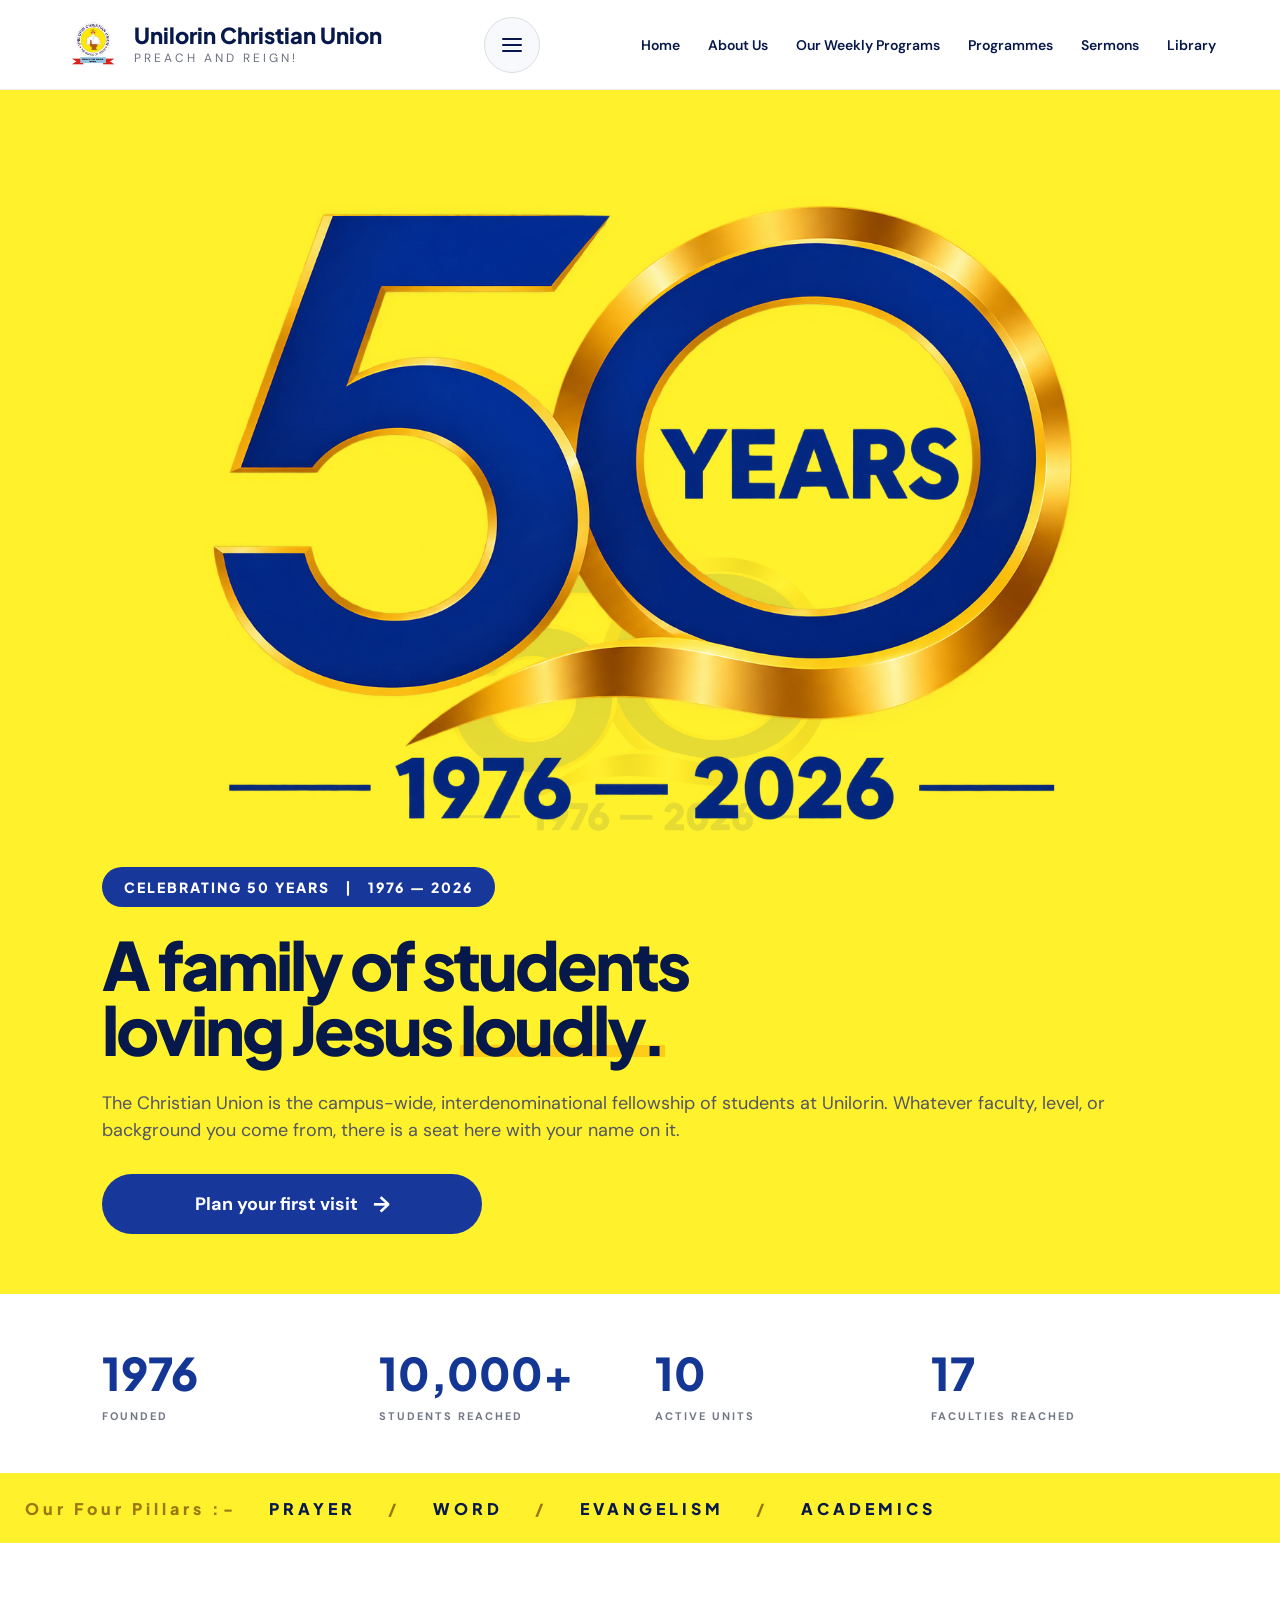
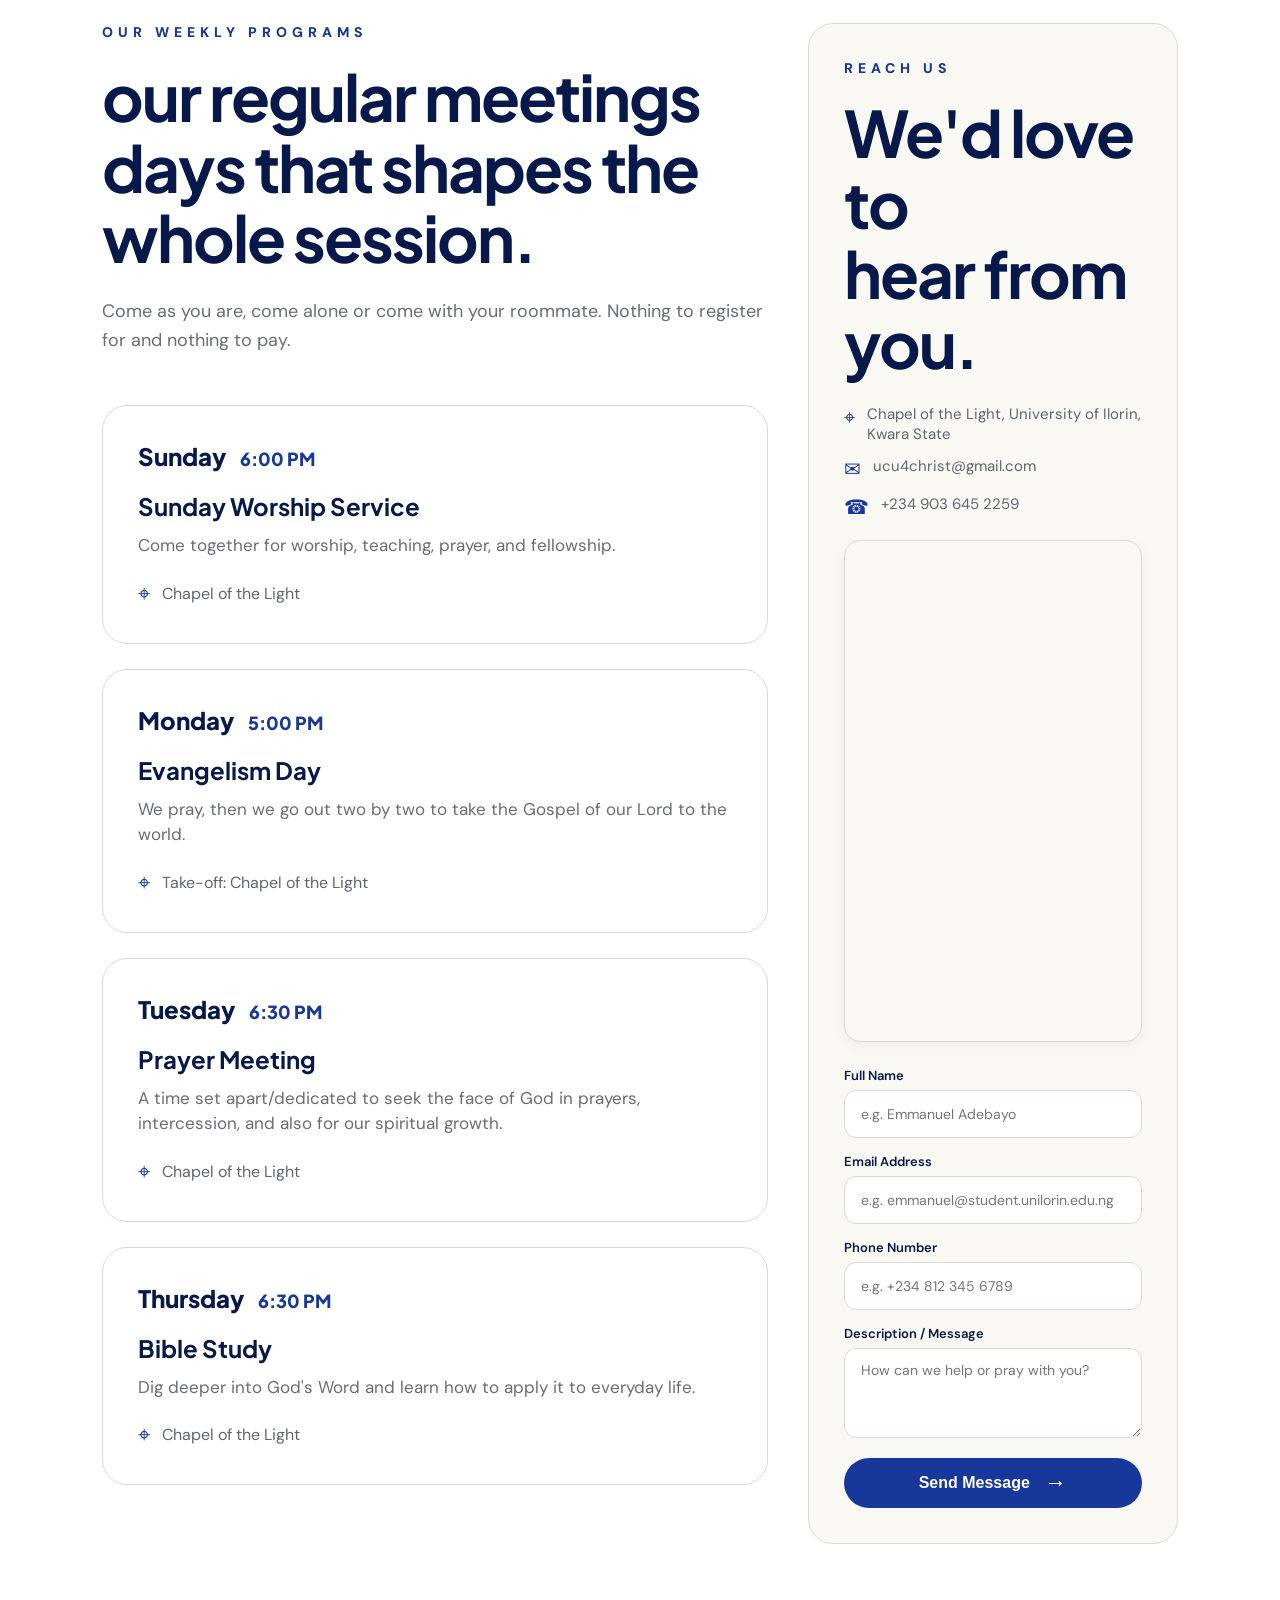
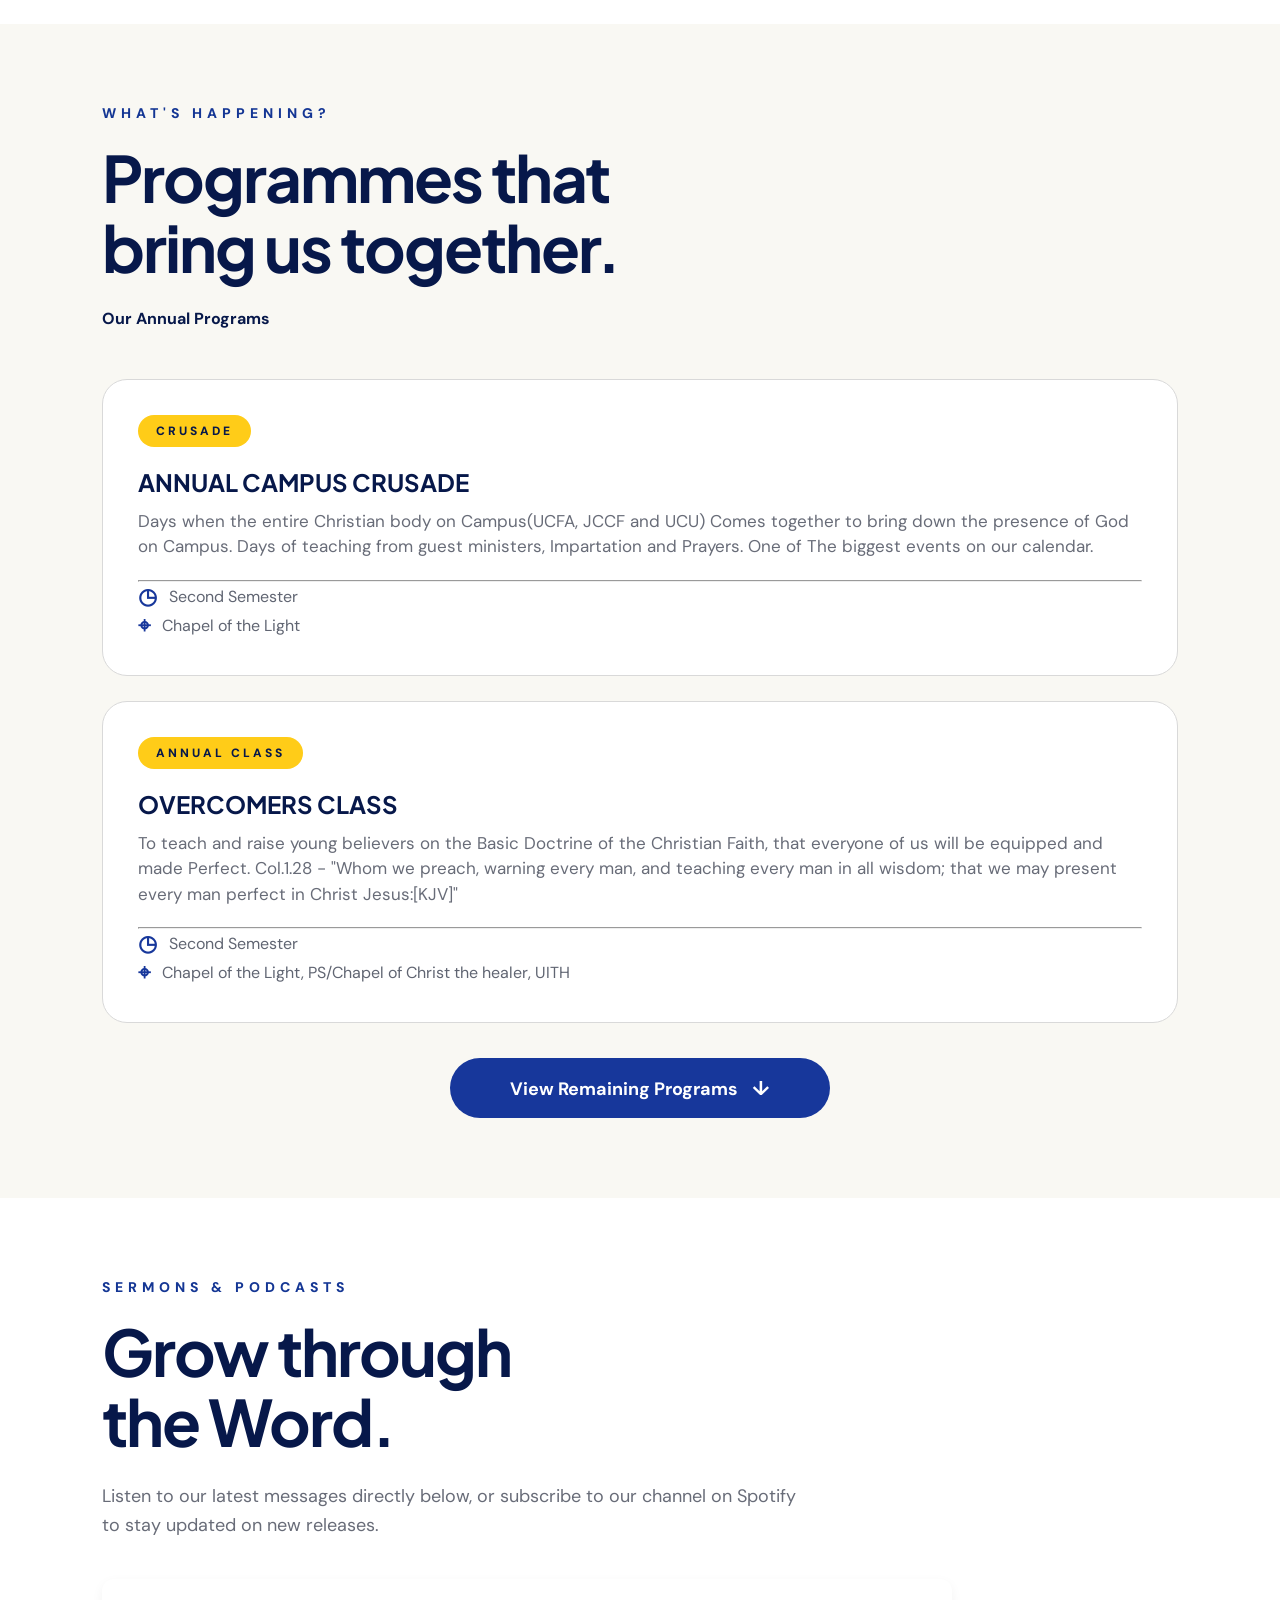
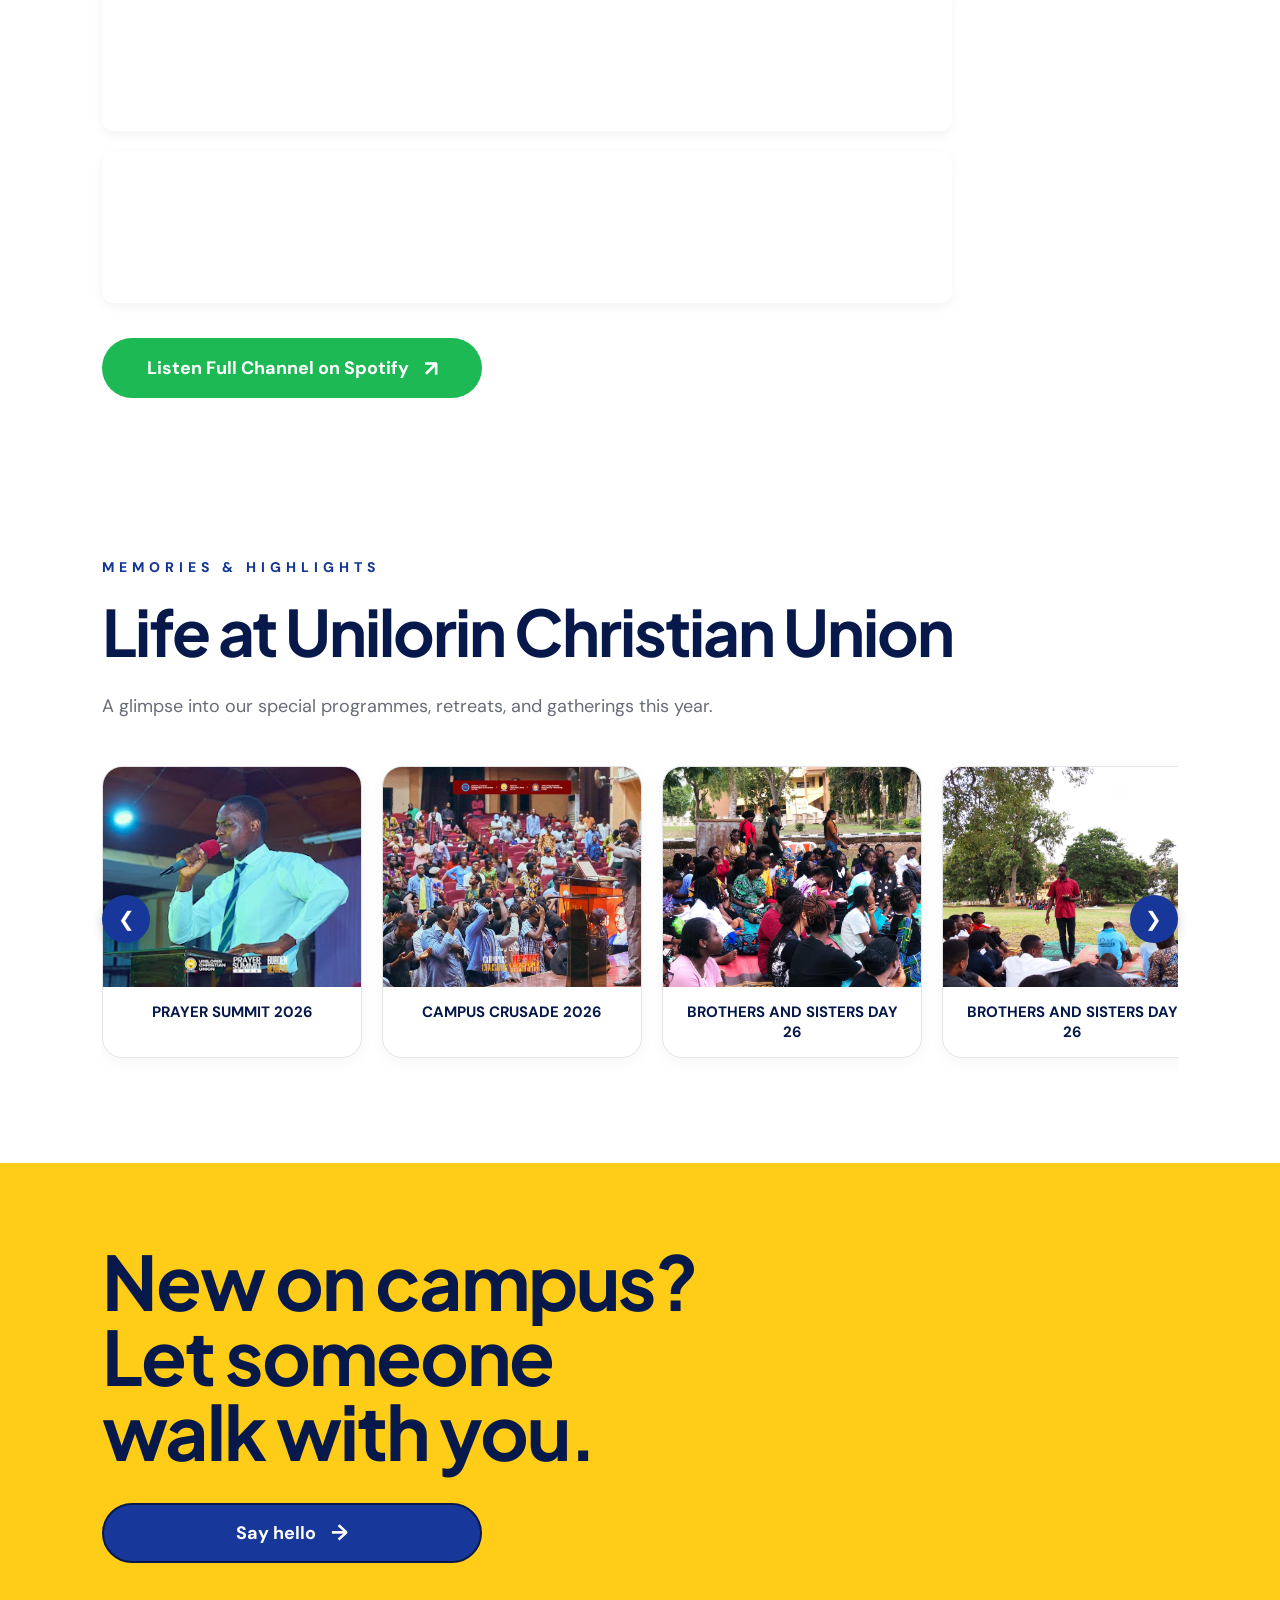
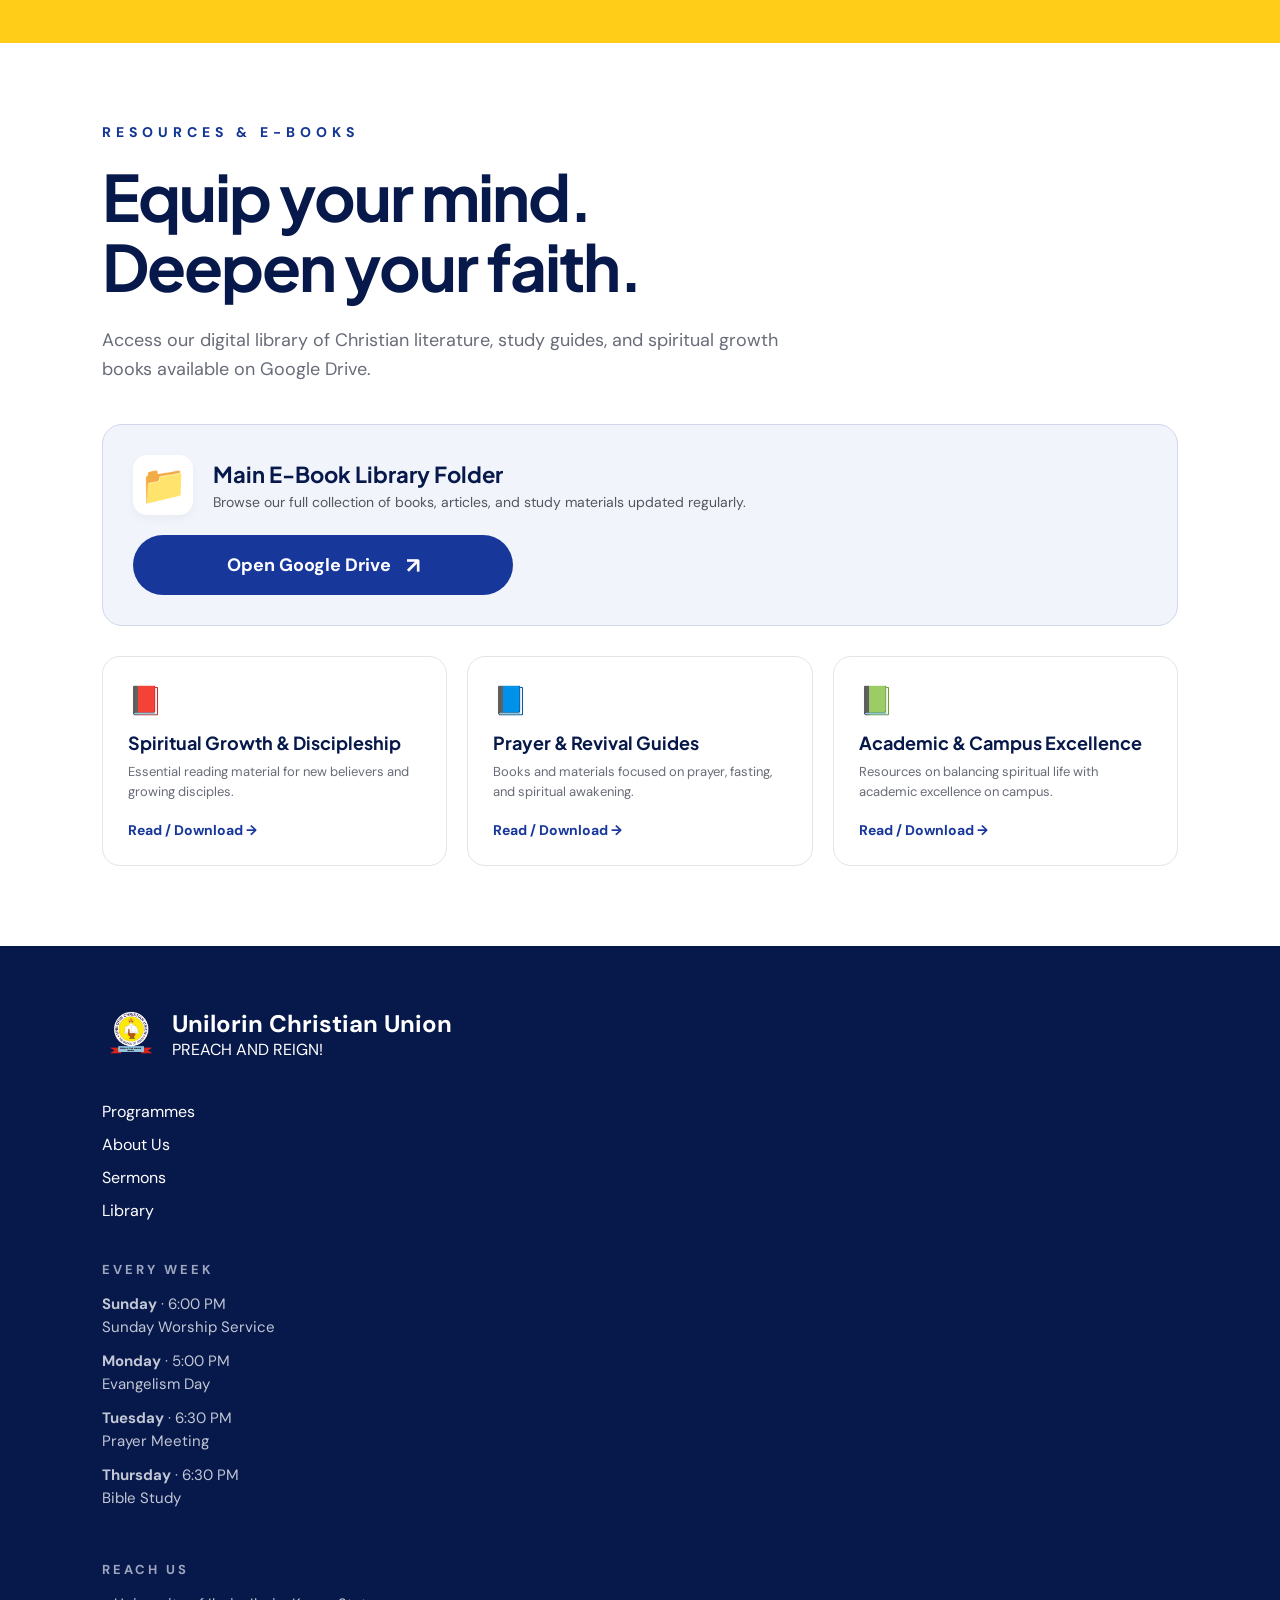
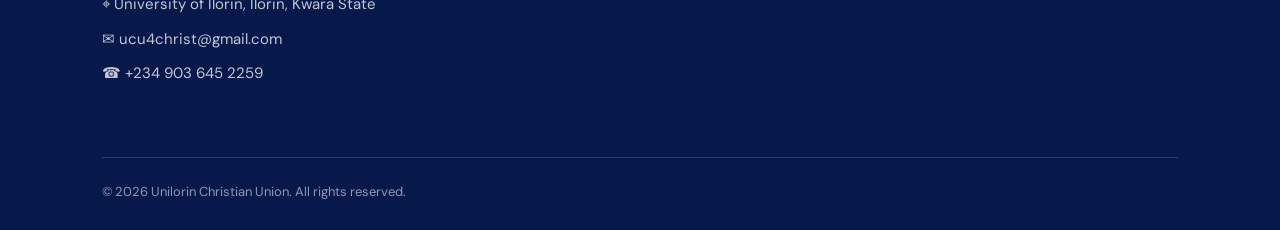
==== index.html @ 8bfb0372 "Add files via upload" ====
<!DOCTYPE html>
<html lang="en">
<head>
    <meta charset="UTF-8">
    <meta name="viewport" content="width=device-width, initial-scale=1.0">
    <title>Unilorin Christian Union</title>

    <!-- Google Fonts -->
    <link rel="preconnect" href="https://fonts.googleapis.com">
    <link rel="preconnect" href="https://fonts.gstatic.com" crossorigin>
    <link href="https://fonts.googleapis.com/css2?family=DM+Sans:wght@400;500;600;700&family=Plus+Jakarta+Sans:wght@500;600;700;800&display=swap" rel="stylesheet">

    <!-- CSS -->
    <link rel="stylesheet" href="style.css">
</head>

<body>

    <!-- ================= HEADER ================= -->
    <header class="header">
        <div class="logo-area">
            <img src="logo.png" alt="Unilorin CU Logo" class="logo">
            <div class="brand">
                <h2>Unilorin Christian Union</h2>
                <p>PREACH AND REIGN!</p>
            </div>
        </div>

        <input type="checkbox" id="menu-toggle">
        <label for="menu-toggle" class="menu-button" aria-label="Toggle Navigation">
            <span></span>
            <span></span>
            <span></span>
        </label>

        <nav class="navigation" aria-label="Primary Navigation">
            <a href="#home">Home</a>
            <a href="about.html">About Us</a>
            <a href="#week">Our Weekly Programs</a>
            <a href="#programmes">Programmes</a>
            <a href="#sermons">Sermons</a>
            <a href="#library">Library</a>
        </nav>
    </header>

    <!-- ================= MAIN ================= -->
    <main>

        <!-- HERO -->
        <section class="hero" id="home">
            <div class="hero-container">
                
                <!-- LEFT COLUMN / TEXT CONTENT -->
                <div class="hero-content">
                    <!-- Translucent Background Watermark -->
                    <img src="50-years.png" alt="" class="anniversary-watermark" aria-hidden="true">

                    

                    <!-- ANNIVERSARY PILL BADGE -->
                    <div class="anniversary-badge">
                        <span>CELEBRATING 50 YEARS</span>
                        <span class="badge-divider">|</span>
                        <span>1976 — 2026</span>
                    </div>

                    <h1>
                        A family of students <br> loving
                        Jesus <span>loudly.</span>
                    </h1>

                    <p class="hero-description">
                        The Christian Union is the campus-wide, interdenominational fellowship of students at Unilorin. Whatever faculty, level, or background you come from, there is a seat here with your name on it.
                    </p>

                    <a href="#week" class="primary-button">
                        Plan your first visit <span>→</span>
                    </a>
                </div>

                <!-- RIGHT COLUMN / CLEAR FOREGROUND GRAPHIC -->
                <div class="hero-graphic-wrapper">
                    <img src="50-years.png" alt="50 Years 1976 - 2026" class="anniversary-graphic">
                </div>

            </div>
        </section>

        <!-- STATISTICS -->
        <section class="statistics">
            <div class="stat">
                <strong>1976</strong>
                <p>FOUNDED</p>
            </div>
            <div class="stat">
                <strong>10,000+</strong>
                <p>STUDENTS REACHED</p>
            </div>
            <div class="stat">
                <strong>10</strong>
                <p>ACTIVE UNITS</p>
            </div>
            <div class="stat">
                <strong>17</strong>
                <p>FACULTIES REACHED</p>
            </div>
        </section>
        <!-- TICKER BANNER -->
        <section class="yellow-strip">
            <div class="ticker-wrapper">
                <div class="ticker-content">
                    <span>Our Four Pillars :-</span> PRAYER <span>/</span> WORD <span>/</span> EVANGELISM <span>/</span> ACADEMICS
                </div>
            </div>
        </section>

        <!-- WEEKLY SCHEDULE WITH "REACH US" SIDEBAR -->
        <section class="week section" id="week">
            <div class="week-layout-container">
                
                <!-- Main Schedule Left Side -->
                <div class="schedule-main">
                    <div class="section-label">OUR WEEKLY PROGRAMS</div>
                    <h2>our regular meetings days that shapes the whole session.</h2>
                    <p class="section-description">
                        Come as you are, come alone or come with your roommate. Nothing to register for and nothing to pay.
                    </p>

                    <div class="meeting-grid">
                        <article class="meeting-card">
                            <div class="meeting-day">Sunday <span>6:00 PM</span></div>
                            <h3>Sunday Worship Service</h3>
                            <p>Come together for worship, teaching, prayer, and fellowship.</p>
                            <div class="location"><span>⌖</span> Chapel of the Light</div>
                        </article>

                        <article class="meeting-card">
                            <div class="meeting-day">Monday <span>5:00 PM</span></div>
                            <h3>Evangelism Day</h3>
                            <p>We pray, then we go out two by two to take the Gospel of our Lord to the world.</p>
                            <div class="location"><span>⌖</span> Take-off: Chapel of the Light</div>
                        </article>

                        <article class="meeting-card">
                            <div class="meeting-day">Tuesday <span>6:30 PM</span></div>
                            <h3>Prayer Meeting</h3>
                            <p>A time set apart/dedicated to seek the face of God in prayers, intercession, and also for our spiritual growth.</p>
                            <div class="location"><span>⌖</span> Chapel of the Light</div>
                        </article>

                        <article class="meeting-card">
                            <div class="meeting-day">Thursday <span>6:30 PM</span></div>
                            <h3>Bible Study</h3>
                            <p>Dig deeper into God's Word and learn how to apply it to everyday life.</p>
                            <div class="location"><span>⌖</span> Chapel of the Light</div>
                        </article>
                    </div>
                </div>

                <!-- Reach Us Sidebar Right Side -->
                <aside class="reach-us-sidebar">
                    <div class="section-label">REACH US</div>
                    <h2>We'd love to<br>hear from you.</h2>

                    <div class="contact-details">
                        <p><span>⌖</span> Chapel of the Light, University of Ilorin, Kwara State</p>
                        <p><span>✉</span> <a href="mailto:ucu4christ@gmail.com">ucu4christ@gmail.com</a></p>
                        <p><span>☎</span> <a href="tel:+2349036452259">+234 903 645 2259</a></p>
                    </div>

                    <!-- Embedded Google Map -->
                    <div class="map-container">
    <iframe
        src="https://www.google.com/maps/embed?pb=!1m18!1m12!1m3!1d3942.825828461875!2d4.670896675000001!3d8.4763785!2m3!1f0!2f0!3f0!3m2!1i1024!2i768!4f13.1!3m3!1m2!1s0x10364d271f2b6e1f%3A0x86b0b8d5e82103e5!2sChapel%20of%20the%20Light%2C%20Unilorin!5e0!3m2!1sen!2sng!4v1710000000000!5m2!1sen!2sng"
        width="100%"
        height="380"
        style="border:0;"
        allowfullscreen=""
        loading="lazy"
        referrerpolicy="no-referrer-when-downgrade"
        title="Chapel of the Light Location Map">
    </iframe>
</div>

                    <form class="contact-form" action="https://formsubmit.co/ucu4christ@gmail.com" method="POST">
                        <input type="hidden" name="_captcha" value="false">
                     <div class="input-group">
                            <label for="contact-name">Full Name</label>
                            <input type="text" id="contact-name" name="name" placeholder="e.g. Emmanuel Adebayo" autocomplete="name" required>
                        </div>

                        <div class="input-group">
                            <label for="contact-email">Email Address</label>
                            <input type="email" id="contact-email" name="email" placeholder="e.g. emmanuel@student.unilorin.edu.ng" autocomplete="email" required>
                        </div>

                        <div class="input-group">
                            <label for="contact-phone">Phone Number</label>
                            <input type="tel" id="contact-phone" name="phone" placeholder="e.g. +234 812 345 6789" autocomplete="tel" required>
                        </div>

                        <div class="input-group">
                            <label for="contact-message">Description / Message</label>
                            <textarea id="contact-message" name="message" rows="3" placeholder="How can we help or pray with you?" required></textarea>
                        </div>

                        <button type="submit" class="primary-button contact-submit-btn">
                            Send Message <span>→</span>
                        </button>
                    </form>
                </aside>
            </div>
        </section>

        <!-- PROGRAMMES -->
        <section class="programmes section" id="programmes">
            <div class="section-label">WHAT'S HAPPENING?</div>
            <h2>Programmes that<br>bring us together.</h2>
            <p><strong>Our Annual Programs</strong></p>
          
            <div class="programme-grid visible-programmes">
                <article class="programme-card">
                    <div class="tag">CRUSADE</div>
                    <h3>ANNUAL CAMPUS CRUSADE</h3>
                    <p>Days when the entire Christian body on Campus(UCFA, JCCF and UCU) Comes together to bring down the presence of God on Campus. Days of teaching from guest ministers, Impartation and Prayers. One of The biggest events on our calendar.</p>
                    <hr>
                    <div class="event-info"><strong>◷</strong> <span>Second Semester</span></div>
                    <div class="event-info"><strong>⌖</strong> <span>Chapel of the Light</span></div>
                </article>
                <article class="programme-card">
                    <div class="tag">ANNUAL CLASS</div>
                    <h3>OVERCOMERS CLASS</h3>
                    <p>To teach and raise young believers on the Basic Doctrine of the Christian Faith, that everyone of us will be equipped and made Perfect. Col.1.28 - "Whom we preach, warning every man, and teaching every man in all wisdom; that we may present every man perfect in Christ Jesus:[KJV]"</p>
                    <hr>
                    <div class="event-info"><strong>◷</strong> <span>Second Semester</span></div>
                    <div class="event-info"><strong>⌖</strong> <span>Chapel of the Light, PS/Chapel of Christ the healer, UITH</span></div>
                </article>
            </div>

            <input type="checkbox" id="programmes-toggle" class="programmes-toggle">

            <div class="programme-grid remaining-programmes">
                <article class="programme-card">
                    <div class="tag">WEEKEND OF TEACHING</div>
                    <h3>Weekend Of Teaching</h3>
                    <p>‎The Weekend Of Teaching is a weekend when we gather together as a household to have an in depth study of God's word for the season/Tenure,<br>
‎Also a guest minister who can rightly divide the word of truth is invited for the teaching</p>
                    <hr>
                    <div class="event-info"><strong>◷</strong> <span>Second Semester</span></div>
                    <div class="event-info"><strong>⌖</strong> <span>Chapel of the Light, PS/Chapel of Christ the healer, UITH</span></div>
                </article>
                <article class="programme-card">
                    <div class="tag">PRAYER SUMMIT</div>
                    <h3>Prayer Summit</h3>
                    <p>A Day dedicated purely for intensive prayers, intercession and seeking God's face together as a campus family.</p>
                    <hr>
                    <div class="event-info"><strong>◷</strong> <span>Soon to be communicated</span></div>
                    <div class="event-info"><strong>⌖</strong> <span>Chapel of the Light, PS/Chapel of Christ the healer, UITH</span></div>
                </article>
                <article class="programme-card">
                    <div class="tag">LOVE ❤️ FEAST</div>
                    <h3>Love Feast</h3>
                    <p>Love Feast is a day when we gather together as a household to share, connect, and celebrate the love of Christ. It is a time of fellowship, fun, food, and meaningful interaction with one another, strengthening the bond of love and unity within the household.</p>
                    <hr>
                    <div class="event-info"><strong>◷</strong> <span>Second Semester</span></div>
                    <div class="event-info"><strong>⌖</strong> <span>Chapel of the Light, PS/Chapel of Christ the healer, UITH</span></div>
                </article>
                <article class="programme-card">
                    <div class="tag">ACADEMIC DAY</div>
                    <h3>Academic Day 📚</h3>
                    <p>A day when we come together to discuss academics as a believer, there is an appropriate way students should act when it comes to academics, likewise there is also a way we as believers should act and behave in when it comes to our academics.</p>
                    <hr>
                    <div class="event-info"><strong>◷</strong> <span>Soon to be communicated</span></div>
                    <div class="event-info"><strong>⌖</strong> <span>Chapel of the Light, PS/Chapel of Christ the healer, UITH</span></div>
                </article>
                <article class="programme-card">
                    <div class="tag">SINGSPIRATION</div>
                    <h3>Singspiration Day</h3>
                    <p>The Last dance: Celebrating the End of Session with Singspiration,
There’s something about the last day of the session. The exams are over, the books are closed, and the anticipation of a break fills the air. At UCU, we celebrate this moment with a program we love: Singspiration.
This isn't your average event. It's a day filled with the vibrant energy of an amazing oasis choir, who have  practiced for weeks, well prepared to pour out their souls. The music is uplifting, the dancing is joyful, and the presence of the Lord is palpable. It’s our way of closing the chapter with a shout to the Lord a day of loud singing, powerful dancing, and a profound ministration of God’s Word.
If you are looking for a reason to smile, a reason to dance, and a reason to be thankful, Singspiration is the place to be.<hr>
                    <div class="event-info"><strong>◷</strong> <span>last day of exam</span></div>
                    <div class="event-info"><strong>⌖</strong> <span>Chapel of the Light, PS/Chapel of Christ the healer, UITH</span></div>
                </article>
                <article class="programme-card">
                    <div class="tag">MISSIONS</div>
                    <h3>Missions</h3>
                    <p>This is the CRUX of the Tenure, when we put to practice everything we've learned in the tenure, when we all go into places as the Lord directs(villages, outreaches), to preach the gospel. THE BIGGEST EVENT ON OUR CALENDAR</p>
                    <hr>
                    <div class="event-info"><strong>◷</strong> <span>immediately after the session ends</span></div>
                    <div class="event-info"><strong⌖</strong> <span>as the Lord leads</span></div>
                </article>
                <article class="programme-card">
                    <div class="tag">DRAMA NIGHT</div>
                    <h3>Drama Night</h3>
                    <p>The UCU Drama Night as the name implies is a night every member of the household of Unilorin Christian Union anticipates, usually held on the last day of Rain Semester Examination. It is an intriguing moment where the word, music, and action come together to ultimately reveal the person of Christ. 
It has always been a moment serving a dual purpose —relaxation after a long session and reignition of the passion in our heart to do God's will even as Children of God, just as one of the goals of the Household; ensuring that even the smallest amongst us will be as strong as David.

UCU Drama night is more than a night of drama; it is a night of fellowship, reflection, inspiration and a renewed commitment to Christ.</p>
                    <hr>
                    <div class="event-info"><strong>◷</strong> <span>After Exam</span></div>
                    <div class="event-info"><strong⌖</strong> <span>Chapel of the Light</span></div>
                </article>
                <article class="programme-card">
                    <div class="tag">BOOK REVIEW</div>
                    <h3>Book Review 📚</h3>
                    <p>It considers the strengths of the author's message, the biblical truths presented, and how the lessons can be applied in the church and in everyday life.This review is an invitation to read, reflect, and apply the truths contained in the book for personal spiritual development and a stronger Christian life.
                    </p> 
                    <hr>
                    <div class="event-info"><strong>◷</strong> <span>Soon to be communicated</span></div>
                    <div class="event-info"><strong>⌖</strong> <span>Chapel of the Light, PS/Chapel of Christ the healer, UITH</span></div>
                </article>
                <article class="programme-card">
                    <div class="tag">EVANGELISM WEEK</div>
                    <h3>Evangelism Week</h3>
                    <p>A Week long event dedicated for Evangelism, with Sunday of Orientation, Monday for Immersive Evangelism, Tuesday for intercessions, Thursday for film show, Friday for Outreaches.</p>
                    <hr>
                    <div class="event-info"><strong>◷</strong> <span>Soon to be announced</span></div>
                    <div class="event-info"><strong>⌖</strong> <span>Chapel of the Light, PS/Chapel of Christ the healer, UITH</span></div>
                </article>
            </div>

            <label for="programmes-toggle" class="programmes-toggle-button">
                <span class="view-programmes-text">View Remaining Programs <span>↓</span></span>
                <span class="hide-programmes-text">Hide Remaining Programs <span>↑</span></span>
            </label>
        </section>

        <!-- SERMONS -->
        <section class="sermons section" id="sermons">
            <div class="sermons-header">
                <div class="section-label">SERMONS & PODCASTS</div>
                <h2>Grow through<br>the Word.</h2>
                <p class="section-description">
                    Listen to our latest messages directly below, or subscribe to our channel on Spotify to stay updated on new releases.
                </p>
            </div>

            <div class="sermon-embed-grid">
                <!-- Sermon 1 Embedded Spotify Player -->
                <div class="sermon-card">
                    <iframe 
                        style="border-radius:12px" 
                        src="https://open.spotify.com/embed/episode/1QsxElRQFwjOAqg38PfL4L?utm_source=generator" 
                        width="100%" 
                        height="152" 
                        frameBorder="0" 
                        allow="autoplay; clipboard-write; encrypted-media; fullscreen; picture-in-picture" 
                        loading="lazy">
                    </iframe>
                </div>

                <!-- Sermon 2 Embedded Spotify Player -->
                <div class="sermon-card">
                    <iframe 
                        style="border-radius:12px" 
                        src="https://open.spotify.com/embed/episode/5K2BK7k1tOUmBiaPQqdoKN?utm_source=generator" 
                        width="100%" 
                        height="152" 
                        frameBorder="0" 
                        allow="autoplay; clipboard-write; encrypted-media; fullscreen; picture-in-picture" 
                        loading="lazy">
                    </iframe>
                </div>
            </div>

            <!-- External Redirect Button for Spotify App -->
            <div class="spotify-redirect-area">
                <a href="https://open.spotify.com/show/167MNO8M84bZamMgv8YJqp?si=_2Jot2wJQq-YgcWSc79LoA" target="_blank" rel="noopener noreferrer" class="primary-button spotify-btn">
                    Listen Full Channel on Spotify <span>↗</span>
                </a>
            </div>
        </section>

        <!-- SPECIAL PROGRAMMES GALLERY -->
        <section class="gallery-section section" id="gallery">
            <div class="gallery-header">
                <div class="section-label">MEMORIES & HIGHLIGHTS</div>
                <h2>Life at Unilorin Christian Union</h2>
                <p class="section-description">
                    A glimpse into our special programmes, retreats, and gatherings this year.
                </p>
            </div>

            <!-- Carousel Container -->
            <div class="carousel-wrapper">
                <button class="carousel-btn prev-btn" aria-label="Previous Image">❮</button>

                <div class="carousel-track" id="galleryTrack">
                    <div class="carousel-slide">
                        <img src="prayersummit.png" alt="PRAYER SUMMIT">
                        <p class="slide-caption">PRAYER SUMMIT 2026</p>
                    </div>
                    <div class="carousel-slide">
                        <img src="campus crusade.png" alt="2026 CAMPUS CRUSADE">
                        <p class="slide-caption">CAMPUS CRUSADE 2026</p>
                    </div>
                    <div class="carousel-slide">
                        <img src="brosis.png" alt="BROTHERS AND SISTERS DAY 26">
                        <p class="slide-caption">BROTHERS AND SISTERS DAY 26</p>
                    </div>
                    <div class="carousel-slide">
                        <img src="brosis 2.png" alt="BROTHERS AND SISTERS DAY 26">
                        <p class="slide-caption">BROTHERS AND SISTERS DAY 26</p>
                    </div>
                    <div class="carousel-slide">
                        <img src="prayer summit.png" alt="PRAYER SUMMIT 26">
                        <p class="slide-caption">PRAYER SUMMIT 2026</p>
                    </div>
                    <div class="carousel-slide">
                        <img src="love feast.png" alt="LOVE FEAST 2026">
                        <p class="slide-caption">Love Feast 2026</p>
                    </div>
                    <div class="carousel-slide">
                        <img src="WOT.png" alt="WEEKEND OF TEACHING 2026">
                        <p class="slide-caption">Weekend Of Teaching 2026</p>
                    </div>
                </div>

                <button class="carousel-btn next-btn" aria-label="Next Image">❯</button>
            </div>
        </section>

        <!-- NEW STUDENTS -->
        <section class="new-student">
            <div>
                <h2>New on campus?<br>Let someone<br>walk with you.</h2>
                <a href="connect.html" class="dark-button">Say hello <span>→</span></a>
            </div>
        </section>   
         <!-- E-LIBRARY SECTION -->
        <section class="elibrary section" id="library">
            <div class="elibrary-header">
                <div class="section-label">RESOURCES & E-BOOKS</div>
                <h2>Equip your mind.<br>Deepen your faith.</h2>
                <p class="section-description">
                    Access our digital library of Christian literature, study guides, and spiritual growth books available on Google Drive.
                </p>
            </div>

            <div class="library-grid">
                <!-- Drive Main Folder Banner -->
                <div class="drive-folder-card">
                    <div class="drive-info">
                        <div class="drive-icon">📁</div>
                        <div>
                            <h3>Main E-Book Library Folder</h3>
                            <p>Browse our full collection of books, articles, and study materials updated regularly.</p>
                        </div>
                    </div>
                    <a href="https://drive.google.com/drive/folders/10r0ULoGW3HX_hMKJxswrwGLJOQIubWhT" target="_blank" rel="noopener noreferrer" class="primary-button drive-btn">
                        Open Google Drive <span>↗</span>
                    </a>
                </div>

                <!-- Featured Categories Grid -->
                <div class="featured-books">
                    <!-- Resource Category 1 -->
                    <div class="book-card">
                        <div class="book-icon">📕</div>
                        <h4>Spiritual Growth & Discipleship</h4>
                        <p>Essential reading material for new believers and growing disciples.</p>
                        <a href="https://drive.google.com/drive/folders/10r0ULoGW3HX_hMKJxswrwGLJOQIubWhT" target="_blank" rel="noopener noreferrer" class="book-link">Read / Download <span>→</span></a>
                    </div>

                    <!-- Resource Category 2 -->
                    <div class="book-card">
                        <div class="book-icon">📘</div>
                        <h4>Prayer & Revival Guides</h4>
                        <p>Books and materials focused on prayer, fasting, and spiritual awakening.</p>
                        <a href="https://drive.google.com/drive/folders/10r0ULoGW3HX_hMKJxswrwGLJOQIubWhT" target="_blank" rel="noopener noreferrer" class="book-link">Read / Download <span>→</span></a>
                    </div>

                    <!-- Resource Category 3 -->
                    <div class="book-card">
                        <div class="book-icon">📗</div>
                        <h4>Academic & Campus Excellence</h4>
                        <p>Resources on balancing spiritual life with academic excellence on campus.</p>
                        <a href="https://drive.google.com/drive/folders/10r0ULoGW3HX_hMKJxswrwGLJOQIubWhT" target="_blank" rel="noopener noreferrer" class="book-link">Read / Download <span>→</span></a>
                    </div>
                </div>
            </div>
        </section>

    </main>

    <!-- ================= FOOTER ================= -->
    <footer>
        <div class="footer-brand">
            <img src="logo.png" alt="Unilorin CU Logo">
            <div>
                <h2>Unilorin Christian Union</h2>
                <p>PREACH AND REIGN!</p>
            </div>
        </div>

        <div class="footer-links">
            <a href="#programmes">Programmes</a>
            <a href="about.html">About Us</a>
            <a href="#sermons">Sermons</a>
            <a href="index.html#library">Library</a>
        </div>

        <div class="footer-week">
            <h3>EVERY WEEK</h3>
            <p><strong>Sunday</strong> · 6:00 PM<br>Sunday Worship Service</p>
            <p><strong>Monday</strong> · 5:00 PM<br>Evangelism Day</p>
            <p><strong>Tuesday</strong> · 6:30 PM<br>Prayer Meeting</p>
            <p><strong>Thursday</strong> · 6:30 PM<br>Bible Study</p>
        </div>

        <div class="footer-contact">
            <h3>REACH US</h3>
            <p>⌖ University of Ilorin, Ilorin, Kwara State</p>
            <p>✉ ucu4christ@gmail.com</p>
            <p>☎ +234 903 645 2259</p>
        </div>

        <p class="copyright">© 2026 Unilorin Christian Union. All rights reserved.</p>
    </footer>

    <script>
        const track = document.getElementById('galleryTrack');
        const nextBtn = document.querySelector('.next-btn');
        const prevBtn = document.querySelector('.prev-btn');

        nextBtn.addEventListener('click', () => {
            track.scrollBy({ left: 340, behavior: 'smooth' });
        });

        prevBtn.addEventListener('click', () => {
            track.scrollBy({ left: -340, behavior: 'smooth' });
        });
    </script>

</body>
</html>
---- style.css ----
/* =====================================================
   GENERAL SETTINGS
===================================================== */
* {
    margin: 0;
    padding: 0;
    box-sizing: border-box;
}

html {
    scroll-behavior: smooth;
}

body {
    font-family: "DM Sans", sans-serif;
    color: #07184a;
    background: #ffffff;
    overflow-x: hidden;
}

a {
    text-decoration: none;
    color: inherit;
}

img {
    max-width: 100%;
    height: auto;
    display: block;
}


/* =====================================================
   HEADER & NAVIGATION
===================================================== */

.header {
    height: 90px;
    background: #ffffff;
    display: flex;
    align-items: center;
    justify-content: space-between;
    padding: 0 5%;
    position: sticky;
    top: 0;
    z-index: 1000;
    border-bottom: 1px solid #eeeeee;
}

.logo-area {
    display: flex;
    align-items: center;
    gap: 15px;
}

.logo {
    width: 55px;
    height: 55px;
    object-fit: contain;
}

.brand h2 {
    font-family: "Plus Jakarta Sans", sans-serif;
    font-size: 22px;
    font-weight: 800;
    line-height: 1;
}

.brand p {
    margin-top: 4px;
    color: #6d7180;
    font-size: 12px;
    letter-spacing: 3px;
}


/* DESKTOP NAVIGATION */

.navigation {
    display: flex;
    gap: 28px;
    align-items: center;
}

.navigation a {
    font-size: 14px;
    font-weight: 600;
    transition: color 0.3s;
}

.navigation a:hover {
    color: #17379b;
}


/* HAMBURGER MENU BUTTON */

#menu-toggle {
    display: none;
}

.menu-button {
    display: flex;
    width: 56px;
    height: 56px;
    border: 1px solid #dddddd;
    border-radius: 50%;
    align-items: center;
    justify-content: center;
    flex-direction: column;
    gap: 4px;
    cursor: pointer;
    background: #f8f9fc;
}

.menu-button span {
    display: block;
    width: 20px;
    height: 2px;
    background: #07184a;
    border-radius: 10px;
    transition: transform 0.3s, opacity 0.3s;
}


/* =====================================================
   HERO SECTION
===================================================== */

.hero {
    background: #fff12b;
    min-height: 650px;
    display: flex;
    align-items: center;
    padding: 60px 8%;
    position: relative;
    isolation: isolate;
    overflow: hidden;
}

.hero-content {
    max-width: 850px;
    width: 100%;
    position: relative;
    z-index: 5;
}


/* =====================================================
   ANNIVERSARY IMAGES
===================================================== */

.anniversary-images {
    position: absolute;
    inset: 0;
    width: 100%;
    height: 100%;
    pointer-events: none;
    z-index: 1;
}

.anniversary-graphic,
.anniversary-small {
    position: absolute !important;
    pointer-events: none;
    object-fit: contain;
}
/* BIG TRANSLUCENT WATERMARK BACKGROUND */
.anniversary-graphic {
    width: 520px;
    height: 400px;
    left: 48%;
    top: 50%;
    transform: translateY(-50%);
    opacity: 0.16;
    z-index: 1;
}

/* SMALL CLEAR GRAPHIC */
.anniversary-small {
    width: 190px;
    height: 150px;
    right: 6%;
    top: 42%;
    transform: translateY(-50%);
    opacity: 1;
    z-index: 2;
}


/* UNIVERSITY LOGO AREA */

.hero-logo-area {
    display: flex;
    align-items: center;
    gap: 20px;
    margin-bottom: 25px;
    position: relative;
    z-index: 5;
}

.hero-logo-area img {
    width: 90px;
    height: 90px;
    object-fit: contain;
}

.university-name {
    font-size: 16px;
    letter-spacing: 4px;
    font-weight: 700;
}

.motto {
    margin-top: 5px;
    font-family: "Plus Jakarta Sans", sans-serif;
    font-size: 18px;
    font-weight: 800;
}


/* =====================================================
   50TH ANNIVERSARY PILL BADGE
===================================================== */

.anniversary-badge {
    display: inline-flex;
    align-items: center;
    justify-content: center;
    gap: 15px;
    background: #17379b;
    color: white;
    padding: 11px 22px;
    border: none;
    border-radius: 40px;
    width: auto;
    margin-bottom: 25px;
    font-family: "Plus Jakarta Sans", sans-serif;
    font-size: 14px;
    font-weight: 800;
    letter-spacing: 2px;
    position: relative;
    z-index: 5;
}

.anniversary-number {
    display: none;
}

.anniversary-text {
    display: flex;
    flex-direction: row;
    align-items: center;
    gap: 15px;
}

.anniversary-text span {
    color: #ffffff;
    font-family: "Plus Jakarta Sans", sans-serif;
    font-size: 14px;
    font-weight: 800;
    letter-spacing: 2px;
}

.anniversary-text small {
    color: #ffffff;
    font-size: 13px;
    font-weight: 700;
    letter-spacing: 1px;
}


/* =====================================================
   HERO HEADING & TEXT
===================================================== */

.hero h1 {
    font-family: "Plus Jakarta Sans", sans-serif;
    font-size: clamp(42px, 5.2vw, 70px);
    line-height: 0.98;
    letter-spacing: -3px;
    font-weight: 800;
    max-width: 680px;
    margin-bottom: 28px;
    position: relative;
    z-index: 5;
}

.hero h1 span {
    position: relative;
    display: inline-block;
    z-index: 1;
}

.hero h1 span::after {
    content: "";
    position: absolute;
    left: 0;
    right: 0;
    bottom: 5px;
    height: 12px;
    background: #ffcc18;
    z-index: -1;
}

.hero-description {
    max-width: 650px;
    font-size: 18px;
    line-height: 1.5;
    color: #525663;
    margin-bottom: 30px;
    position: relative;
    z-index: 5;
}


/* =====================================================
   BUTTONS
===================================================== */

.primary-button,
.dark-button {
    display: inline-flex;
    align-items: center;
    justify-content: center;
    width: 100%;
    max-width: 380px;
    min-height: 60px;
    border-radius: 50px;
    font-size: 18px;
    font-weight: 700;
    border: none;
    cursor: pointer;
    transition: transform 0.3s, background-color 0.3s;
    position: relative;
    z-index: 5;
}

.primary-button {
    background: #17379b;
    color: white;
}

.primary-button span,
.dark-button span {
    margin-left: 15px;
    font-size: 22px;
}

.primary-button:hover,
.dark-button:hover {
    transform: translateY(-3px);
    background: #102b7e;
}
/* =====================================================
   STATISTICS
===================================================== */

.statistics {
    display: grid;
    grid-template-columns: repeat(4, 1fr);
    padding: 50px 8%;
    gap: 30px;
    background: white;
}

.stat strong {
    font-family: "Plus Jakarta Sans", sans-serif;
    font-size: clamp(32px, 4vw, 45px);
    font-weight: 800;
    color: #143694;
}

.stat p {
    margin-top: 8px;
    color: #737786;
    font-size: 13px;
    font-weight: 700;
    letter-spacing: 3px;
}


/* =====================================================
   TICKER BANNER
===================================================== */

.yellow-strip {
    height: 70px;
    display: flex;
    align-items: center;
    overflow: hidden;
    background: #fff12b;
    font-family: "Plus Jakarta Sans", sans-serif;
    font-size: 16px;
    font-weight: 800;
    letter-spacing: 4px;
    white-space: nowrap;
}

.ticker-wrapper {
    display: flex;
    width: 100%;
    overflow: hidden;
}

.ticker-content {
    display: inline-block;
    white-space: nowrap;
    animation: ticker 20s linear infinite;
}

.ticker-content span {
    margin: 0 25px;
    color: #9b7710;
}

@keyframes ticker {
    0% {
        transform: translateX(100%);
    }
    100% {
        transform: translateX(-100%);
    }
}


/* =====================================================
   WEEKLY SCHEDULE + REACH US SIDEBAR
===================================================== */

.week-layout-container {
    display: grid;
    grid-template-columns: 1.8fr 1fr;
    gap: 40px;
    align-items: start;
}

.reach-us-sidebar {
    background: #f9f8f3;
    border: 1px solid #d9d9d9;
    border-radius: 25px;
    padding: 35px;
    position: sticky;
    top: 110px;
}

.reach-us-sidebar h2 {
    font-size: 32px;
    line-height: 1.1;
    margin-bottom: 20px;
}

.contact-details p {
    display: flex;
    align-items: flex-start;
    gap: 12px;
    font-size: 15px;
    color: #606572;
    margin: 12px 0;
    word-break: break-word;
}

.contact-details span {
    color: #17379b;
    font-size: 20px;
    flex-shrink: 0;
}

.contact-form {
    display: flex;
    flex-direction: column;
    gap: 15px;
    margin-top: 25px;
}

.contact-form .input-group {
    display: flex;
    flex-direction: column;
    gap: 6px;
}

.contact-form .input-group label {
    font-size: 13px;
    font-weight: 600;
    color: #07184a;
}

.contact-form .input-group input,
.contact-form .input-group textarea {
    width: 100%;
    border-radius: 12px;
    border: 1px solid #d9d9d9;
    background: #ffffff;
    padding: 12px 16px;
    color: #07184a;
    font-family: inherit;
    font-size: 14px;
    outline: none;
    transition: border-color 0.3s, box-shadow 0.3s;
}

.contact-form .input-group input {
    height: 48px;
}

.contact-form .input-group textarea {
    resize: vertical;
    min-height: 90px;
}

.contact-form .input-group input:focus,
.contact-form .input-group textarea:focus {
    border-color: #17379b;
    box-shadow: 0 0 0 3px rgba(23, 55, 155, 0.1);
}

.contact-submit-btn {
    width: 100%;
    max-width: 100%;
    min-height: 50px;
    font-size: 16px;
    margin-top: 5px;
}
/* =====================================================
   SECTIONS & CARDS
===================================================== */

.section {
    padding: 80px 8%;
}

.section-label {
    color: #143694;
    font-size: 14px;
    font-weight: 800;
    letter-spacing: 5px;
    margin-bottom: 20px;
}

.section h2 {
    font-family: "Plus Jakarta Sans", sans-serif;
    font-size: clamp(32px, 5vw, 65px);
    line-height: 1.1;
    letter-spacing: -2px;
    margin-bottom: 25px;
}

.section-description {
    max-width: 700px;
    color: #686c78;
    font-size: 18px;
    line-height: 1.6;
}

.meeting-grid,
.programme-grid {
    margin-top: 50px;
    display: grid;
    grid-template-columns: repeat(2, 1fr);
    gap: 25px;
}

.meeting-card,
.programme-card {
    border: 1px solid #d9d9d9;
    border-radius: 25px;
    padding: 35px;
    background: white;
}

.programmes {
    background: #f9f8f3;
}

.meeting-day {
    font-family: "Plus Jakarta Sans", sans-serif;
    font-size: 24px;
    font-weight: 800;
    margin-bottom: 20px;
}

.meeting-day span {
    color: #17379b;
    font-size: 18px;
    margin-left: 10px;
}

.meeting-card h3,
.programme-card h3 {
    font-family: "Plus Jakarta Sans", sans-serif;
    font-size: 24px;
    margin-bottom: 12px;
}

.meeting-card p,
.programme-card p {
    color: #686c78;
    font-size: 17px;
    line-height: 1.5;
    margin-bottom: 20px;
}

.tag {
    display: inline-block;
    background: #ffcc18;
    border-radius: 20px;
    padding: 8px 18px;
    font-size: 12px;
    font-weight: 800;
    letter-spacing: 3px;
    margin-bottom: 20px;
}

.location,
.event-info {
    color: #606572;
    font-size: 16px;
    display: flex;
    align-items: center;
    gap: 12px;
}

.location span,
.event-info strong {
    color: #17379b;
    font-size: 22px;
}


/* =====================================================
   SERMONS & SPOTIFY EMBEDS
===================================================== */

.sermon-list {
    margin-top: 40px;
    max-width: 900px;
}

.sermon {
    display: flex;
    align-items: center;
    gap: 20px;
    padding: 25px 0;
    border-bottom: 1px solid #ddd;
}

.play-button {
    flex-shrink: 0;
    width: 55px;
    height: 55px;
    border: 0;
    border-radius: 50%;
    background: #17379b;
    color: white;
    font-size: 18px;
    cursor: pointer;
}

.sermon-embed-grid {
    display: flex;
    flex-direction: column;
    gap: 20px;
    margin-top: 40px;
    max-width: 850px;
}

.sermon-card {
    width: 100%;
    background: #ffffff;
    border-radius: 12px;
    box-shadow: 0 4px 12px rgba(0, 0, 0, 0.05);
}

.sermon-card iframe {
    display: block;
    width: 100%;
}

.spotify-redirect-area {
    margin-top: 35px;
}

.spotify-btn {
    background: #1db954;
    color: #ffffff;
}

.spotify-btn:hover {
    background: #179b45;
}

/* =====================================================
   NEW STUDENT
===================================================== */

.new-student {
    background: #ffcc18;
    padding: 80px 8%;
}

.new-student h2 {
    font-family: "Plus Jakarta Sans", sans-serif;
    font-size: clamp(36px, 6vw, 75px);
    line-height: 1;
    letter-spacing: -2px;
    margin-bottom: 35px;
}

.dark-button {
    background: #17379b;
    color: white;
    border: 2px solid #07184a;
}


/* =====================================================
   FOOTER
===================================================== */

footer {
    background: #07184a;
    color: white;
    padding: 60px 8% 30px;
    display: grid;
    grid-template-columns: repeat(3, 1fr);
    gap: 40px;
}

.footer-brand {
    grid-column: span 3;
    display: flex;
    align-items: center;
    gap: 15px;
}

.footer-brand img {
    width: 55px;
}

.footer-brand h2 {
    font-size: 24px;
}

.footer-links {
    display: flex;
    flex-direction: column;
    gap: 12px;
}

.footer-links a:hover {
    color: #ffcc18;
}

.footer-week h3,
.footer-contact h3 {
    color: #9da5bf;
    letter-spacing: 3px;
    font-size: 13px;
    margin-bottom: 15px;
}

.footer-week p,
.footer-contact p {
    color: #c2c7d5;
    font-size: 15px;
    line-height: 1.5;
    margin-bottom: 12px;
}

.copyright {
    grid-column: span 3;
    border-top: 1px solid rgba(255, 255, 255, 0.15);
    padding-top: 25px;
    margin-top: 20px;
    color: #8f98b2;
    font-size: 13px;
}


/* =====================================================
   MAP EMBED STYLES
===================================================== */

.map-container {
    width: 100%;
    margin: 20px 0;
    border-radius: 16px;
    overflow: hidden;
    border: 1px solid #d9d9d9;
    box-shadow: 0 4px 12px rgba(0, 0, 0, 0.05);
}

.map-container iframe {
    display: block;
    width: 100%;
    height: 500px;
    border: 0;
}


/* =====================================================
   CONNECT PAGE STYLES
===================================================== */

.connect-page {
    background: #fdfdfb;
}

.back-link {
    display: inline-block;
    color: #17379b;
    font-weight: 700;
    margin-bottom: 20px;
    transition: transform 0.3s;
}

.back-link:hover {
    transform: translateX(-5px);
}

.connect-header h1 {
    font-family: "Plus Jakarta Sans", sans-serif;
    font-size: clamp(36px, 5vw, 65px);
    line-height: 1.1;
    margin-bottom: 20px;
}

.connect-grid {
    display: grid;
    grid-template-columns: 1fr 1.3fr;
    gap: 40px;
    margin-top: 50px;
    align-items: start;
}

.connect-card {
    background: #ffffff;
    border: 1px solid #d9d9d9;
    border-radius: 25px;
    padding: 35px;
    box-shadow: 0 4px 15px rgba(0, 0, 0, 0.03);
}

.connect-card h3 {
    font-family: "Plus Jakarta Sans", sans-serif;
    font-size: 24px;
    margin-bottom: 10px;
}

.connect-card p {
    color: #686c78;
    font-size: 15px;
    line-height: 1.5;
    margin-bottom: 25px;
}

.leader-contact {
    display: flex;
    gap: 15px;
    padding: 20px 0;
    border-top: 1px solid #eee;
}

.leader-avatar {
    width: 45px;
    height: 45px;
    background: #17379b;
    color: white;
    font-weight: 800;
    border-radius: 50%;
    display: flex;
    align-items: center;
    justify-content: center;
    flex-shrink: 0;
}

.leader-contact strong {
    display: block;
    font-size: 16px;
    color: #07184a;
}

.leader-contact p {
    margin-bottom: 8px;
    font-size: 13px;
}

.chat-link {
    display: inline-block;
    color: #25d366;
    font-weight: 700;
    font-size: 14px;
}

.custom-select {
    width: 100%;
    height: 48px;
    border-radius: 12px;
    border: 1px solid #d9d9d9;
    background: #ffffff;
    padding: 0 16px;
    color: #07184a;
    font-family: inherit;
    font-size: 14px;
    outline: none;
    cursor: pointer;
}

.custom-select:focus {
    border-color: #17379b;
}

/* =====================================================
   ABOUT PAGE STYLES
===================================================== */

.about-page {
    background: #fdfdfb;
}

.about-hero h1 {
    font-family: "Plus Jakarta Sans", sans-serif;
    font-size: clamp(36px, 5vw, 60px);
    line-height: 1.1;
    margin-bottom: 15px;
}

.about-grid {
    display: grid;
    grid-template-columns: 1.5fr 1fr;
    gap: 30px;
    margin-top: 40px;
    align-items: center;
}

.about-card {
    background: #ffffff;
    border: 1px solid #d9d9d9;
    border-radius: 24px;
    padding: 35px;
    box-shadow: 0 4px 15px rgba(0, 0, 0, 0.03);
}

.story-card h2 {
    font-family: "Plus Jakarta Sans", sans-serif;
    font-size: 28px;
    margin-bottom: 15px;
    color: #07184a;
}

.story-card p {
    color: #525660;
    font-size: 16px;
    line-height: 1.7;
    margin-bottom: 15px;
}

.story-card p:last-child {
    margin-bottom: 0;
}

.stats-card {
    display: flex;
    flex-direction: column;
    gap: 25px;
    background: #17379b;
    color: #ffffff;
    border: none;
}

.stat-item {
    border-bottom: 1px solid rgba(255, 255, 255, 0.15);
    padding-bottom: 15px;
}

.stat-item:last-child {
    border-bottom: none;
    padding-bottom: 0;
}

.stat-number {
    display: block;
    font-family: "Plus Jakarta Sans", sans-serif;
    font-size: 42px;
    font-weight: 800;
    line-height: 1;
    margin-bottom: 5px;
}

.stat-label {
    font-size: 14px;
    opacity: 0.85;
}

.values-section {
    margin-top: 70px;
}

.values-section h2 {
    font-family: "Plus Jakarta Sans", sans-serif;
    font-size: 32px;
    margin-bottom: 30px;
}

.values-grid {
    display: grid;
    grid-template-columns: repeat(auto-fit, minmax(260px, 1fr));
    gap: 25px;
}

.value-card {
    background: #ffffff;
    border: 1px solid #e2e4e8;
    border-radius: 20px;
    padding: 30px;
    transition: transform 0.3s;
}

.value-card:hover {
    transform: translateY(-5px);
}

.value-icon {
    font-size: 32px;
    margin-bottom: 15px;
}

.value-card h3 {
    font-family: "Plus Jakarta Sans", sans-serif;
    font-size: 20px;
    margin-bottom: 10px;
    color: #07184a;
}

.value-card p {
    color: #686c78;
    font-size: 14px;
    line-height: 1.6;
}

.about-cta {
    margin-top: 70px;
    background: #f1f4fb;
    border-radius: 24px;
    padding: 50px 30px;
    text-align: center;
    border: 1px solid #d0d7ea;
}

.about-cta h2 {
    font-family: "Plus Jakarta Sans", sans-serif;
    font-size: 32px;
    margin-bottom: 10px;
}

.about-cta p {
    color: #525660;
    margin-bottom: 25px;
    font-size: 16px;
}


/* =====================================================
   E-LIBRARY
===================================================== */

.elibrary {
    background: #ffffff;
}

.library-grid {
    margin-top: 40px;
    display: flex;
    flex-direction: column;
    gap: 30px;
}

.drive-folder-card {
    background: #f1f4fb;
    border: 1px solid #d0d7ea;
    border-radius: 20px;
    padding: 30px;
    display: flex;
    justify-content: space-between;
    align-items: center;
    gap: 20px;
}

.drive-info {
    display: flex;
    align-items: center;
    gap: 20px;
}

.drive-icon {
    font-size: 38px;
    background: #ffffff;
    width: 60px;
    height: 60px;
    border-radius: 14px;
    display: flex;
    align-items: center;
    justify-content: center;
    box-shadow: 0 4px 10px rgba(0, 0, 0, 0.04);
}

.drive-info h3 {
    font-family: "Plus Jakarta Sans", sans-serif;
    font-size: 22px;
    margin-bottom: 5px;
    color: #07184a;
}

.drive-info p {
    color: #525660;
    font-size: 14px;
}

.drive-btn {
    white-space: nowrap;
}

.featured-books {
    display: grid;
    grid-template-columns: repeat(auto-fit, minmax(250px, 1fr));
    gap: 20px;
}

.book-card {
    background: #ffffff;
    border: 1px solid #e2e4e8;
    border-radius: 18px;
    padding: 25px;
    transition: transform 0.3s, box-shadow 0.3s;
}

.book-card:hover {
    transform: translateY(-4px);
    box-shadow: 0 8px 20px rgba(0, 0, 0, 0.05);
}

.book-icon {
    font-size: 28px;
    margin-bottom: 12px;
}

.book-card h4 {
    font-family: "Plus Jakarta Sans", sans-serif;
    font-size: 18px;
    margin-bottom: 8px;
    color: #07184a;
}

.book-card p {
    color: #686c78;
    font-size: 13px;
    line-height: 1.5;
    margin-bottom: 18px;
}

.book-link {
    color: #17379b;
    font-weight: 700;
    font-size: 14px;
    display: inline-block;
}
/* =====================================================
   GALLERY CAROUSEL
===================================================== */

.carousel-wrapper {
    position: relative;
    margin-top: 35px;
    display: flex;
    align-items: center;
}

.carousel-track {
    display: flex;
    gap: 20px;
    overflow-x: auto;
    scroll-behavior: smooth;
    scroll-snap-type: x mandatory;
    padding: 10px 0 25px;
    scrollbar-width: none;
}

.carousel-track::-webkit-scrollbar {
    display: none;
}

.carousel-slide {
    flex: 0 0 320px;
    scroll-snap-align: start;
    background: #ffffff;
    border: 1px solid #e2e4e8;
    border-radius: 20px;
    overflow: hidden;
    box-shadow: 0 4px 15px rgba(0, 0, 0, 0.04);
}

.carousel-slide img {
    width: 100%;
    height: 220px;
    object-fit: cover;
}

.slide-caption {
    padding: 15px 20px;
    font-weight: 700;
    font-size: 15px;
    color: #07184a;
    text-align: center;
}

.carousel-btn {
    position: absolute;
    z-index: 10;
    width: 48px;
    height: 48px;
    border-radius: 50%;
    background: #17379b;
    color: white;
    border: none;
    font-size: 20px;
    cursor: pointer;
    box-shadow: 0 4px 12px rgba(0, 0, 0, 0.2);
    transition: transform 0.2s, background 0.2s;
}

.carousel-btn:hover {
    background: #102b7e;
    transform: scale(1.08);
}

.prev-btn {
    left: -15px;
}

.next-btn {
    right: -15px;
}


/* =====================================================
   MEDIA QUERIES - RESPONSIVE LAYOUTS
===================================================== */

/* DESKTOP (Min-width: 901px) */
@media (min-width: 901px) {
    .hero-content {
        width: min(620px, 58%);
        max-width: 620px;
    }

    .anniversary-graphic {
        width: clamp(430px, 43vw, 570px);
        height: clamp(300px, 35vw, 430px);
        left: auto !important;
        right: 12% !important;
        top: 52% !important;
        transform: translateY(-50%) !important;
        opacity: 0.13 !important;
        z-index: 1 !important;
    }

    .anniversary-small {
        width: clamp(145px, 15vw, 205px);
        height: clamp(110px, 12vw, 165px);
        left: auto !important;
        right: 5% !important;
        top: 22% !important;
        transform: translateY(-50%) !important;
        opacity: 1 !important;
        z-index: 2 !important;
    }

    .hero h1,
    .hero-description {
        max-width: 610px;
    }
}

/* TABLETS & MEDIUM SCREENS (1024px and below) */
@media (max-width: 1024px) {
    .week-layout-container {
        grid-template-columns: 1fr;
    }

    .reach-us-sidebar {
        position: static;
        margin-top: 20px;
    }

    .navigation {
        gap: 18px;
    }

    .navigation a {
        font-size: 13px;
    }
}

@media (min-width: 980px) and (max-width: 1300px) {
    .hero-content {
        width: 100%;
        max-width: 100%;
        position: relative;
        z-index: 5;
    }

    .hero h1,
    .hero-description {
        max-width: 100%;
    }

    .anniversary-small {
        width: 150px;
        height: auto;
        left: auto !important;
        right: 4% !important;
        top: 15% !important;
        transform: none !important;
        opacity: 1 !important;
        z-index: 6 !important;
    }

    .anniversary-graphic {
        width: 480px;
        height: auto;
        left: 50% !important;
        top: 50% !important;
        transform: translate(-50%, -50%) !important;
        opacity: 0.10 !important;
        z-index: 1 !important;
    }
}


/* MOBILE NAVIGATION & GENERAL BREAKPOINTS (900px and below) */
@media (max-width: 900px) {
    .connect-grid,
    .about-grid {
        grid-template-columns: 1fr;
    }

    .menu-button {
        display: flex;
    }

    .navigation {
        display: none;
        position: absolute;
        top: 90px;
        left: 0;
        width: 100%;
        padding: 30px 8%;
        background: #07184a;
        flex-direction: column;
        align-items: flex-start;
        gap: 20px;
        box-shadow: 0 10px 20px rgba(0, 0, 0, 0.2);
    }

    .navigation a {
        color: white;
        font-size: 18px;
    }

    #menu-toggle:checked ~ .navigation {
        display: flex;
    }
}


    .stat p {
        font-size: 11px;
        letter-spacing: 2px;
    }

    .meeting-grid,
    .programme-grid {
        grid-template-columns: 1fr;
    }

    footer {
        grid-template-columns: 1fr;
    }

    .footer-brand,
    .copyright {
        grid-column: span 1;
    }

    .drive-folder-card {
        flex-direction: column;
        align-items: flex-start;
    }
    .drive-btn {
        width: 100%;
        text-align: center;
    }

    .carousel-slide {
        flex: 0 0 260px;
    }

    .prev-btn {
        left: 0;
    }

    .next-btn {
        right: 0;
    }
}

/* SMALL PHONES (480px and below) */
@media (max-width: 480px) {
    .header {
        padding: 0 5%;
    }

    .brand h2 {
        font-size: 16px;
    }

    .brand p {
        font-size: 9px;
        letter-spacing: 1.5px;
    }

    .hero {
        padding-left: 6%;
        padding-right: 6%;
    }

    .anniversary-graphic {
        width: 108vw;
        height: 82vw;
        top: 47% !important;
        opacity: 0.10 !important;
    }

    .anniversary-small {
        width: 118px;
        height: 94px;
        right: 2% !important;
        top: 35% !important;
    }

    .hero-logo-area img {
        width: 58px;
        height: 58px;
    }

    .university-name {
        font-size: 10px;
        letter-spacing: 2px;
    }

    .motto {
        font-size: 13px;
    }

    .anniversary-badge {
        width: 100%;
        justify-content: center;
        font-size: 9px;
        padding: 9px 10px;
    }

    .anniversary-text {
        gap: 6px;
    }

    .anniversary-text span,
    .anniversary-text small {
        font-size: 9px;
    }

    .hero h1 {
        font-size: 40px;
        letter-spacing: -2px;
    }

    .hero-description {
        font-size: 15px;
    }

    .statistics {
        padding-left: 6%;
        padding-right: 6%;
    }

    .section {
        padding: 60px 6%;
    }
}
/* =====================================================
   MOBILE & SMALL SCREENS (600px and below)
===================================================== */
@media (max-width: 600px) {

    /* Allow hero to use full screen width */
    .hero {
        min-height: 0;
        padding: 30px 6% 45px;
        display: block;
        overflow: hidden;
    }

    /* Expand text area across full width */
    .hero-content {
        width: 100% !important;
        max-width: 100% !important;
        position: relative;
        z-index: 5;
    }

    /* Keep top anniversary graphic centered above content */
    .anniversary-small {
        position: relative !important;
        inset: auto !important;
        transform: none !important;
        margin: 0 0 15px 0 !important;
        width: 140px !important;
        height: auto !important;
        display: block !important;
        opacity: 1 !important;
        z-index: 5;
    }

    /* Watermark graphic behind text */
    .anniversary-graphic {
        position: absolute !important;
        width: 100vw !important;
        height: auto !important;
        left: 50% !important;
        top: 50% !important;
        transform: translate(-50%, -50%) !important;
        opacity: 0.10 !important;
        z-index: 1 !important;
    }

    /* Headings and body text take full width */
    .hero h1 {
        max-width: 100% !important;
        font-size: clamp(32px, 8.5vw, 48px);
        line-height: 1.05;
        letter-spacing: -1.5px;
        margin-bottom: 20px;
    }

    .hero-description {
        max-width: 100% !important;
        font-size: 15px;
        line-height: 1.5;
        margin-bottom: 25px;
    }

    .primary-button {
        max-width: 100% !important;
        width: 100% !important;
    }
}




/* =====================================================
   SPECIAL PROGRAMMES SHOW MORE / SHOW LESS
   HTML/CSS only — no JavaScript required
===================================================== */
.programmes-toggle {
    position: absolute;
    opacity: 0;
    pointer-events: none;
}

.remaining-programmes {
    display: none;
    margin-top: 25px;
}

.programmes-toggle-button {
    display: flex;
    align-items: center;
    justify-content: center;
    width: 100%;
    max-width: 380px;
    min-height: 60px;
    margin: 35px auto 0;
    padding: 0 24px;
    border-radius: 50px;
    background: #17379b;
    color: #ffffff;
    font-size: 18px;
    font-weight: 700;
    cursor: pointer;
    transition: transform 0.3s, background-color 0.3s;
    text-align: center;
}

.programmes-toggle-button:hover {
    transform: translateY(-3px);
    background: #102b7e;
}

.programmes-toggle-button span span {
    margin-left: 10px;
    font-size: 20px;
}

.hide-programmes-text {
    display: none;
}

.programmes-toggle:checked ~ .remaining-programmes {
    display: grid;
}

.programmes-toggle:checked ~ .programmes-toggle-button .view-programmes-text {
    display: none;
}

.programmes-toggle:checked ~ .programmes-toggle-button .hide-programmes-text {
    display: inline;
}
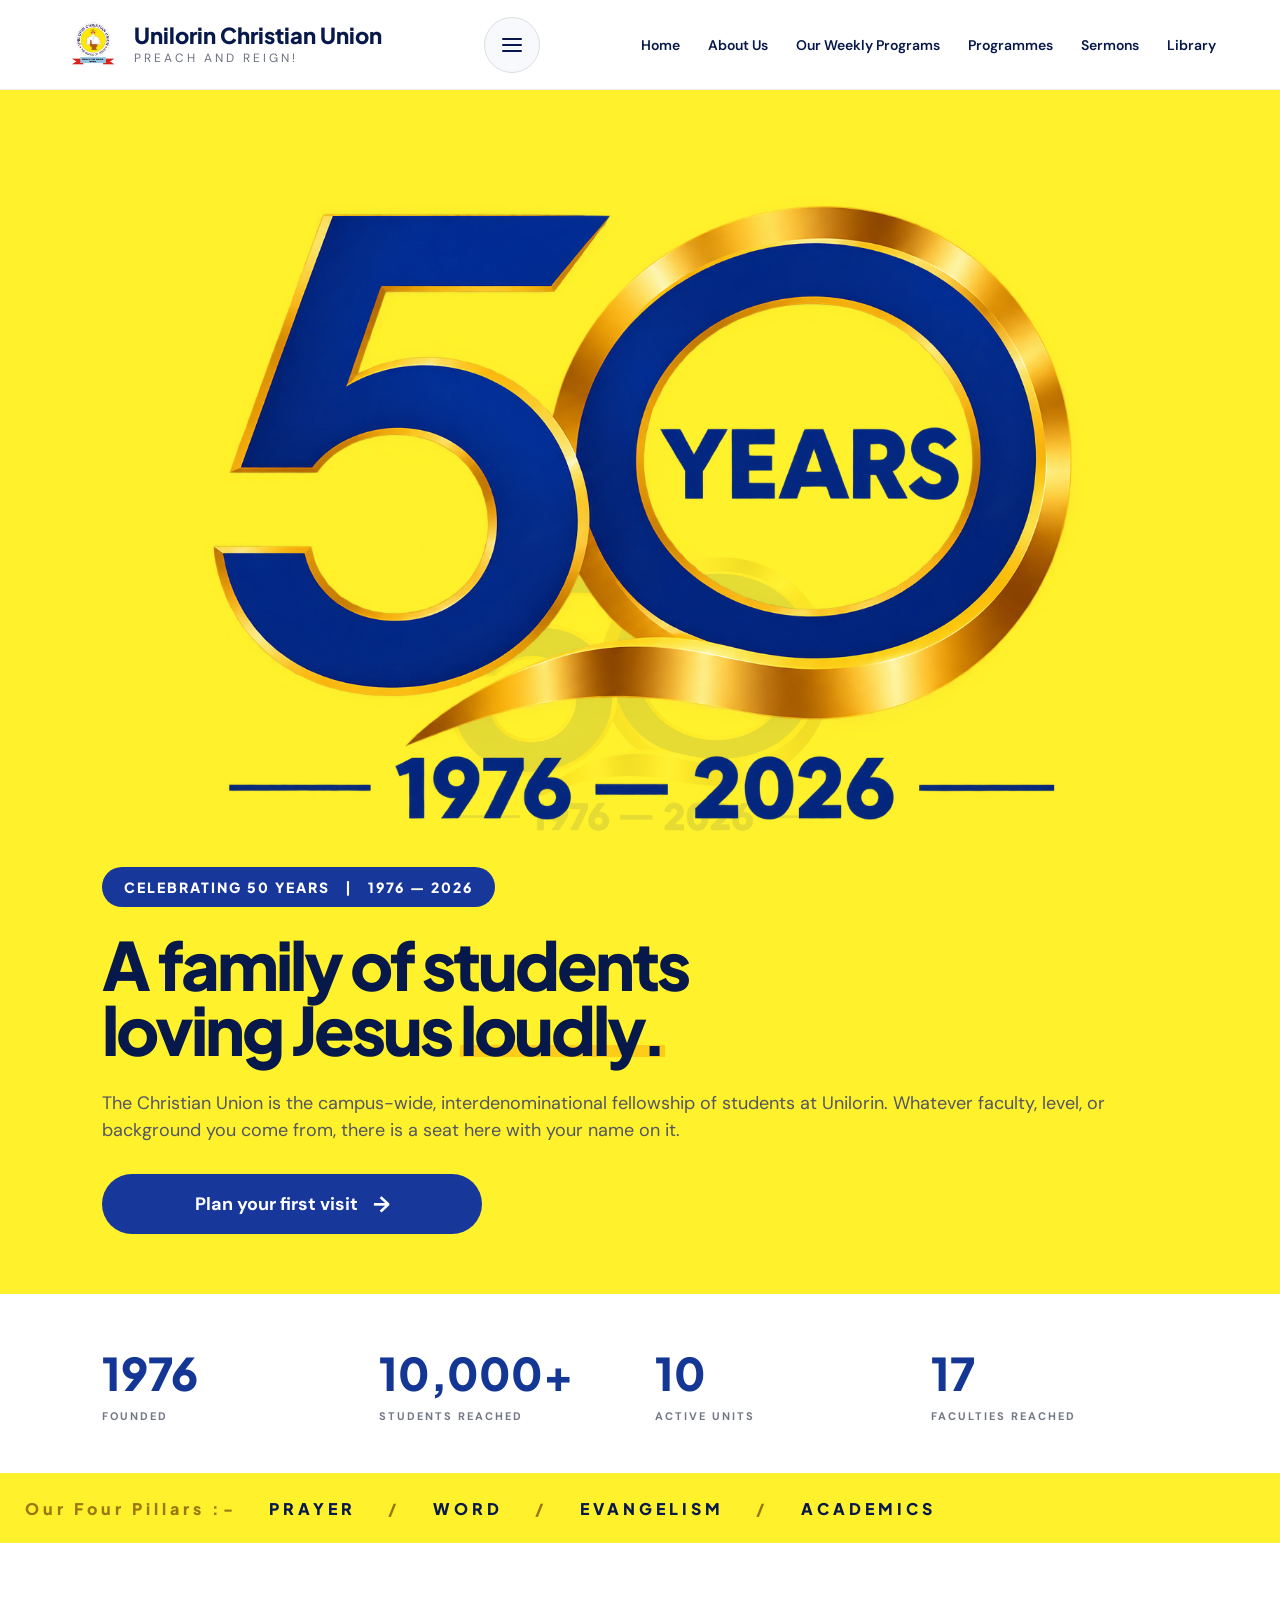
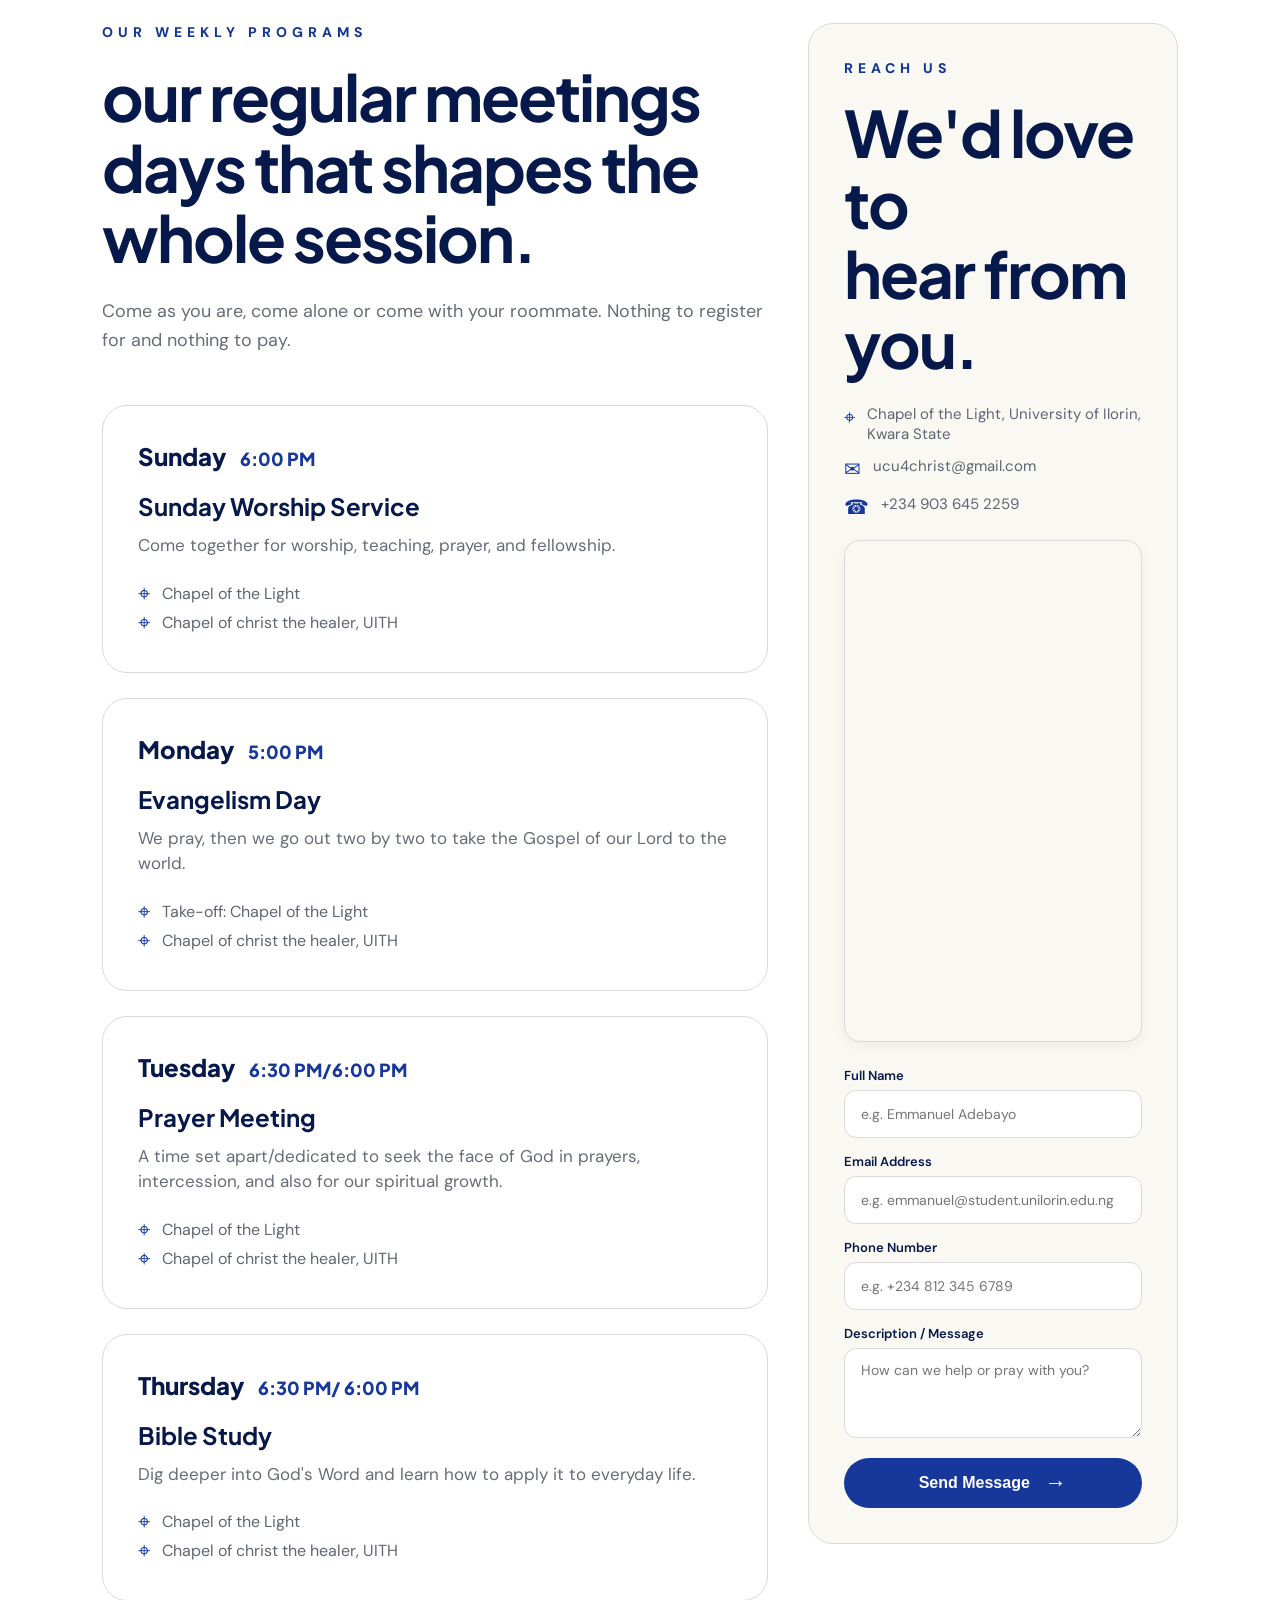
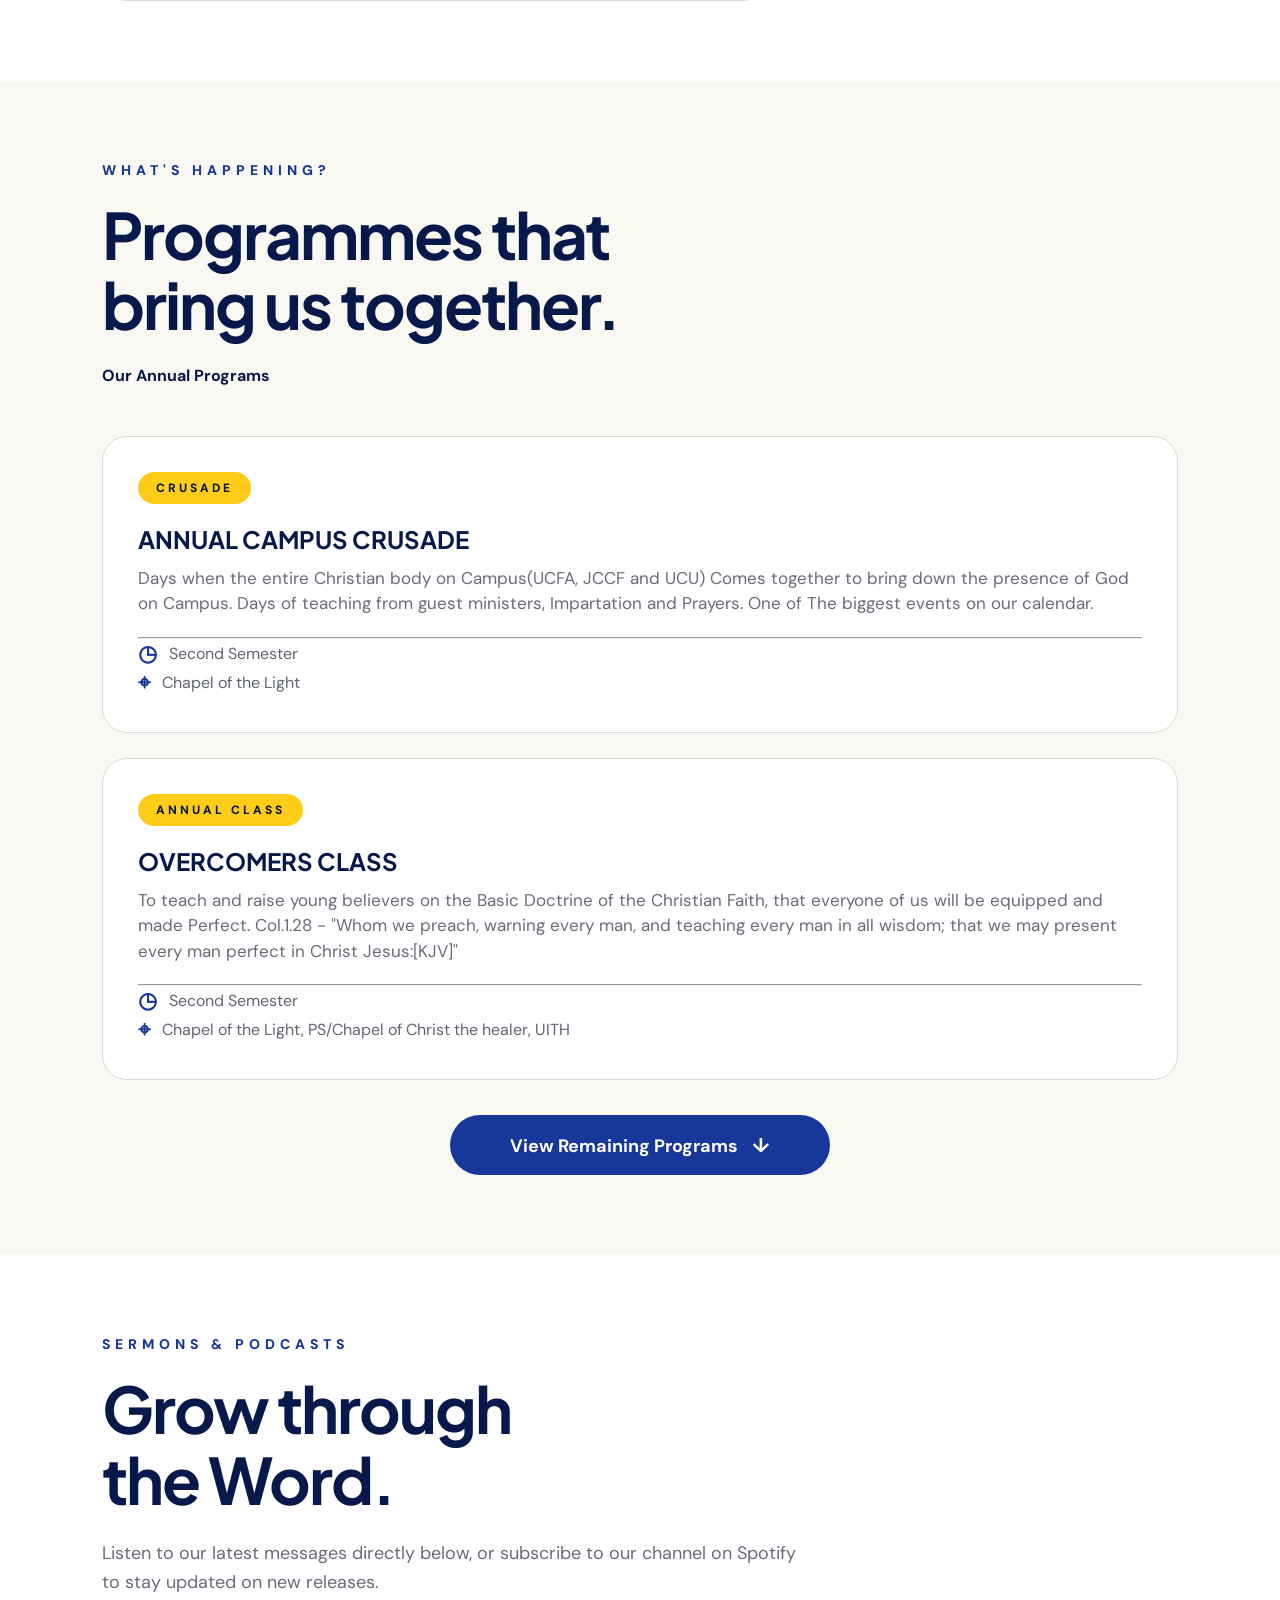
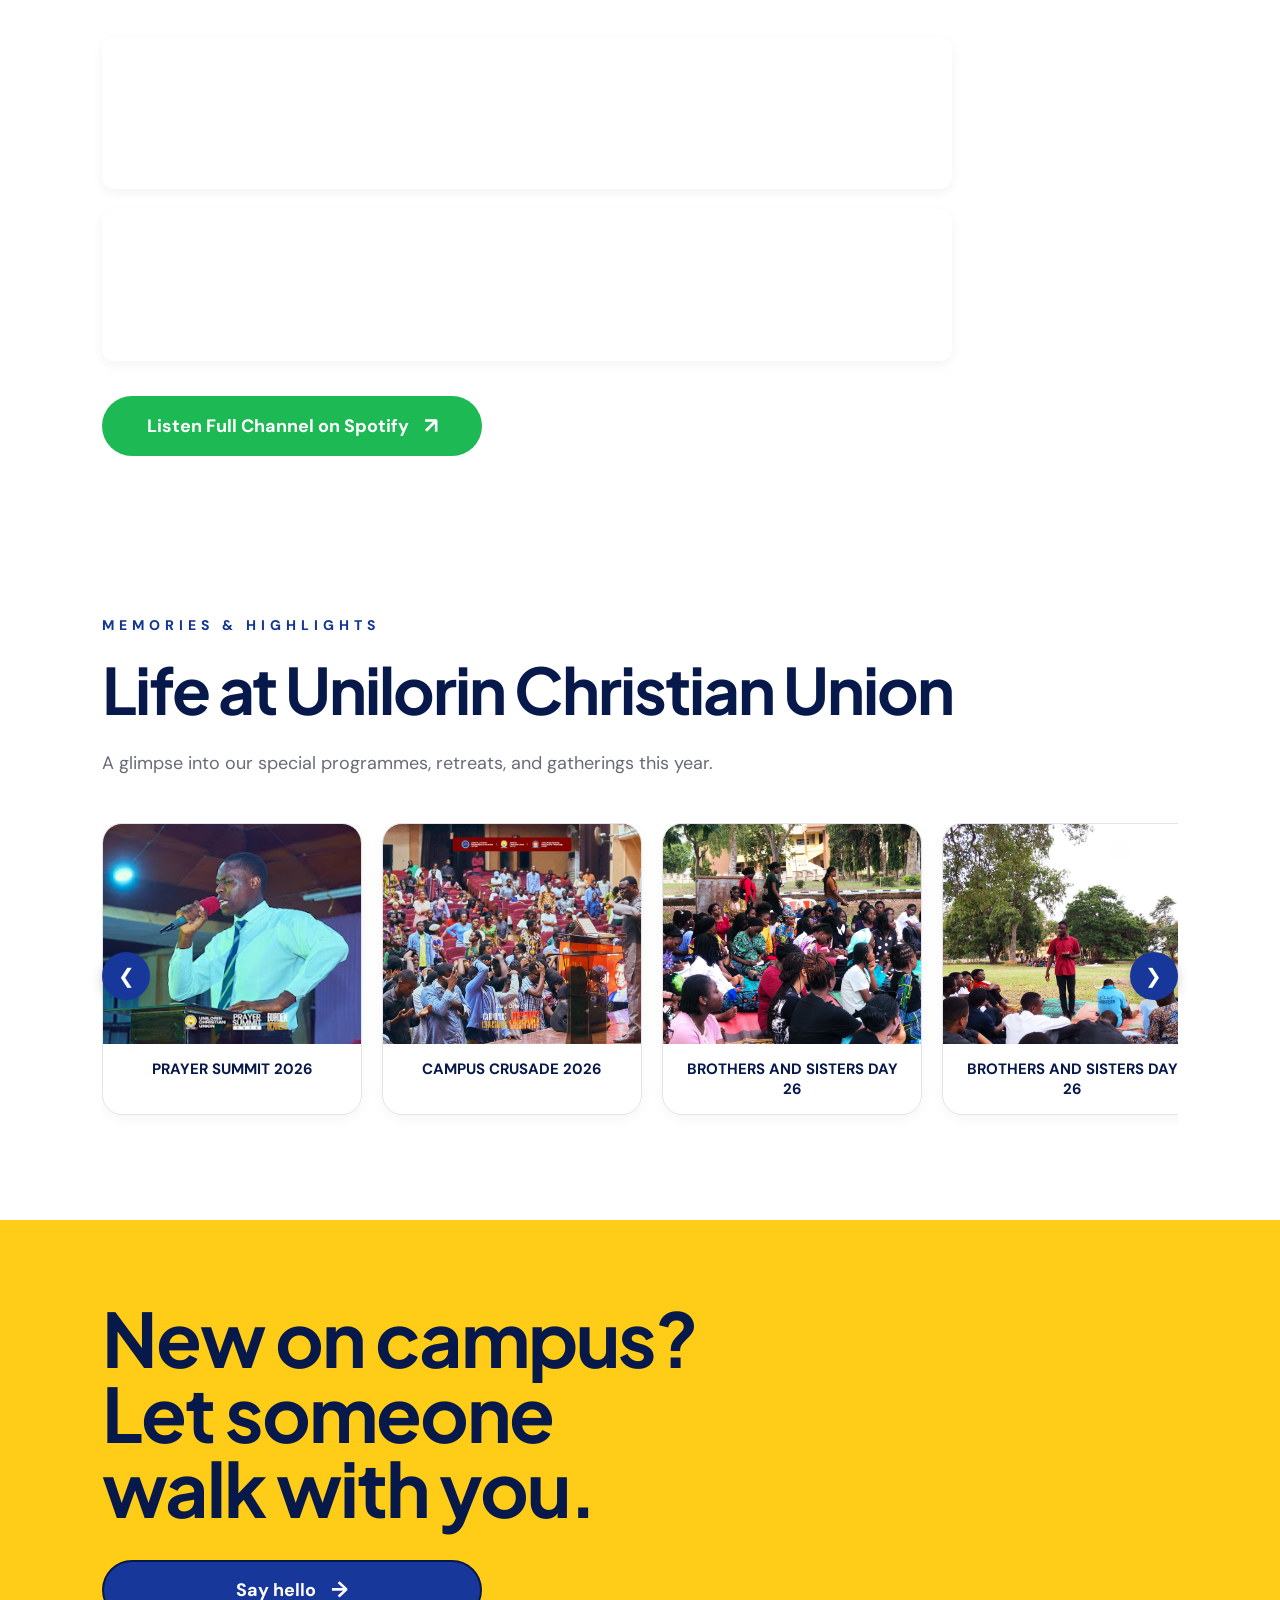
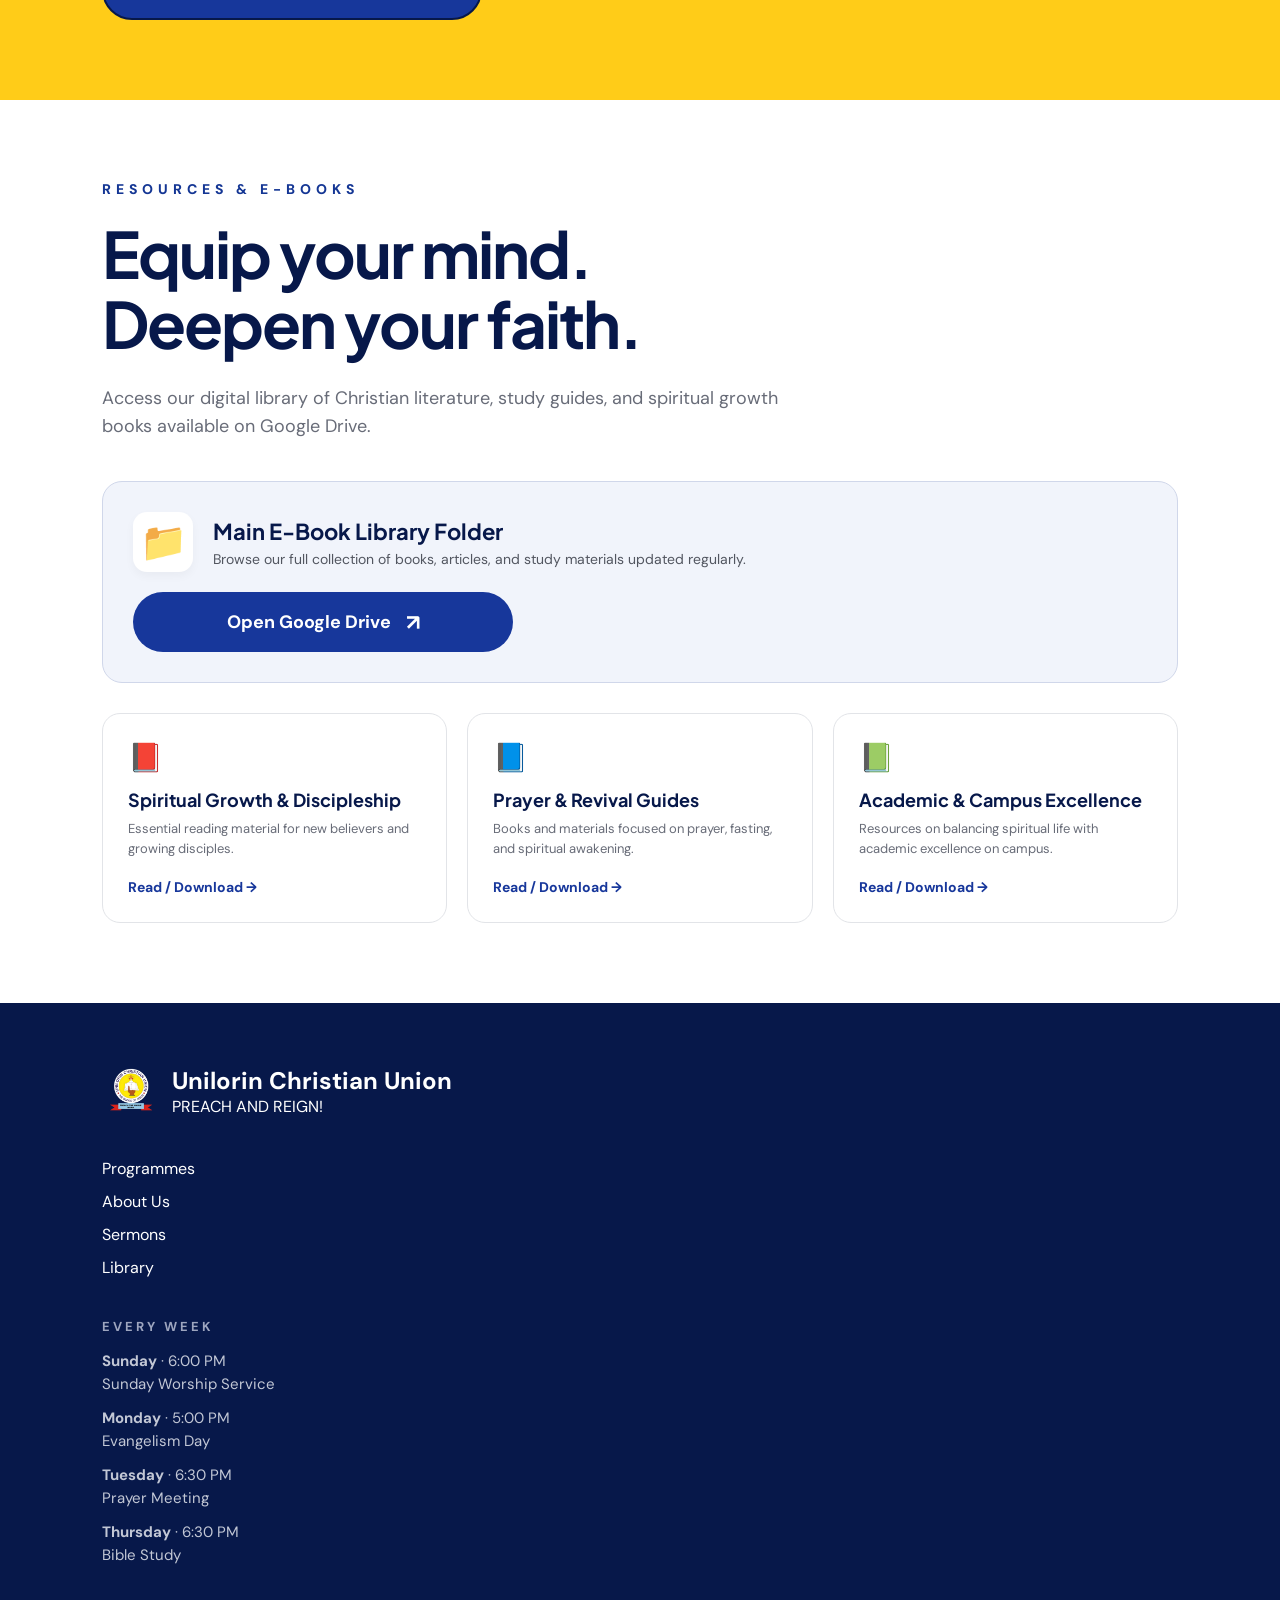
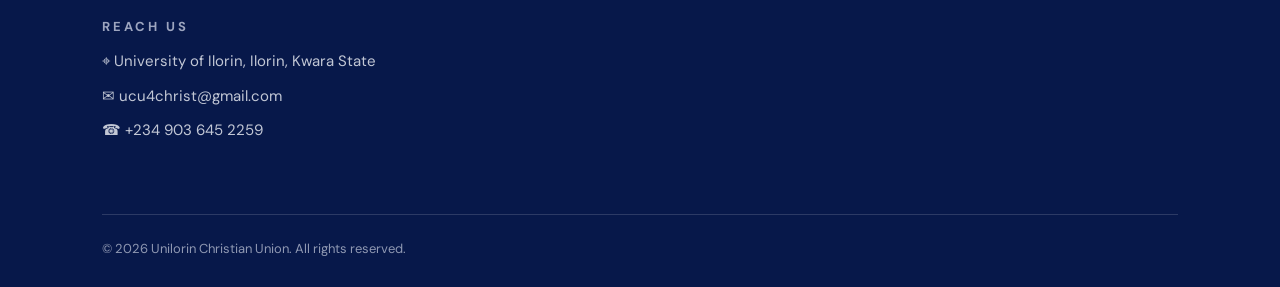
==== commit db161550: "index.html" ====
--- a/index.html
+++ b/index.html
@@ -132,6 +132,7 @@
                             <h3>Sunday Worship Service</h3>
                             <p>Come together for worship, teaching, prayer, and fellowship.</p>
                             <div class="location"><span>⌖</span> Chapel of the Light</div>
+                            <div class="location"><span>⌖</span> Chapel of christ the healer, UITH</div>
                         </article>
 
                         <article class="meeting-card">
@@ -139,20 +140,23 @@
                             <h3>Evangelism Day</h3>
                             <p>We pray, then we go out two by two to take the Gospel of our Lord to the world.</p>
                             <div class="location"><span>⌖</span> Take-off: Chapel of the Light</div>
+                            <div class="location"><span>⌖</span> Chapel of christ the healer, UITH</div>
                         </article>
 
                         <article class="meeting-card">
-                            <div class="meeting-day">Tuesday <span>6:30 PM</span></div>
+                            <div class="meeting-day">Tuesday <span>6:30 PM/6:00 PM</span></div>
                             <h3>Prayer Meeting</h3>
                             <p>A time set apart/dedicated to seek the face of God in prayers, intercession, and also for our spiritual growth.</p>
                             <div class="location"><span>⌖</span> Chapel of the Light</div>
+                            <div class="location"><span>⌖</span> Chapel of christ the healer, UITH</div>
                         </article>
 
                         <article class="meeting-card">
-                            <div class="meeting-day">Thursday <span>6:30 PM</span></div>
+                            <div class="meeting-day">Thursday <span>6:30 PM/ 6:00 PM</span></div>
                             <h3>Bible Study</h3>
                             <p>Dig deeper into God's Word and learn how to apply it to everyday life.</p>
                             <div class="location"><span>⌖</span> Chapel of the Light</div>
+                            <div class="location"><span>⌖</span> Chapel of christ the healer, UITH</div>
                         </article>
                     </div>
                 </div>
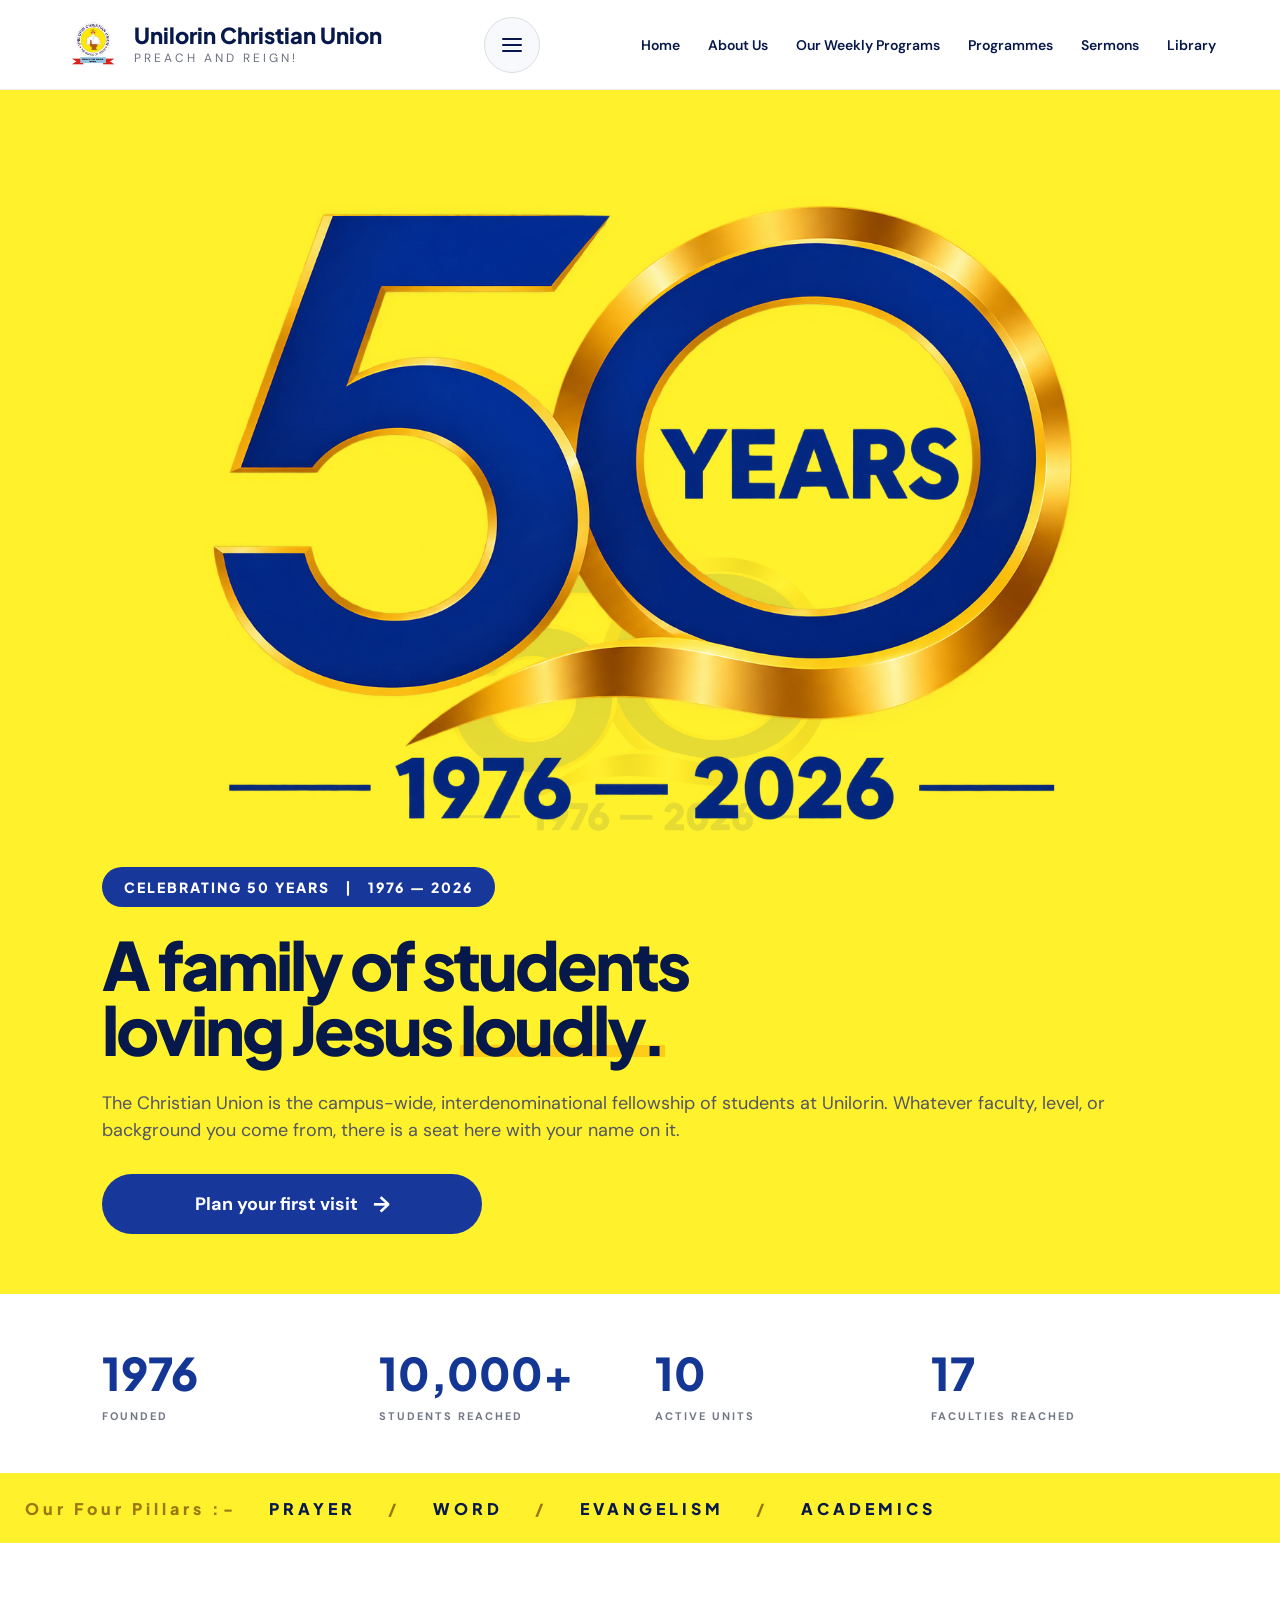
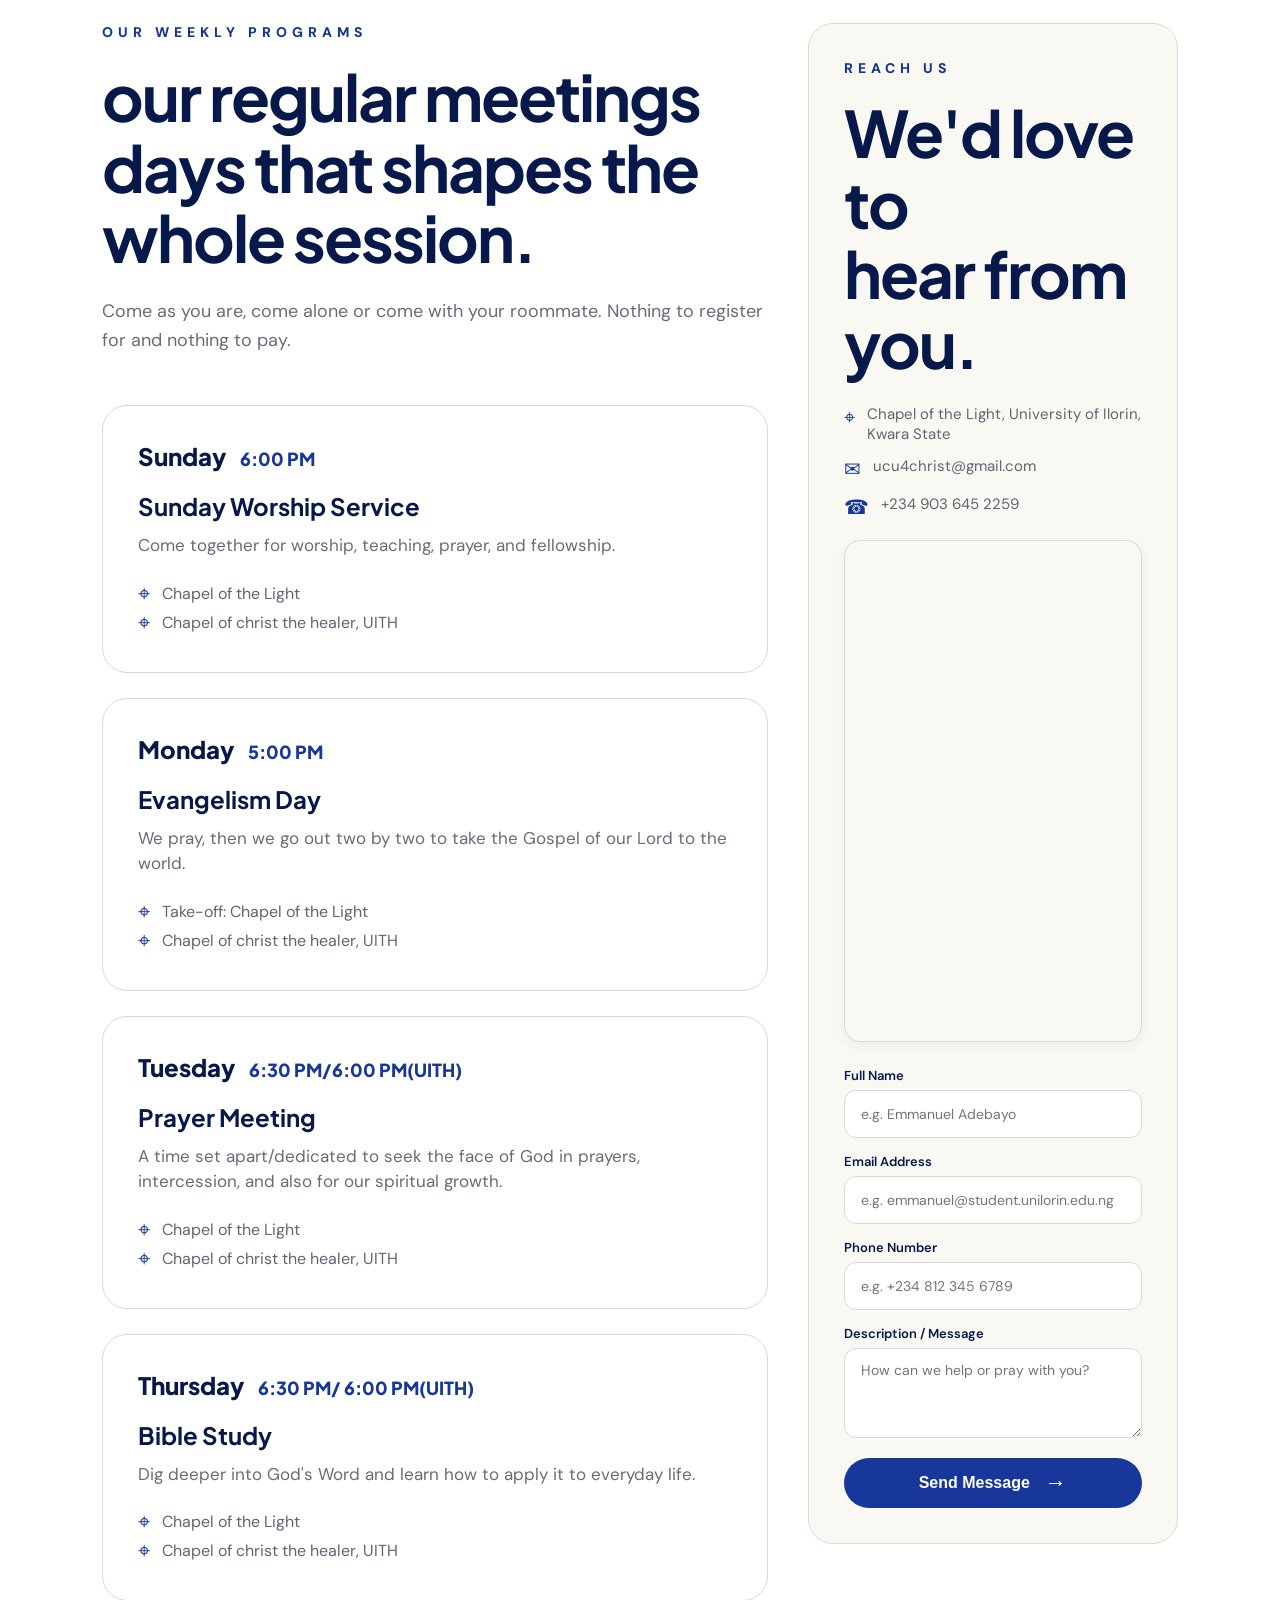
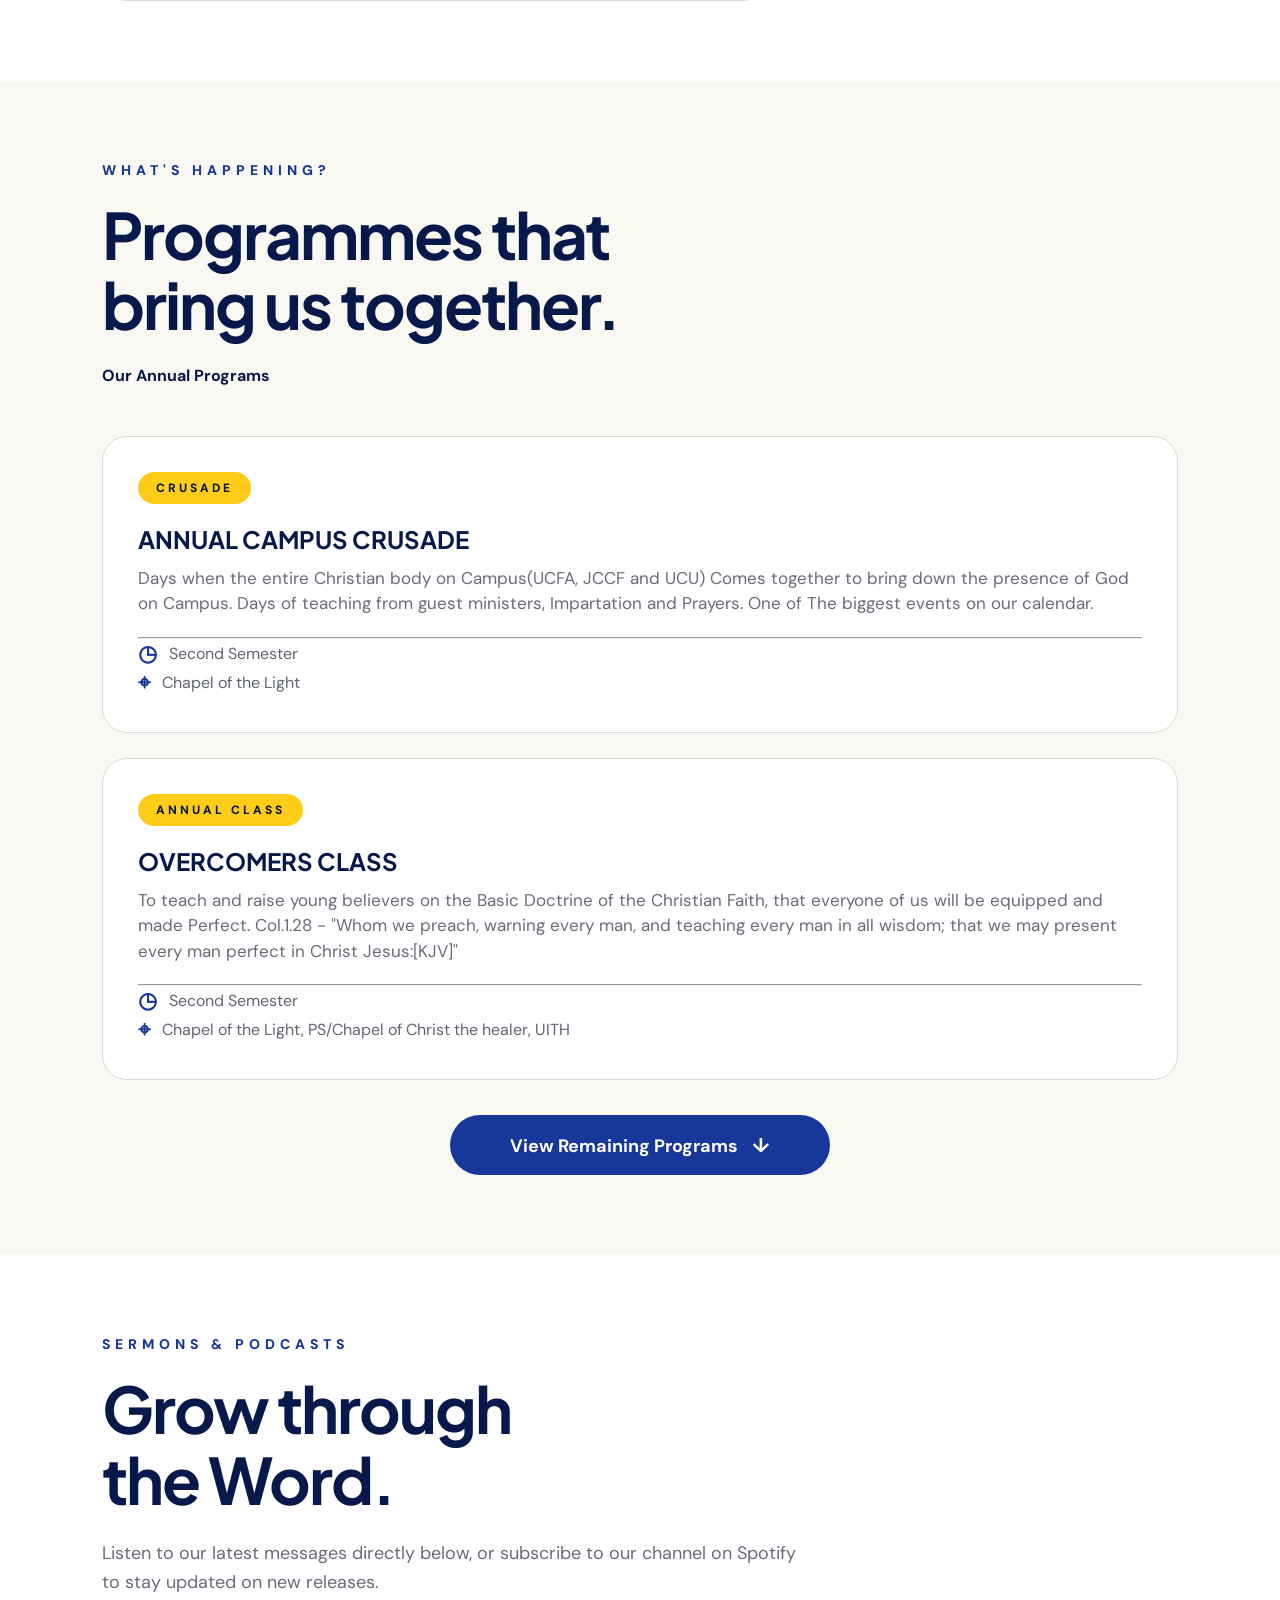
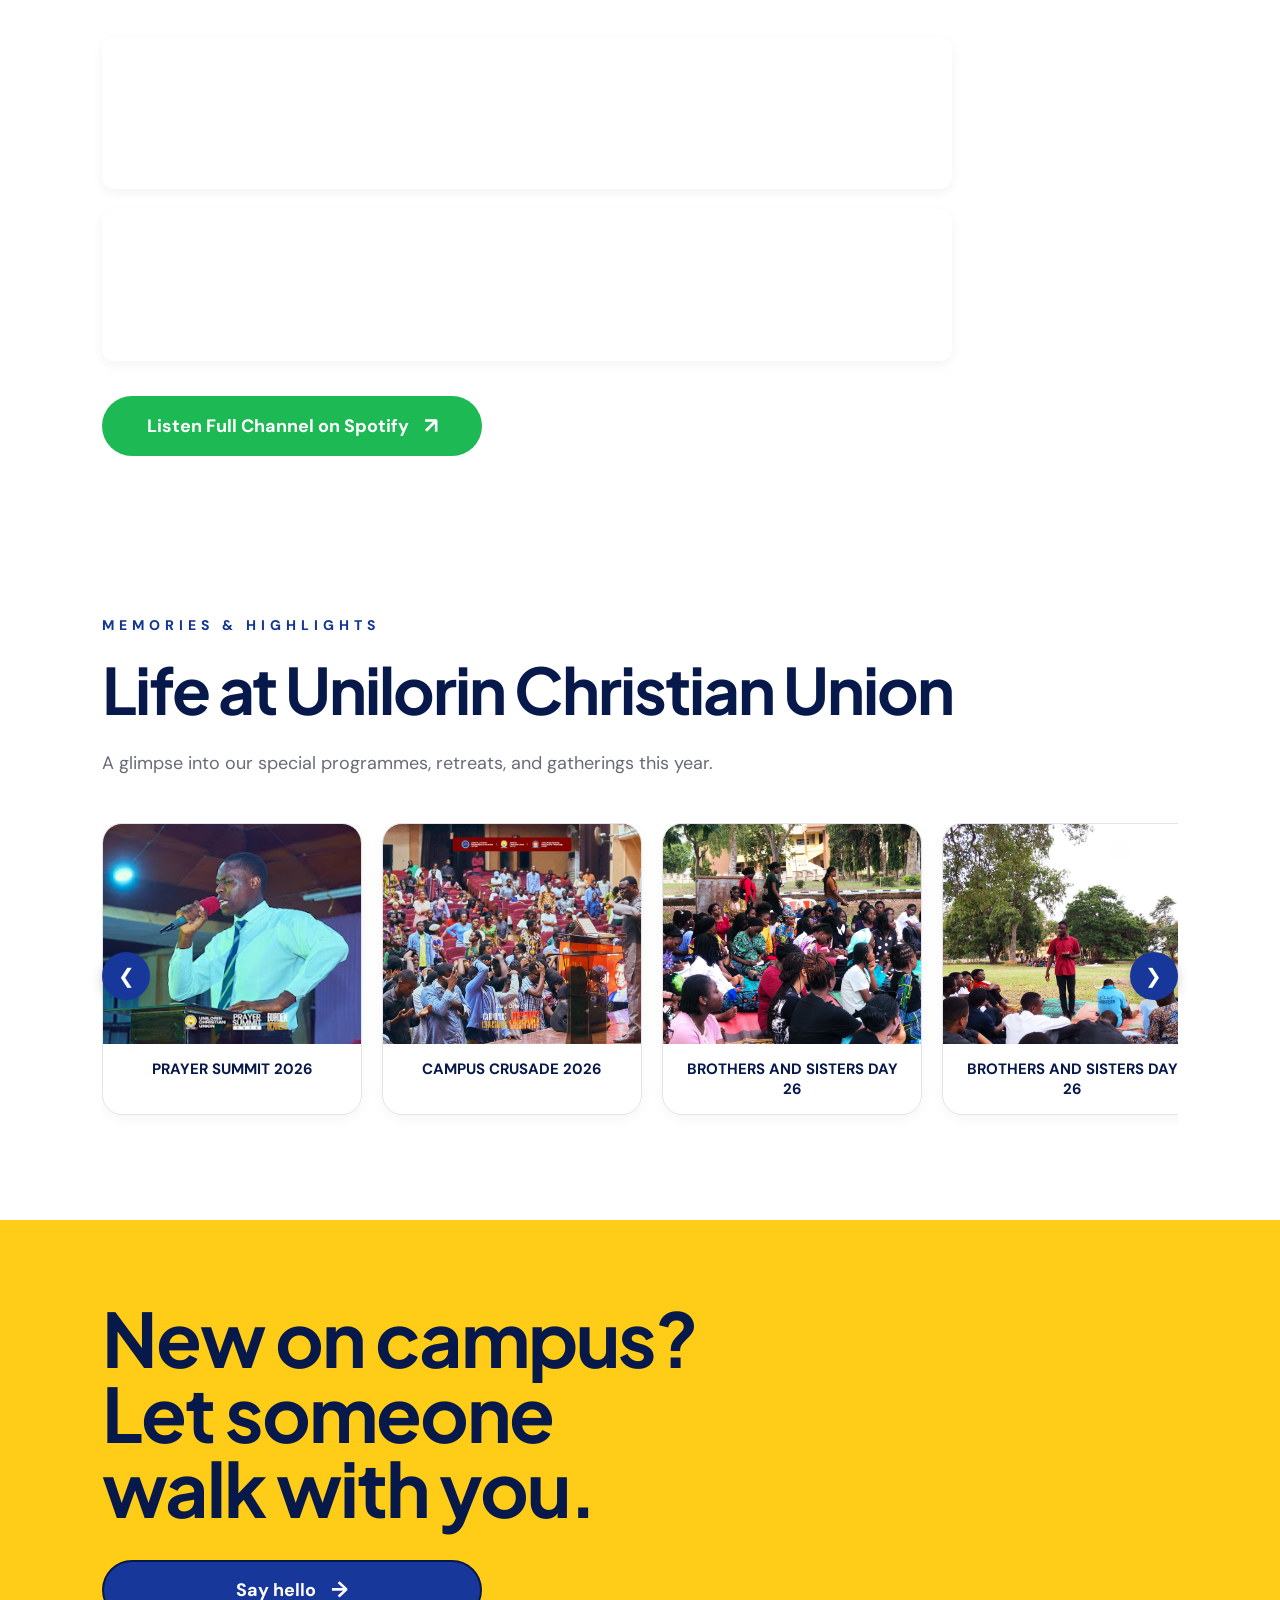
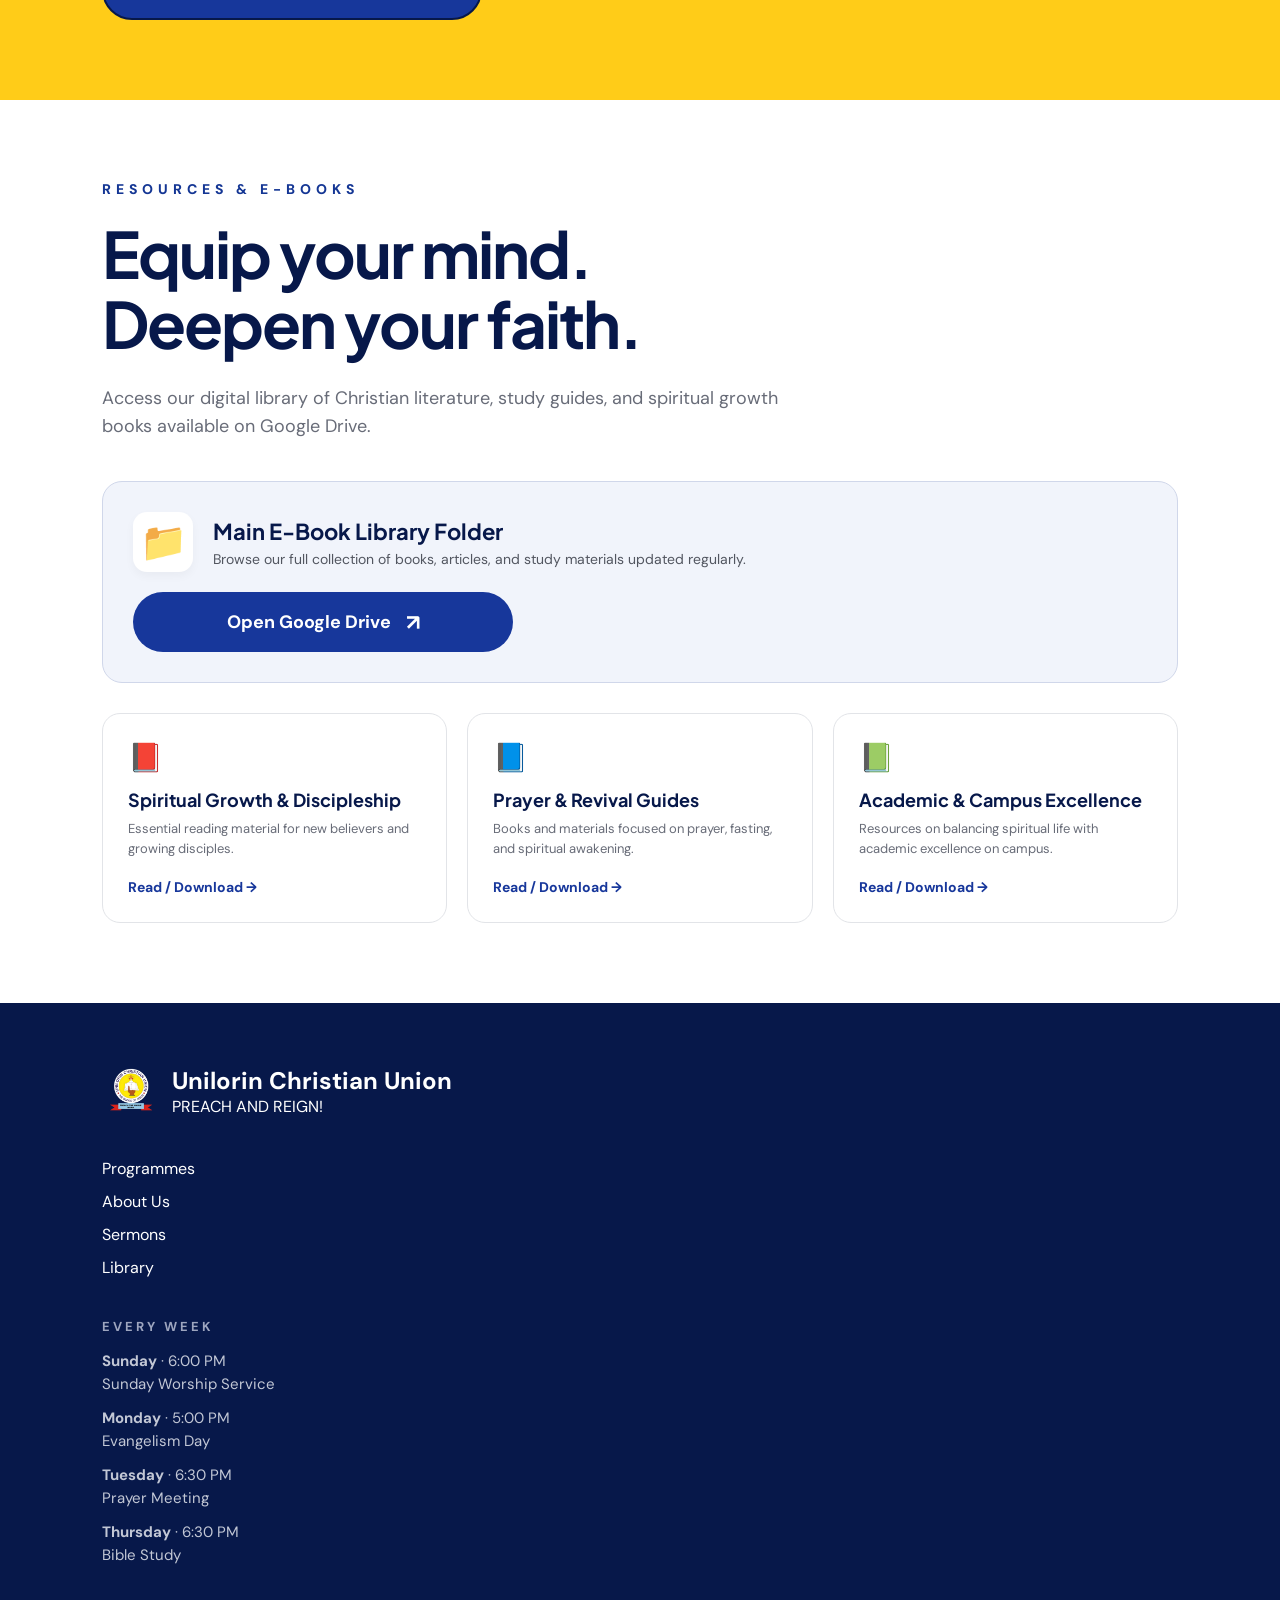
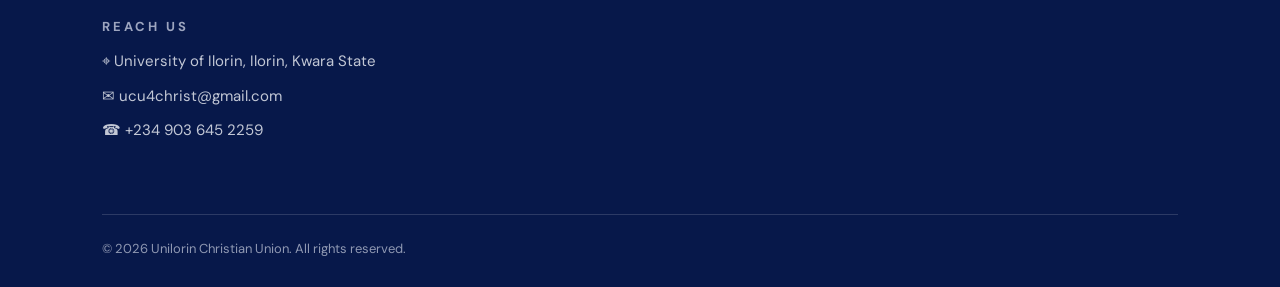
==== commit 6c558e38: "index.html" ====
--- a/index.html
+++ b/index.html
@@ -144,7 +144,7 @@
                         </article>
 
                         <article class="meeting-card">
-                            <div class="meeting-day">Tuesday <span>6:30 PM/6:00 PM</span></div>
+                            <div class="meeting-day">Tuesday <span>6:30 PM/6:00 PM(UITH)</span></div>
                             <h3>Prayer Meeting</h3>
                             <p>A time set apart/dedicated to seek the face of God in prayers, intercession, and also for our spiritual growth.</p>
                             <div class="location"><span>⌖</span> Chapel of the Light</div>
@@ -152,7 +152,7 @@
                         </article>
 
                         <article class="meeting-card">
-                            <div class="meeting-day">Thursday <span>6:30 PM/ 6:00 PM</span></div>
+                            <div class="meeting-day">Thursday <span>6:30 PM/ 6:00 PM(UITH)</span></div>
                             <h3>Bible Study</h3>
                             <p>Dig deeper into God's Word and learn how to apply it to everyday life.</p>
                             <div class="location"><span>⌖</span> Chapel of the Light</div>
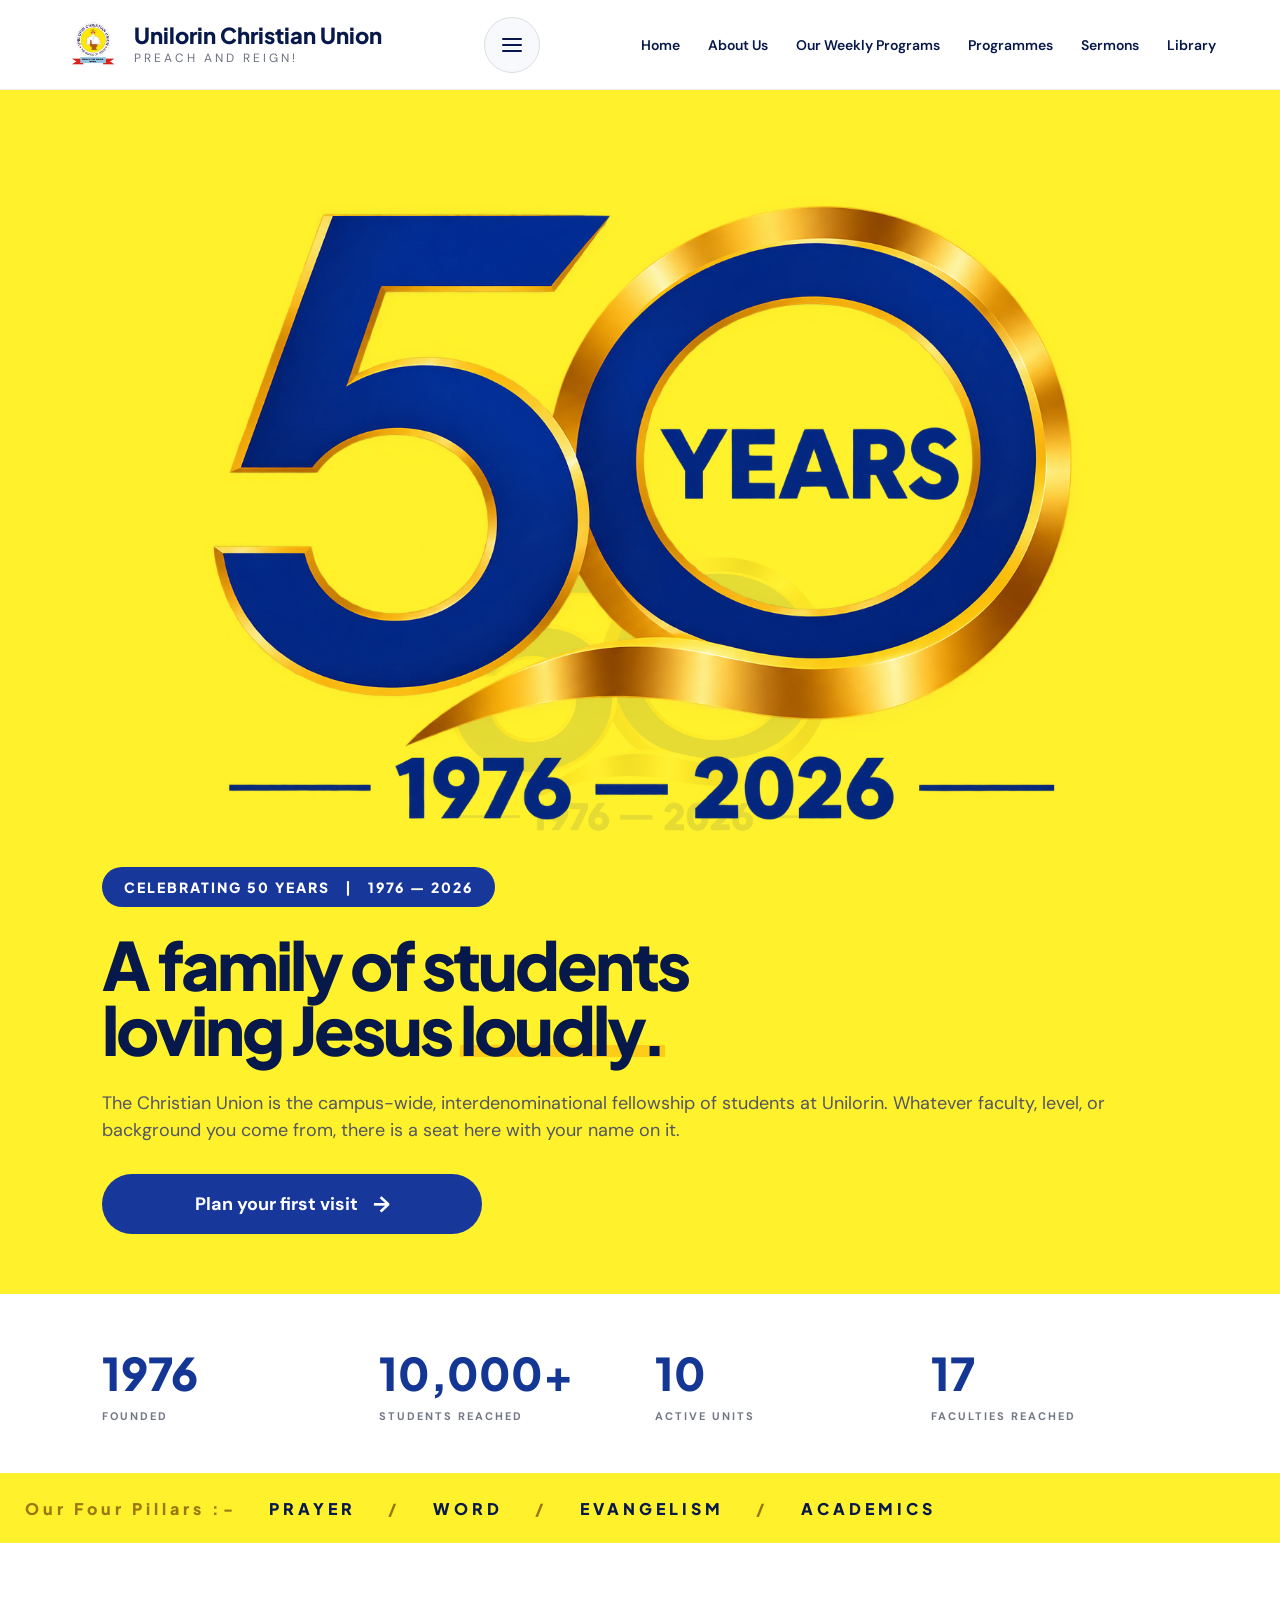
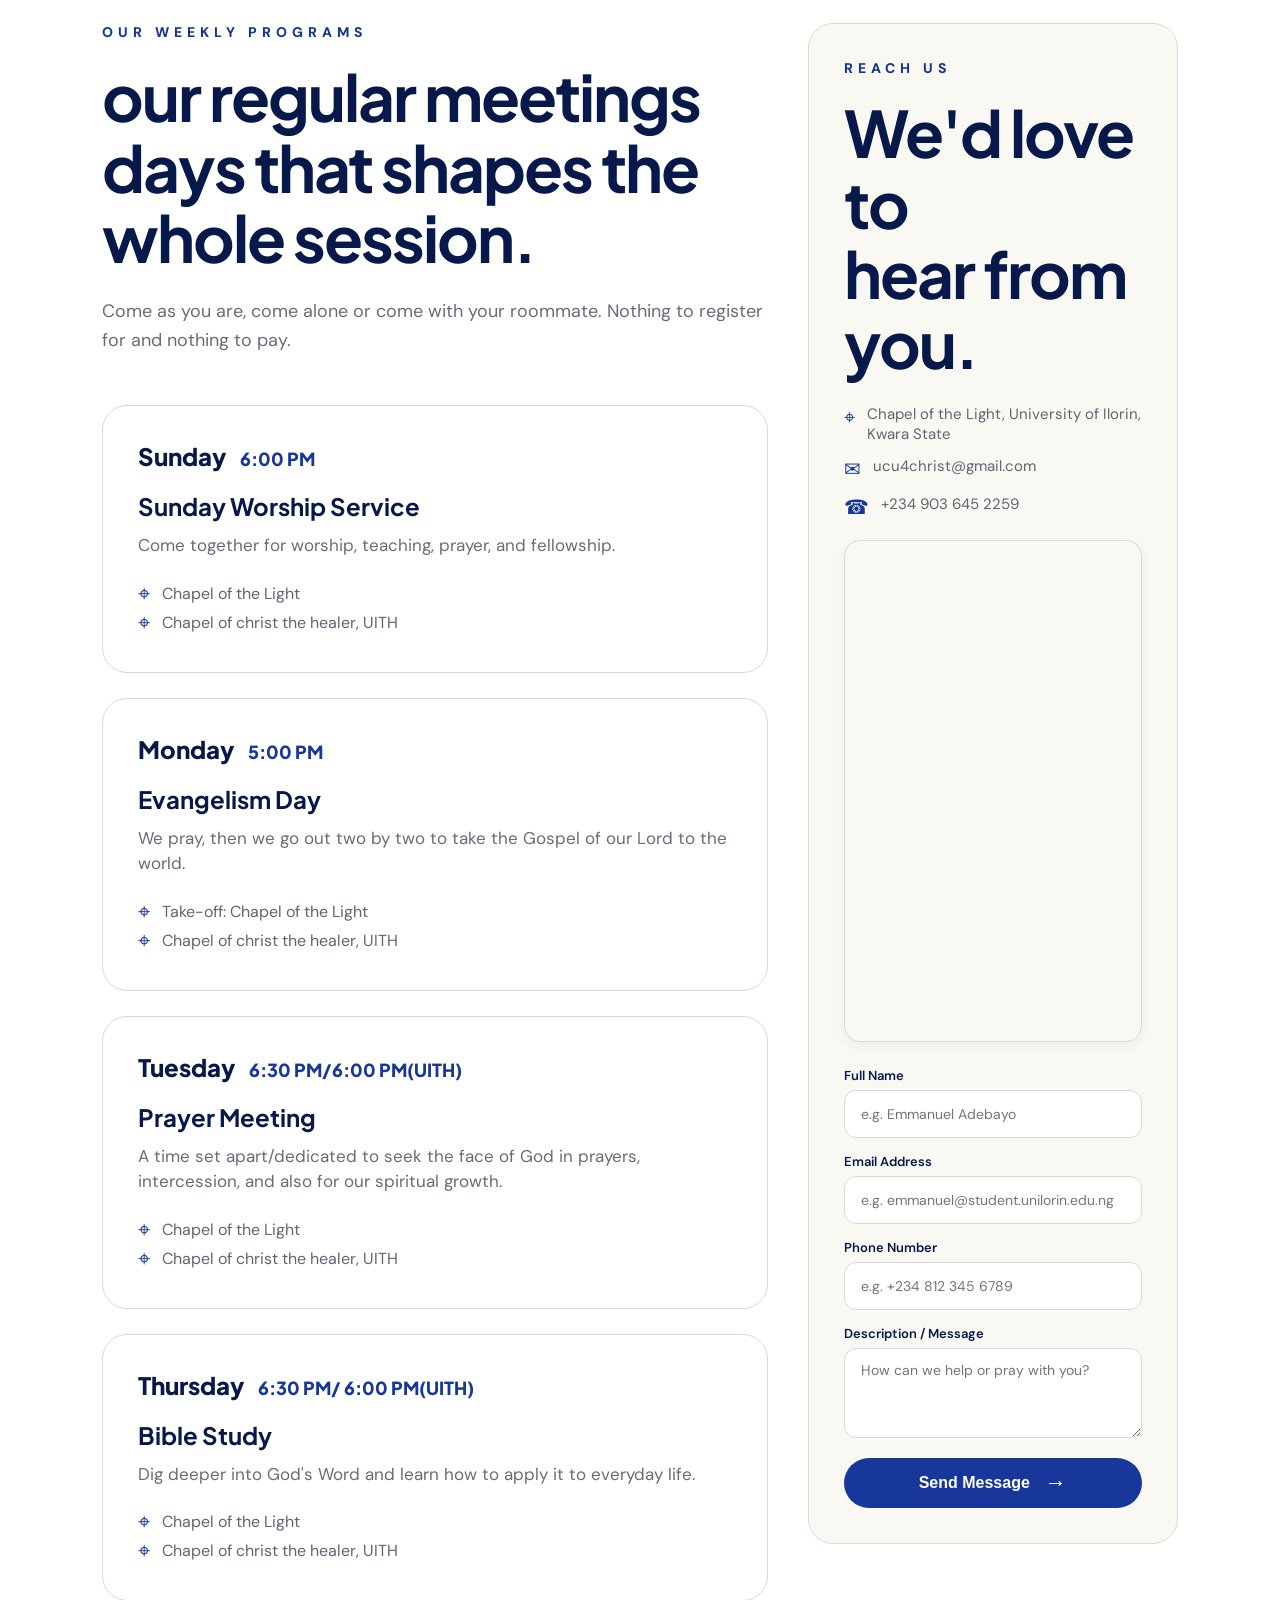
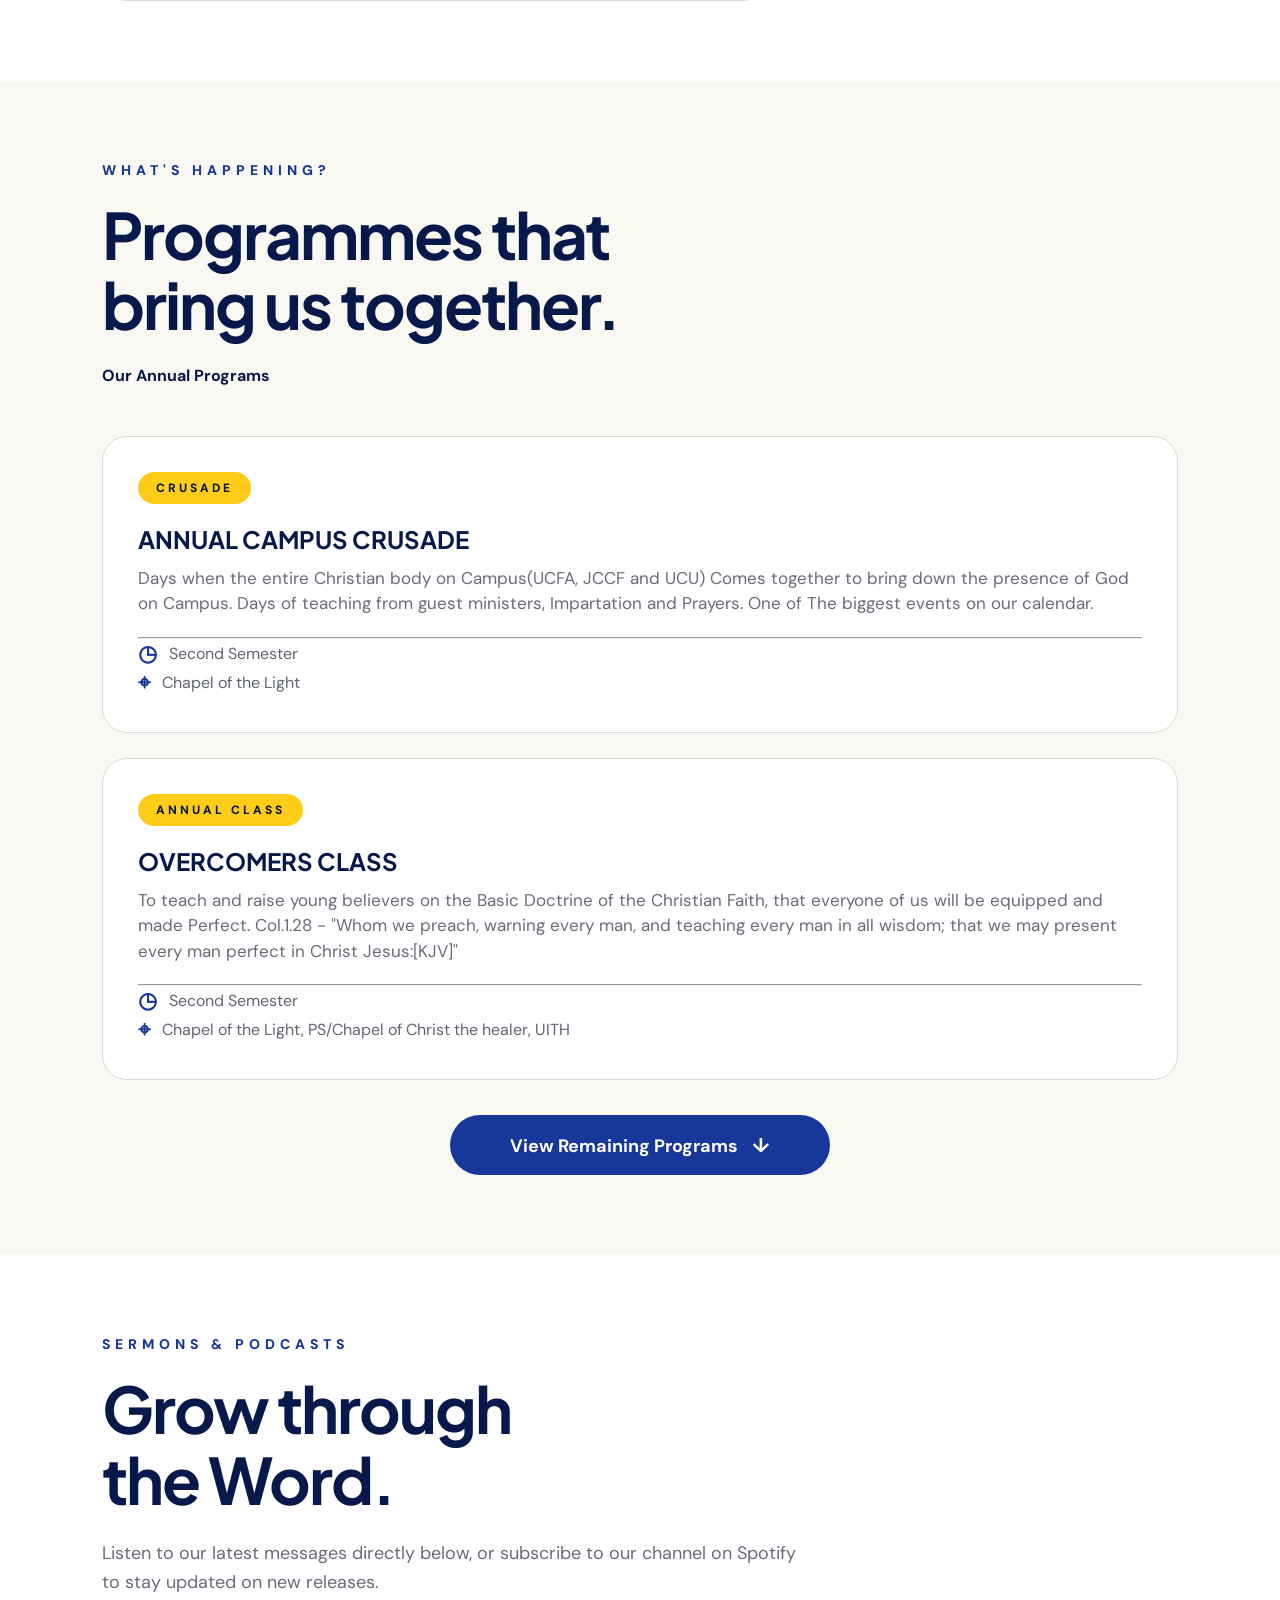
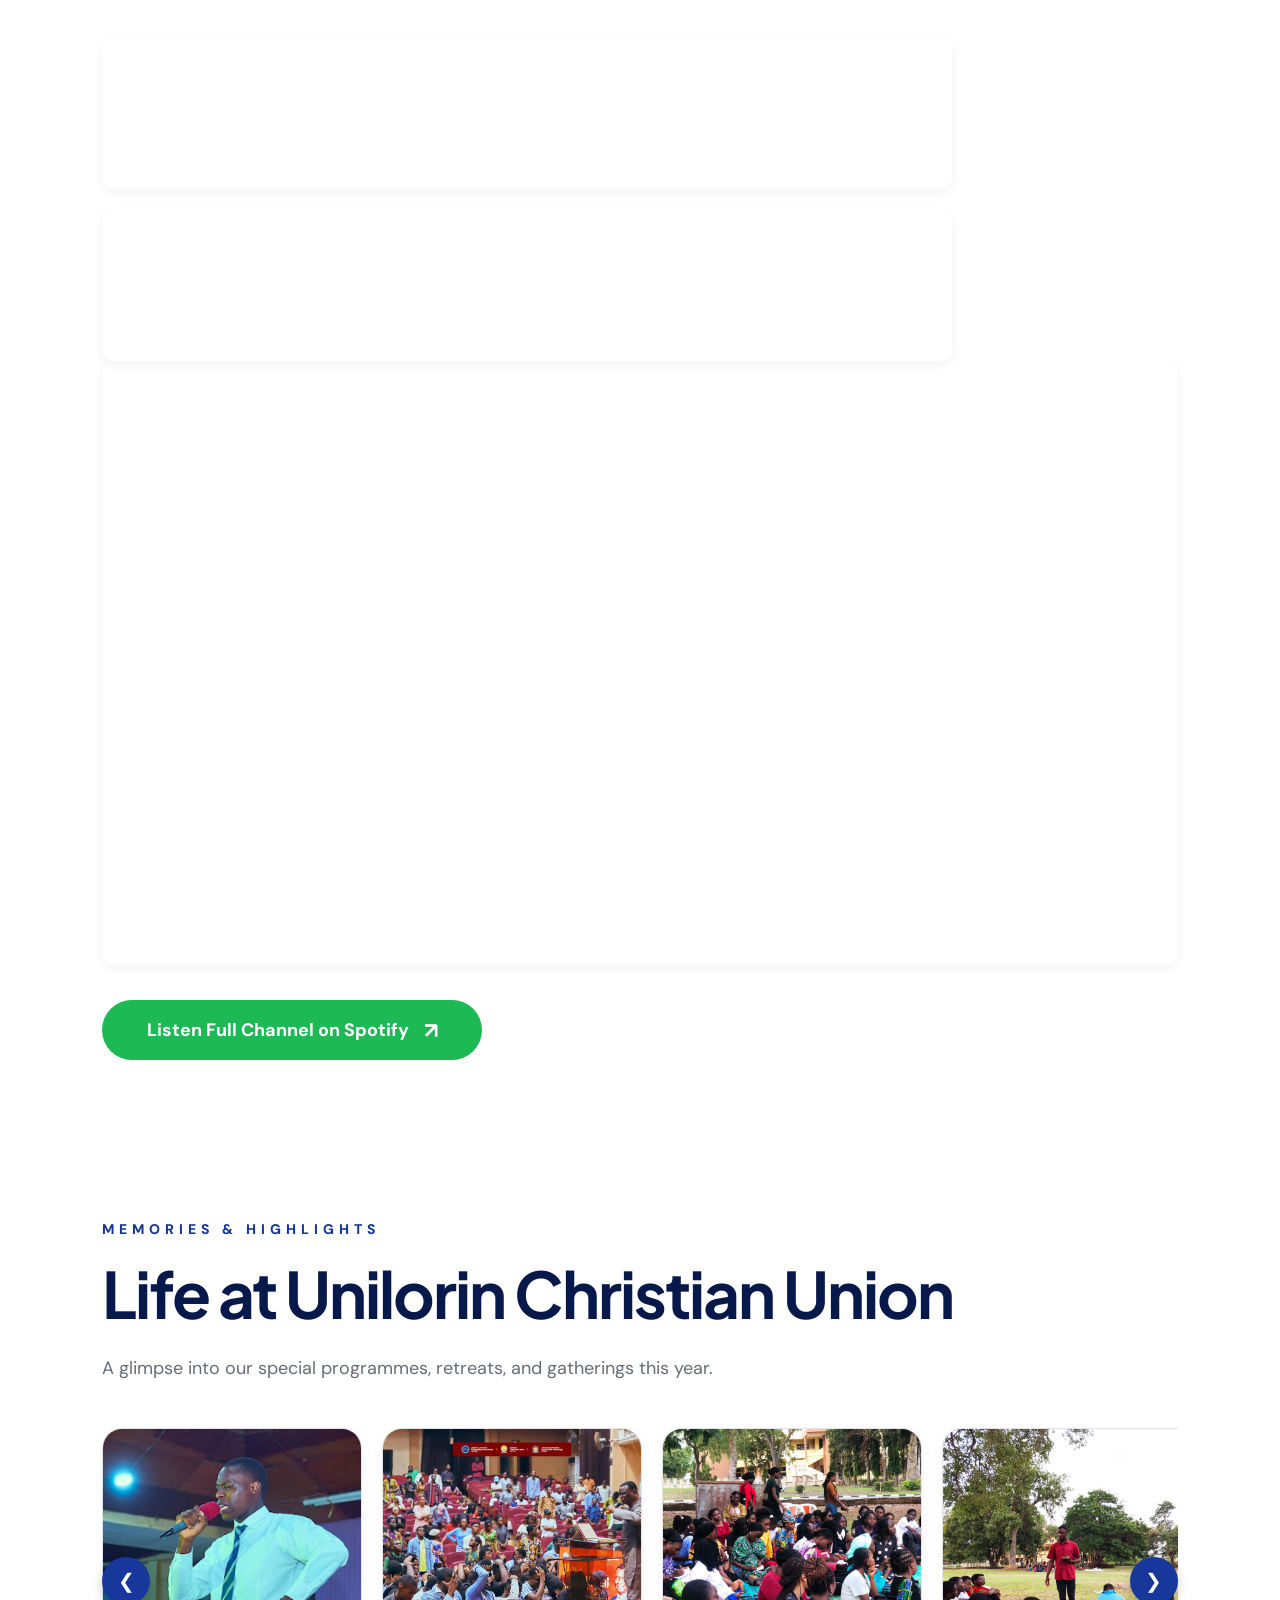
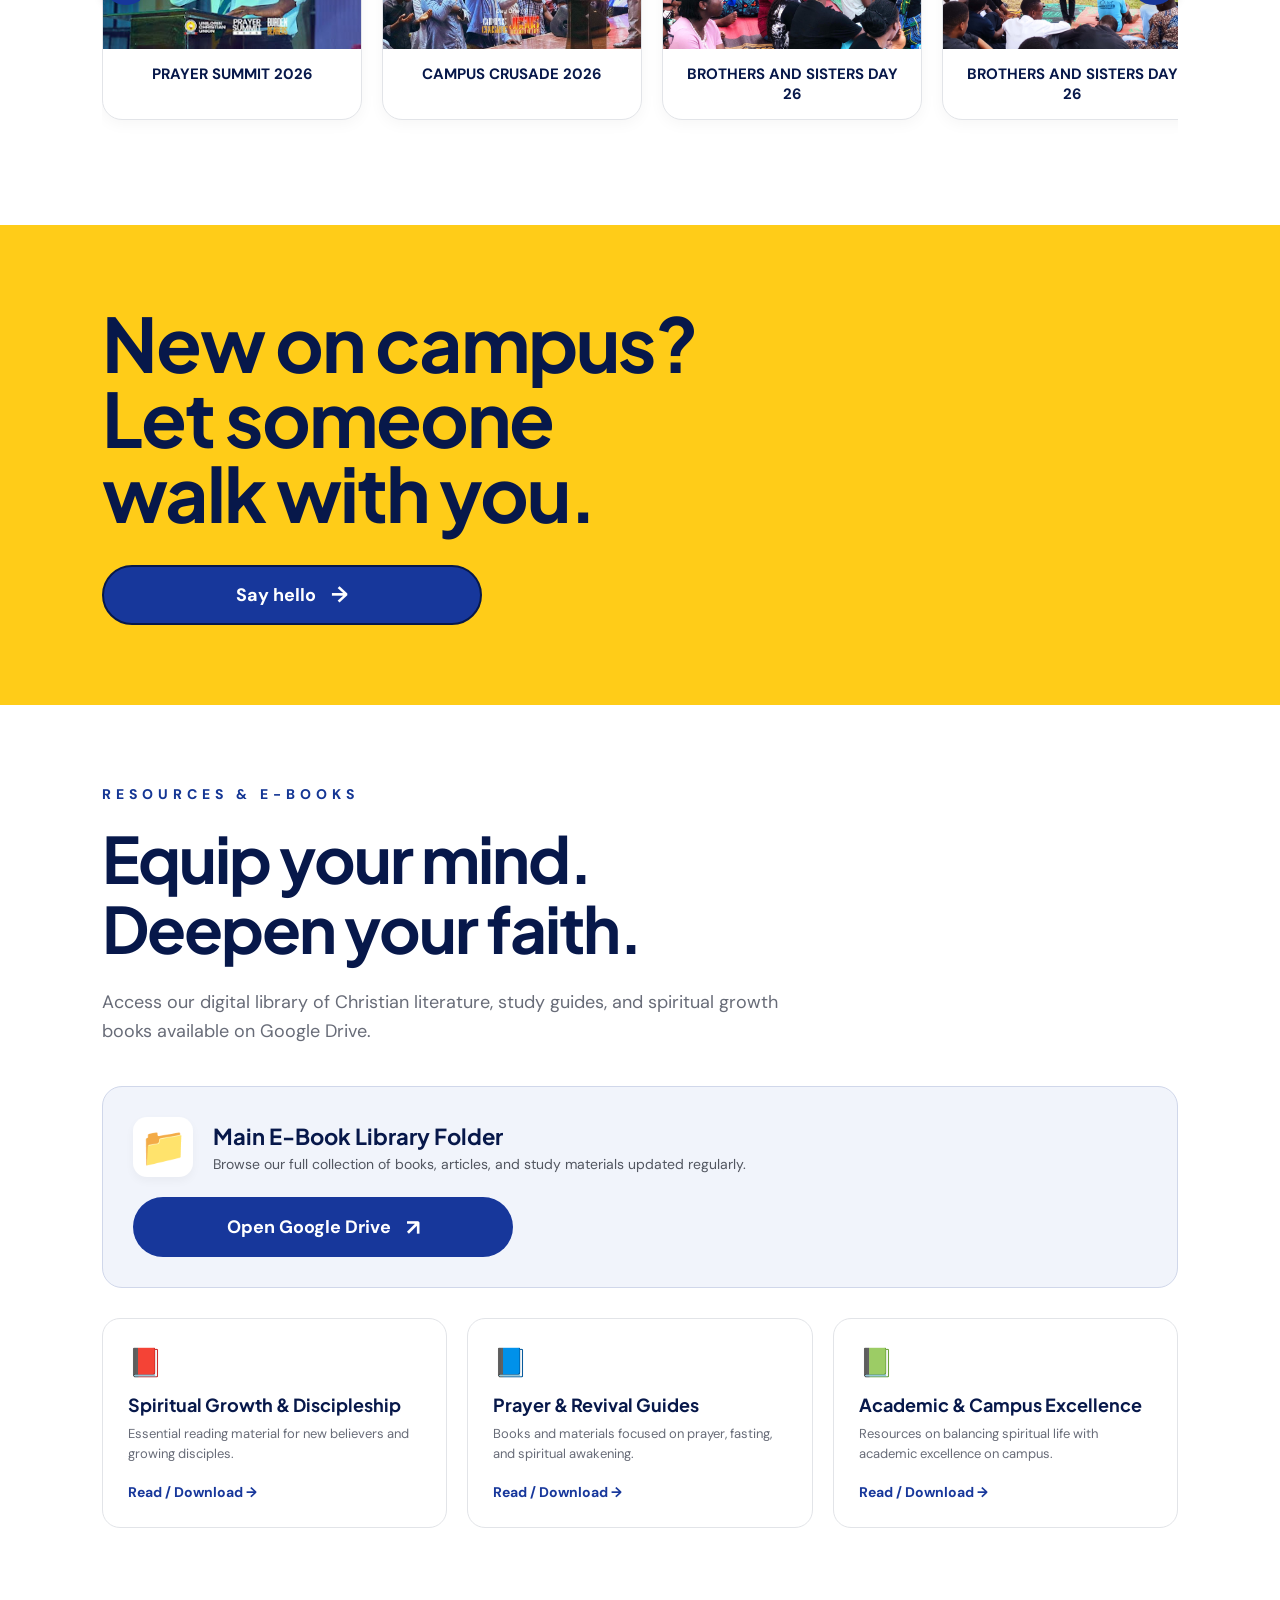
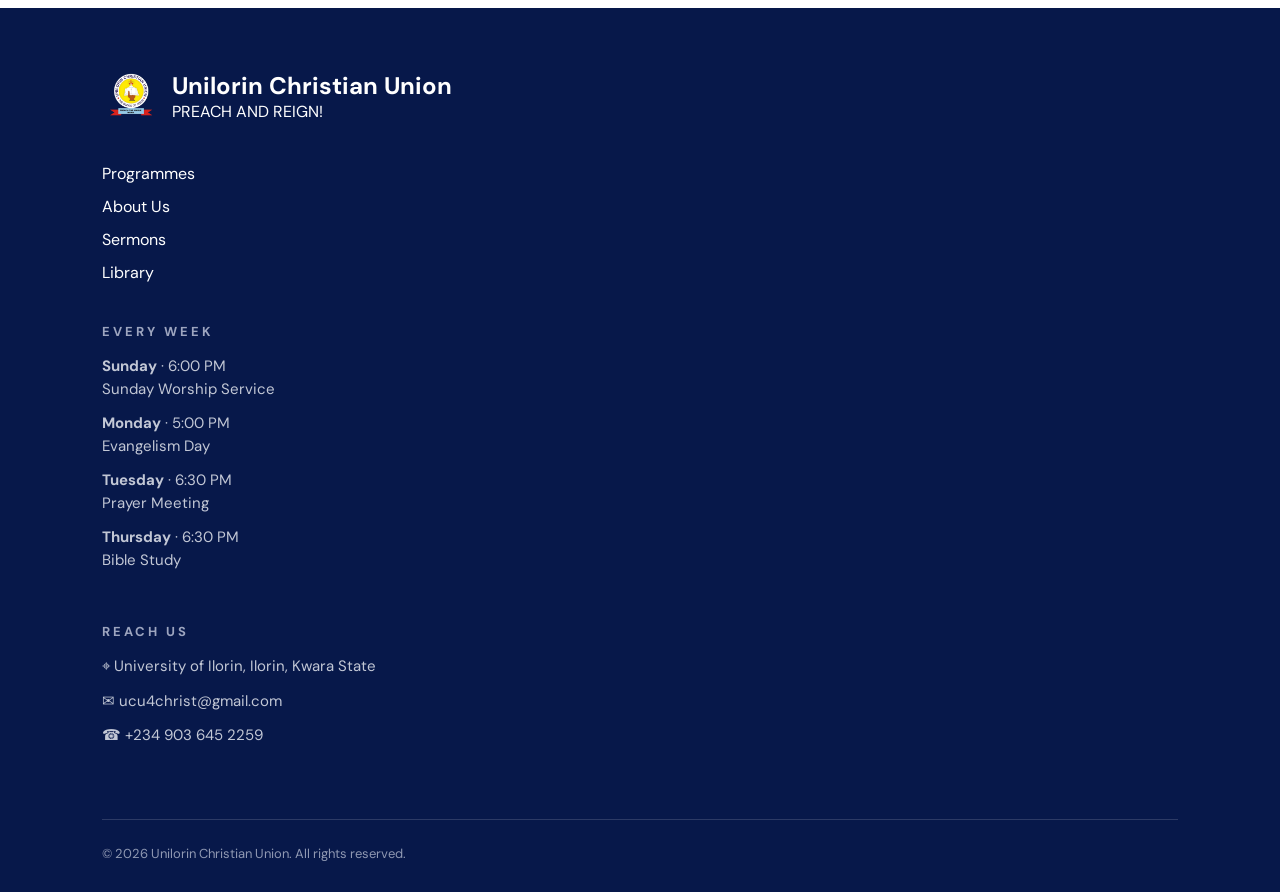
==== commit c9ef32de: "Add files via upload" ====
--- a/index.html
+++ b/index.html
@@ -369,6 +369,18 @@
                 </div>
             </div>
 
+            <!-- YouTube Video -->
+            <div class="sermon-card youtube-sermon-card">
+                <iframe
+                    src="https://www.youtube.com/embed/e-pItbvhxyQ"
+                    title="MISSIONS 2025 DOCUMENTARY"
+                    frameborder="0"
+                    allow="accelerometer; autoplay; clipboard-write; encrypted-media; gyroscope; picture-in-picture; web-share"
+                    allowfullscreen
+                    loading="lazy">
+                </iframe>
+            </div>
+
             <!-- External Redirect Button for Spotify App -->
             <div class="spotify-redirect-area">
                 <a href="https://open.spotify.com/show/167MNO8M84bZamMgv8YJqp?si=_2Jot2wJQq-YgcWSc79LoA" target="_blank" rel="noopener noreferrer" class="primary-button spotify-btn">
--- a/style.css
+++ b/style.css
@@ -674,6 +674,13 @@
 .sermon-card iframe {
     display: block;
     width: 100%;
+}
+
+.youtube-sermon-card iframe {
+    aspect-ratio: 16 / 9;
+    height: auto;
+    min-height: 315px;
+    border-radius: 12px;
 }
 
 .spotify-redirect-area {
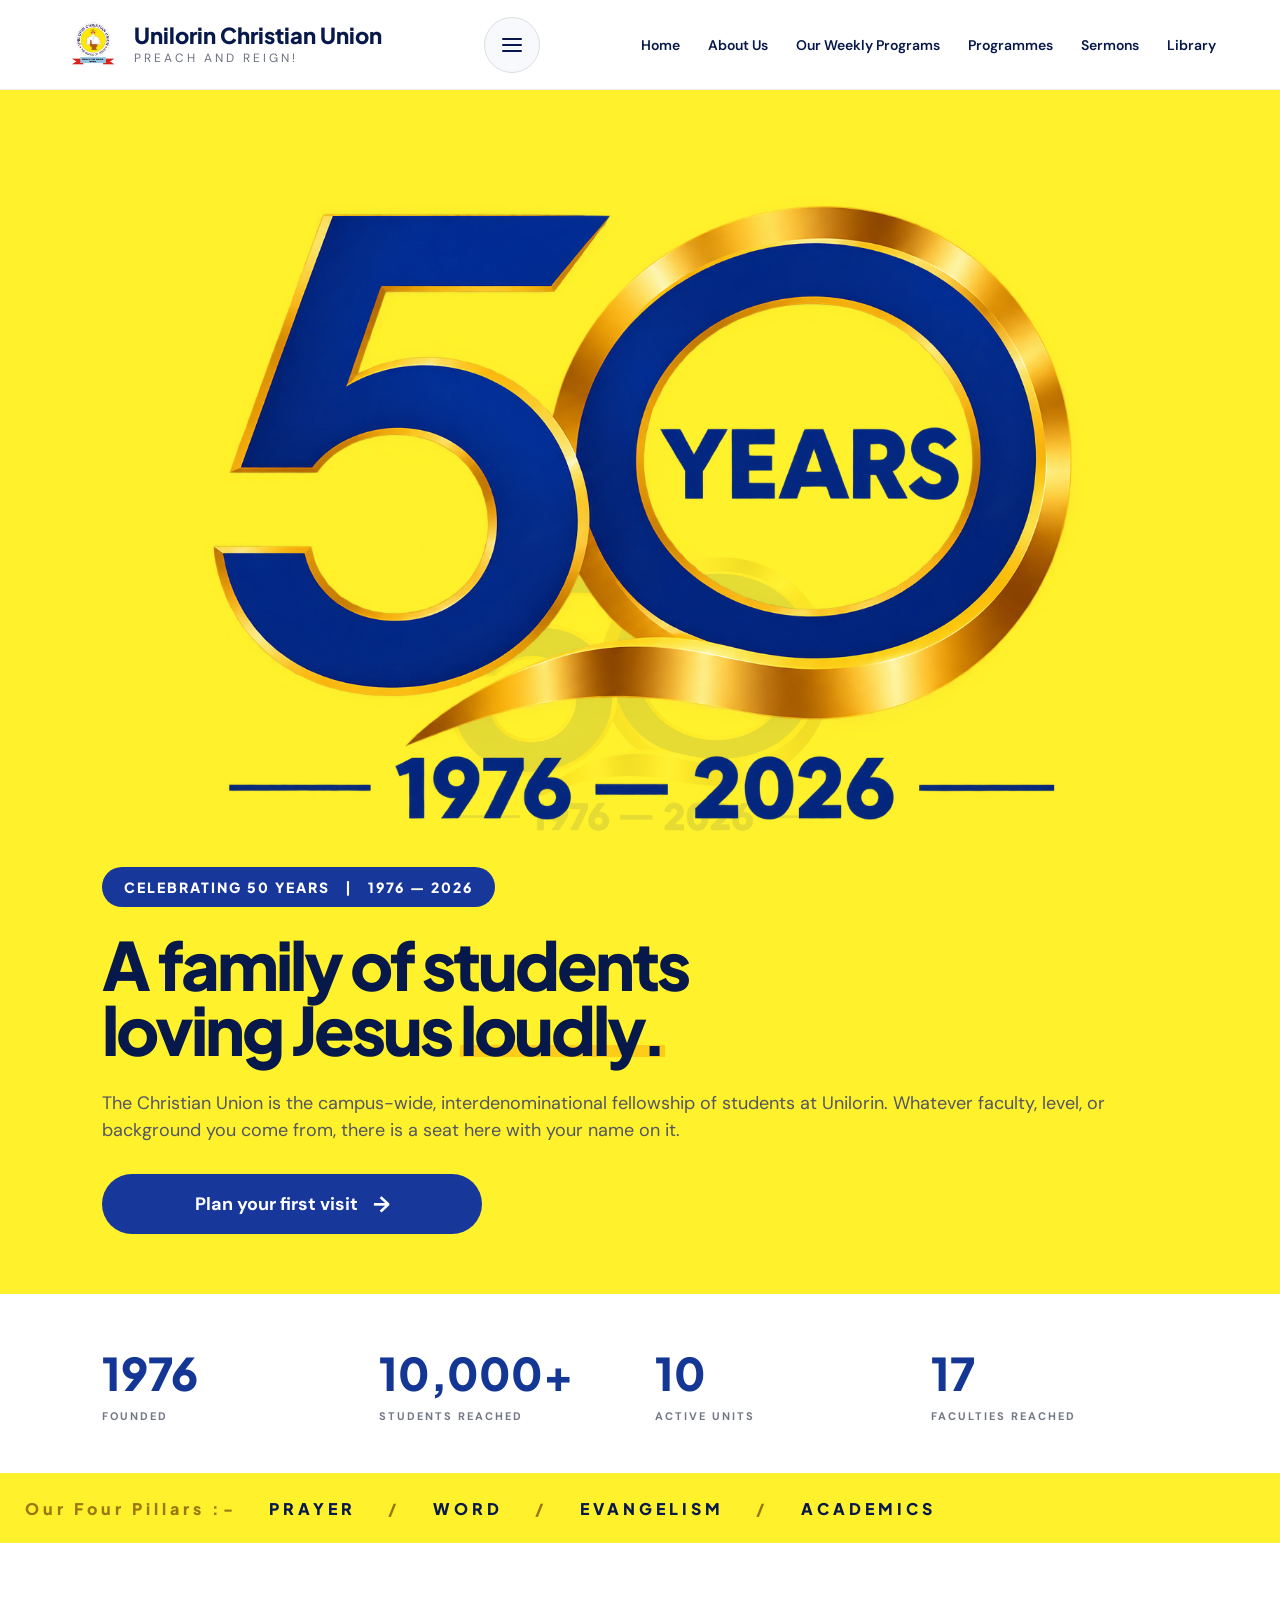
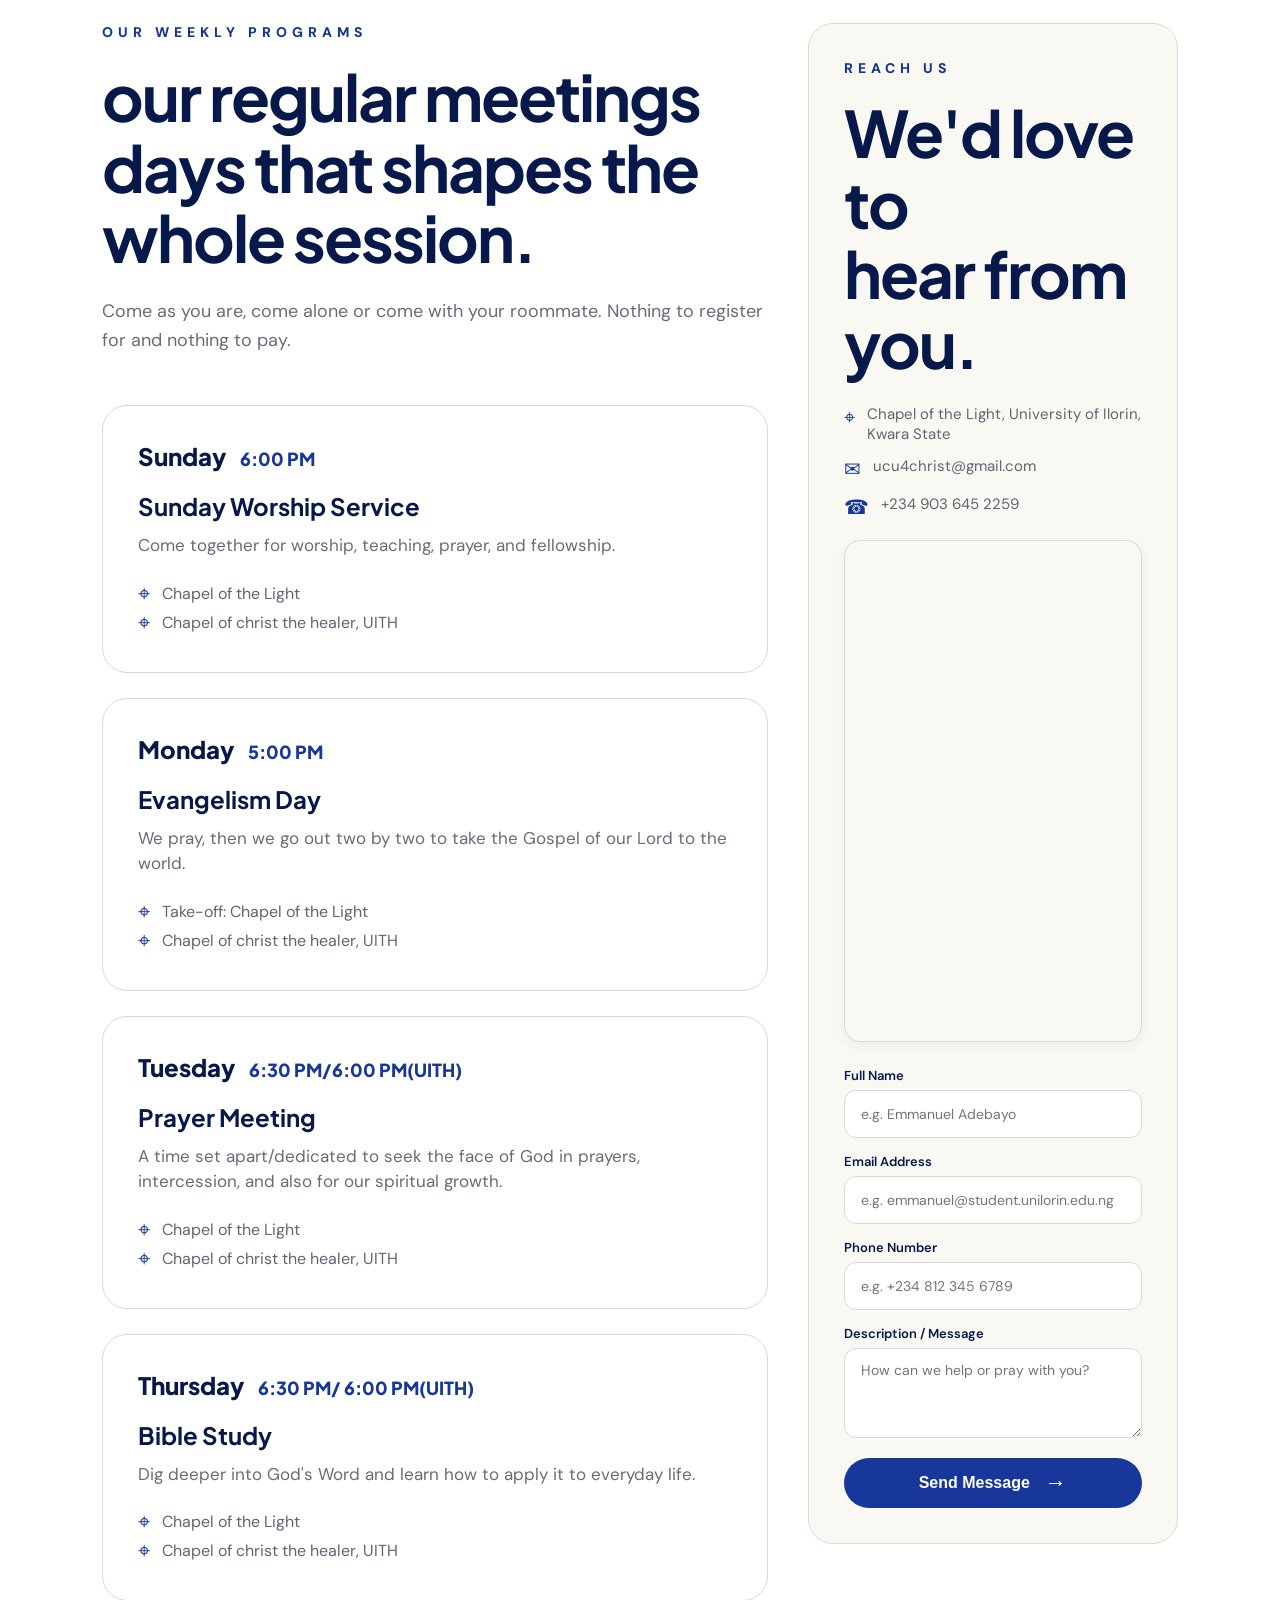
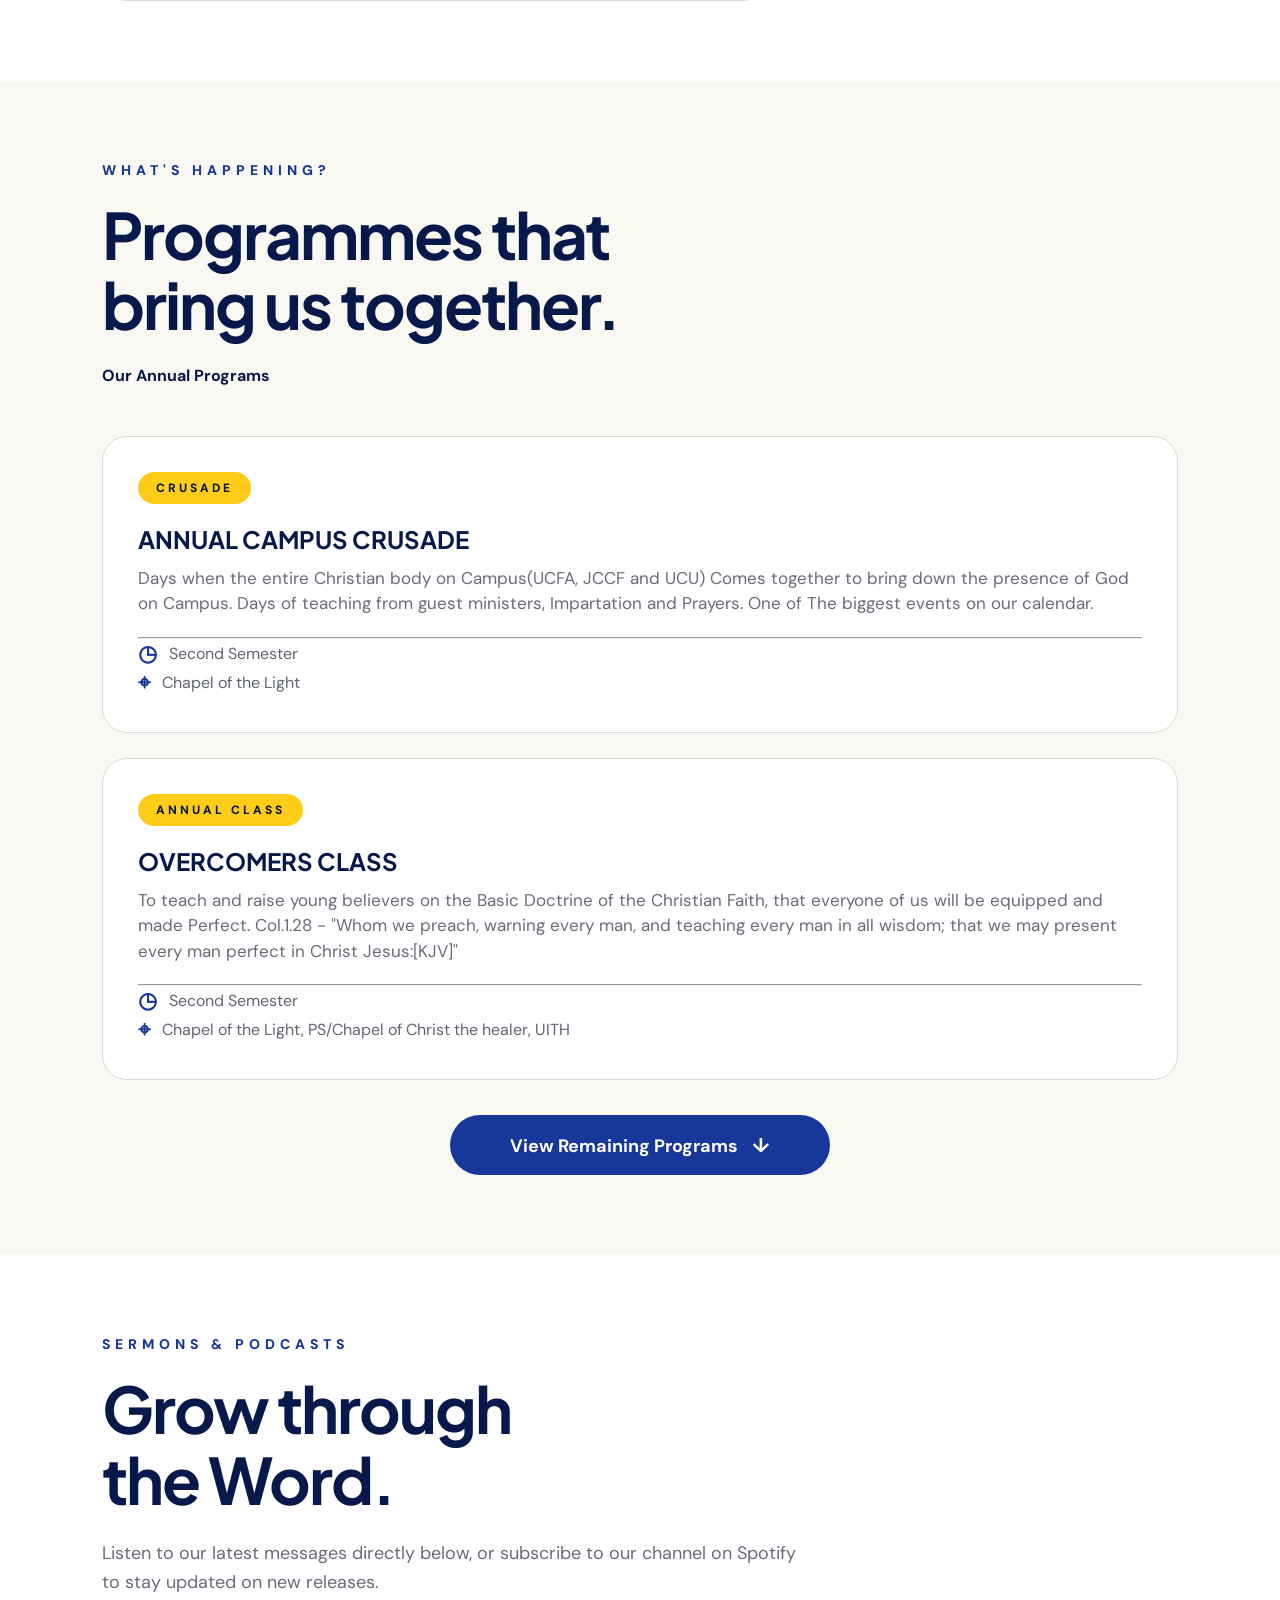
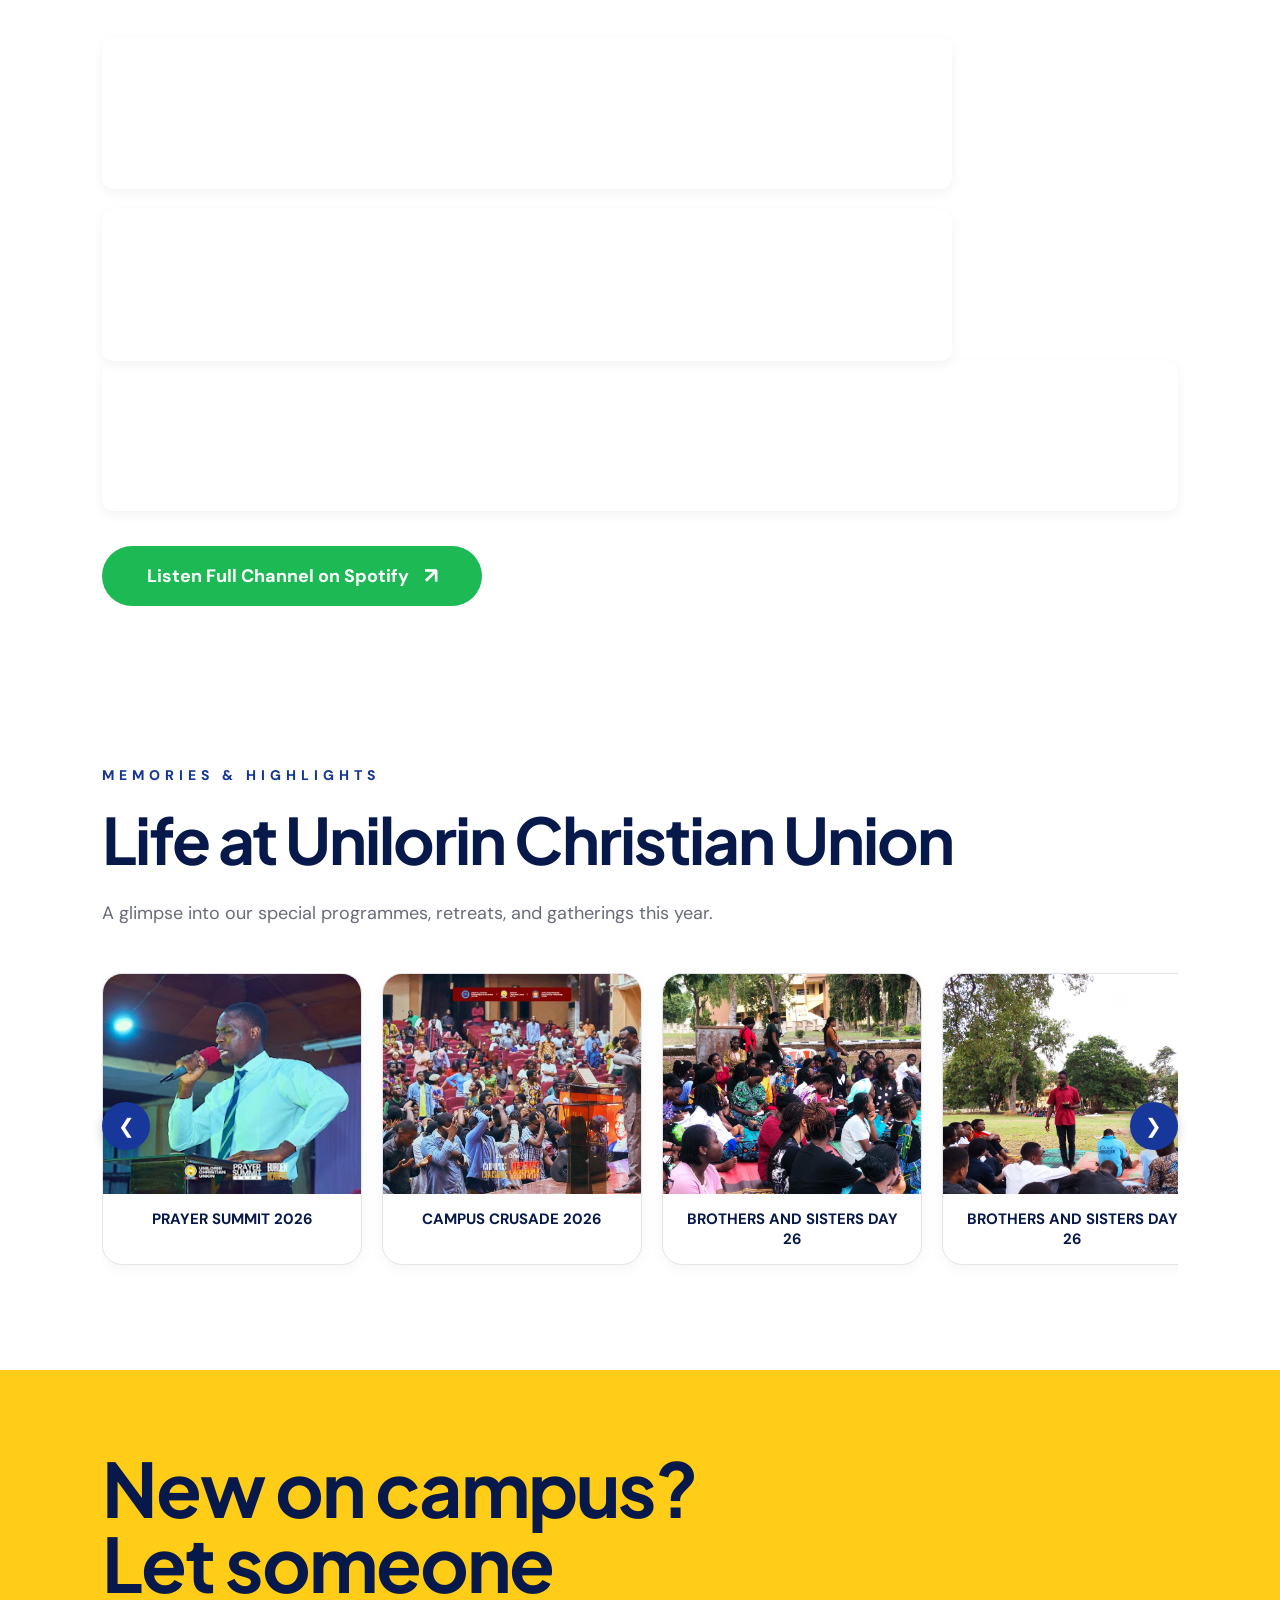
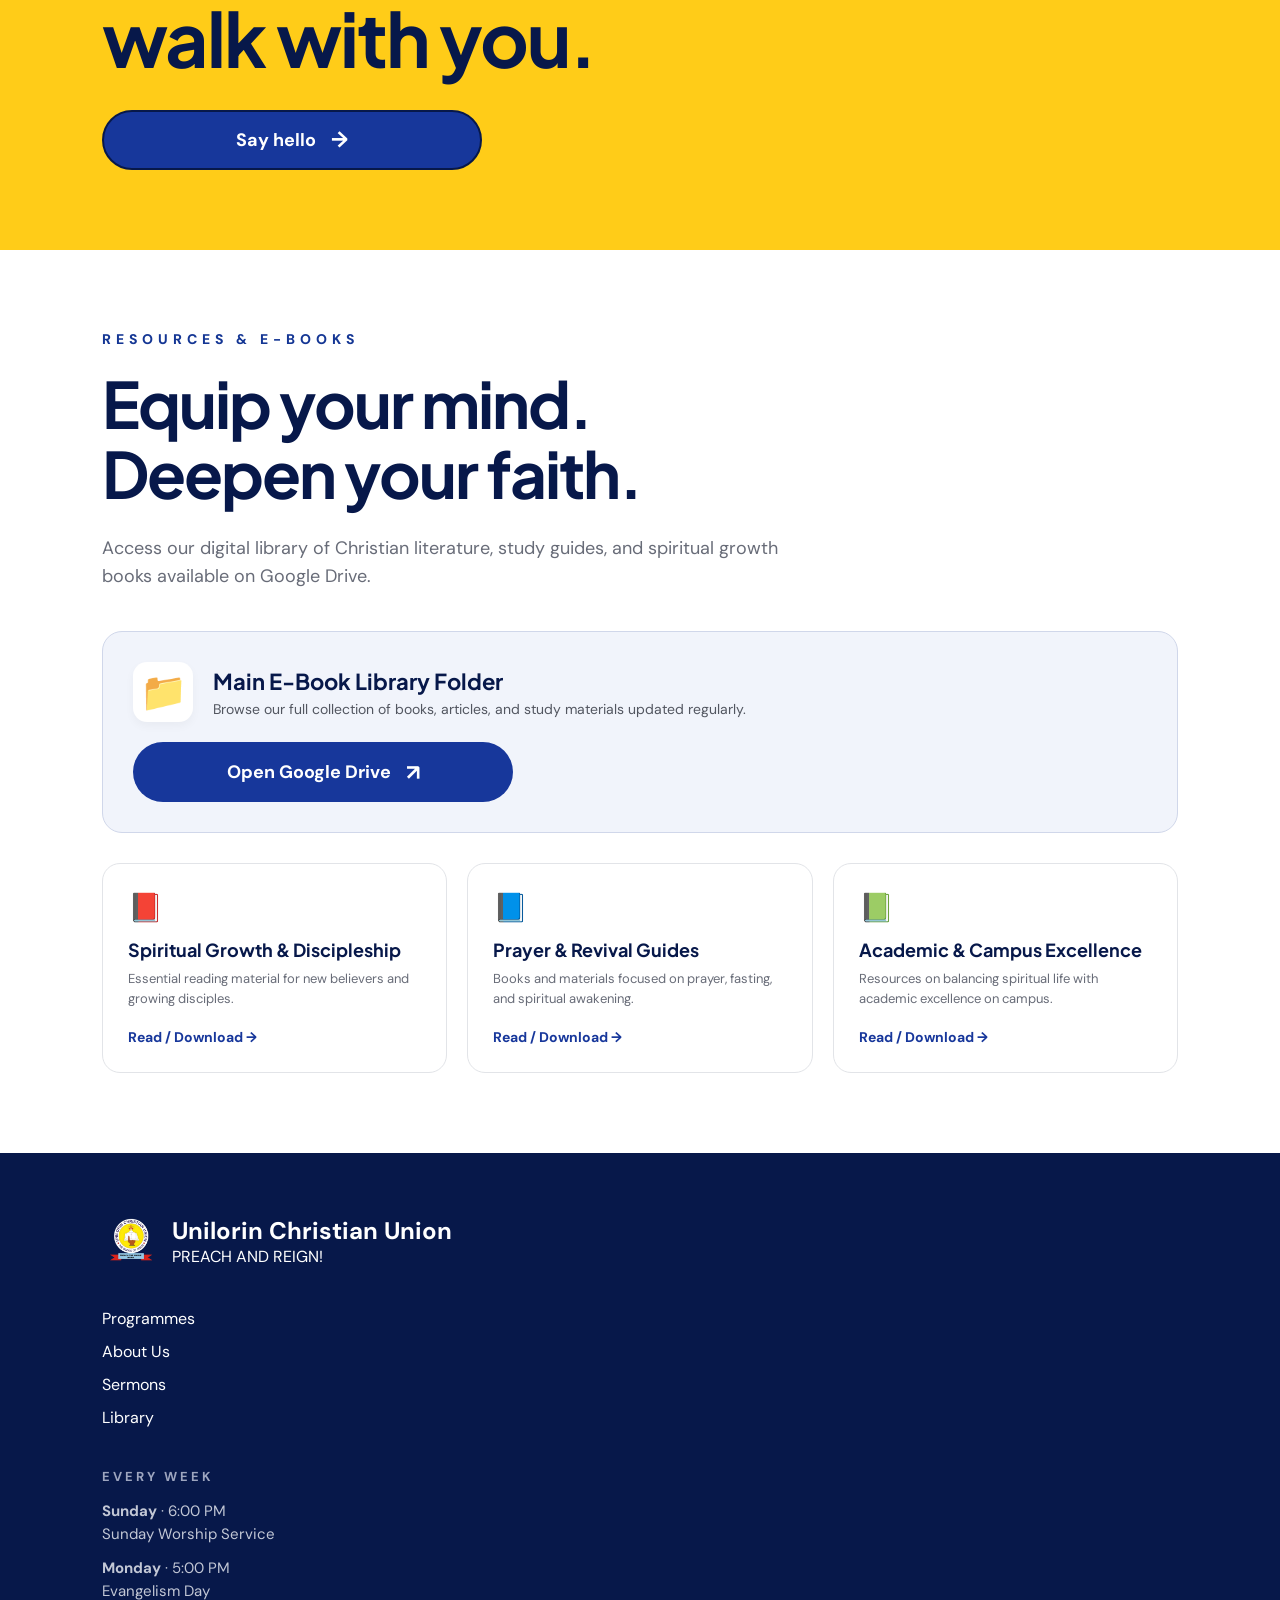
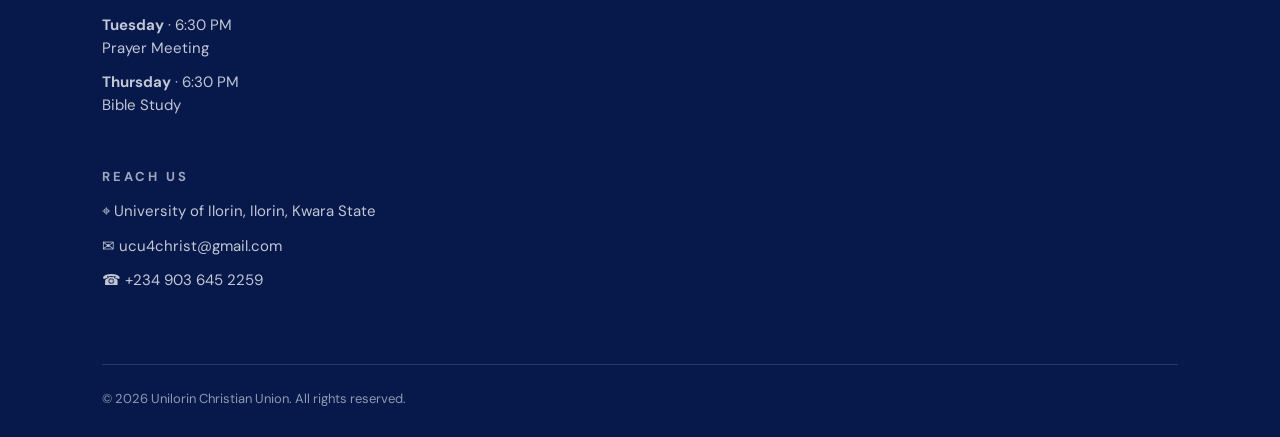
==== commit b5b66c57: "Add files via upload" ====
--- a/index.html
+++ b/index.html
@@ -187,6 +187,8 @@
 </div>
 
                     <form class="contact-form" action="https://formsubmit.co/ucu4christ@gmail.com" method="POST">
+                        <input type="hidden" name="_next" value="https://ucuoasis.vercel.app/thank-you.html">
+                        <input type="hidden" name="_url" value="https://ucuoasis.vercel.app/">
                         <input type="hidden" name="_captcha" value="false">
                      <div class="input-group">
                             <label for="contact-name">Full Name</label>
--- a/style.css
+++ b/style.css
@@ -674,13 +674,6 @@
 .sermon-card iframe {
     display: block;
     width: 100%;
-}
-
-.youtube-sermon-card iframe {
-    aspect-ratio: 16 / 9;
-    height: auto;
-    min-height: 315px;
-    border-radius: 12px;
 }
 
 .spotify-redirect-area {
@@ -1633,3 +1626,83 @@
 .programmes-toggle:checked ~ .programmes-toggle-button .hide-programmes-text {
     display: inline;
 }
+
+
+/* =====================================================
+   FORM SUCCESS / THANK-YOU PAGE
+===================================================== */
+.thank-you-page {
+    min-height: 100vh;
+    display: flex;
+    flex-direction: column;
+    background: #f8f9fc;
+}
+
+.thank-you-main {
+    flex: 1;
+    display: flex;
+    align-items: center;
+    justify-content: center;
+    padding: 70px 5%;
+}
+
+.thank-you-card {
+    width: min(680px, 100%);
+    background: #ffffff;
+    border: 1px solid #eeeeee;
+    border-radius: 24px;
+    padding: 55px 40px;
+    text-align: center;
+    box-shadow: 0 18px 50px rgba(7, 24, 74, 0.08);
+}
+
+.thank-you-icon {
+    width: 78px;
+    height: 78px;
+    margin: 0 auto 24px;
+    border-radius: 50%;
+    display: flex;
+    align-items: center;
+    justify-content: center;
+    background: #07184a;
+    color: #ffffff;
+    font-size: 38px;
+    font-weight: 700;
+}
+
+.thank-you-card .section-label {
+    margin-bottom: 14px;
+}
+
+.thank-you-card h1 {
+    font-family: "Plus Jakarta Sans", sans-serif;
+    font-size: clamp(32px, 5vw, 48px);
+    line-height: 1.1;
+    margin-bottom: 18px;
+}
+
+.thank-you-card p {
+    max-width: 540px;
+    margin: 0 auto 28px;
+    color: #6d7180;
+    font-size: 17px;
+    line-height: 1.7;
+}
+
+.thank-you-actions {
+    display: flex;
+    justify-content: center;
+    gap: 12px;
+    flex-wrap: wrap;
+}
+
+@media (max-width: 600px) {
+    .thank-you-main {
+        padding: 45px 5%;
+    }
+
+    .thank-you-card {
+        padding: 42px 24px;
+        border-radius: 20px;
+    }
+}
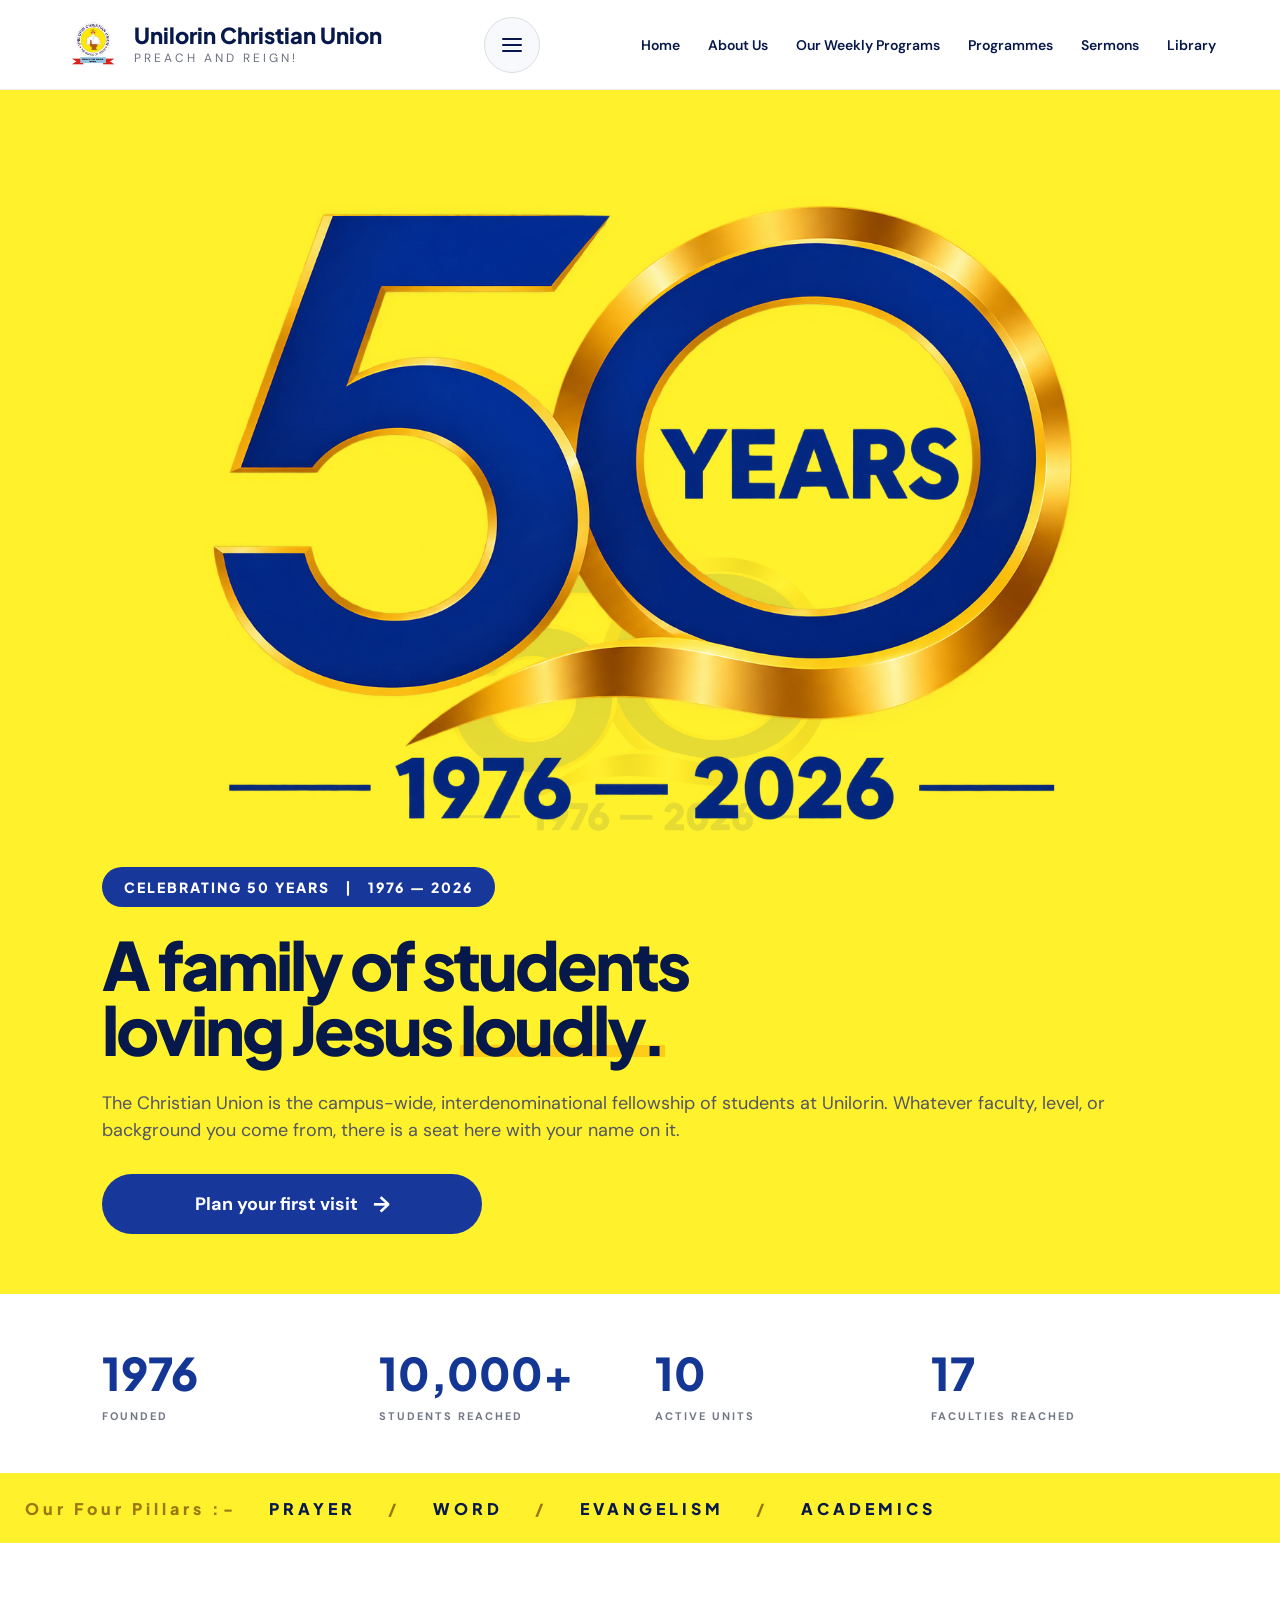
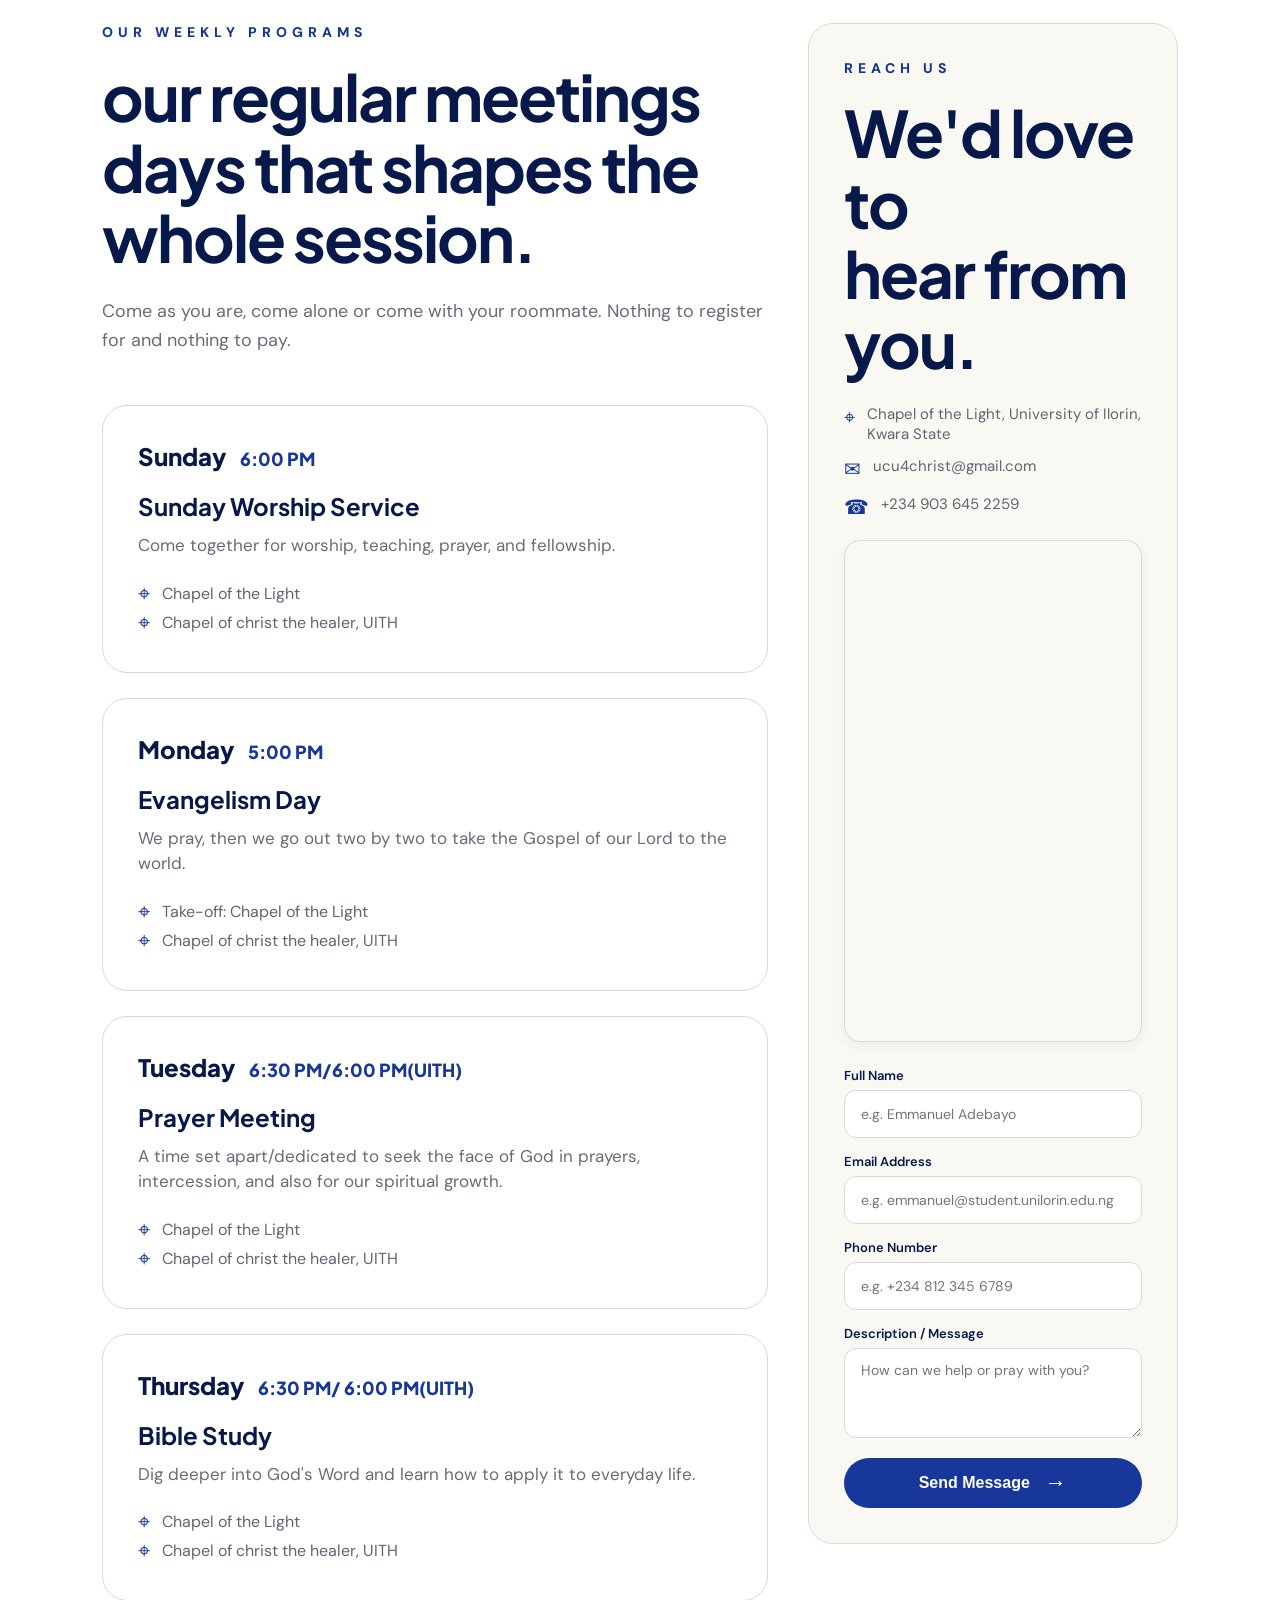
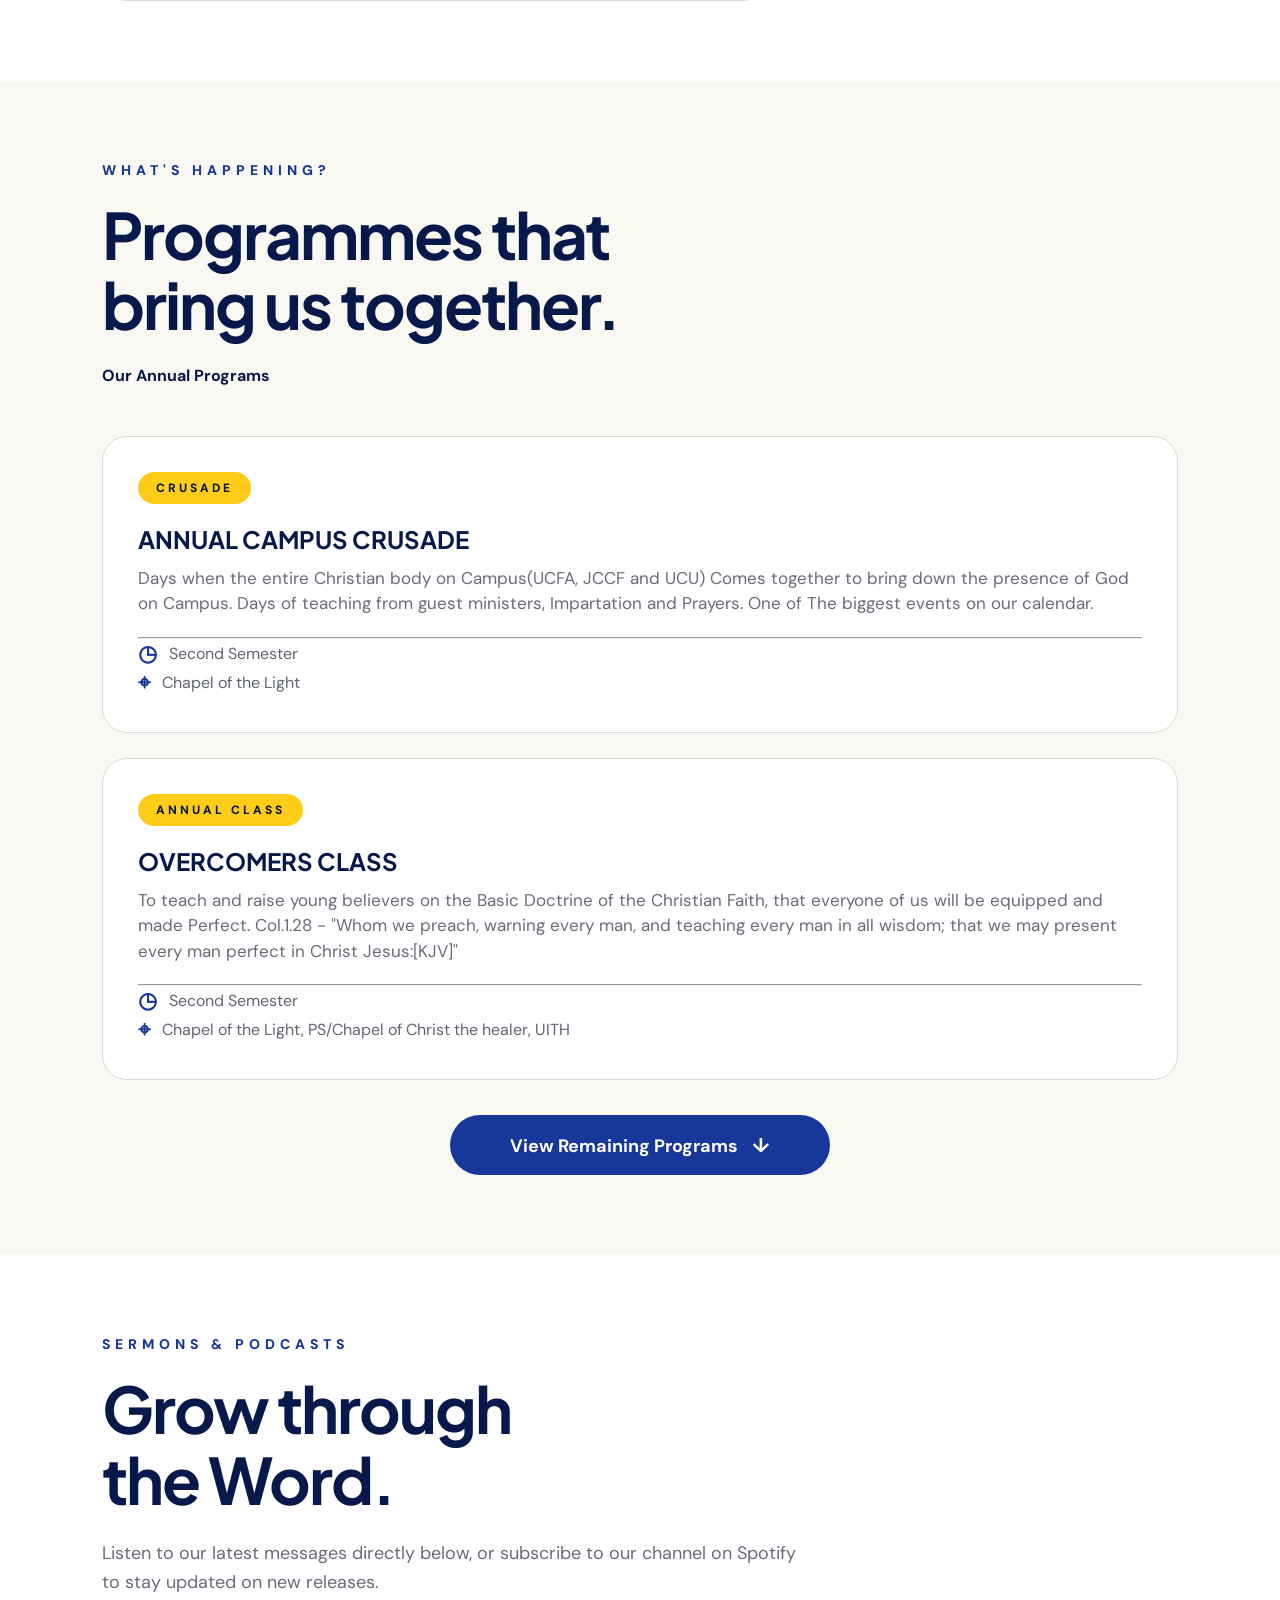
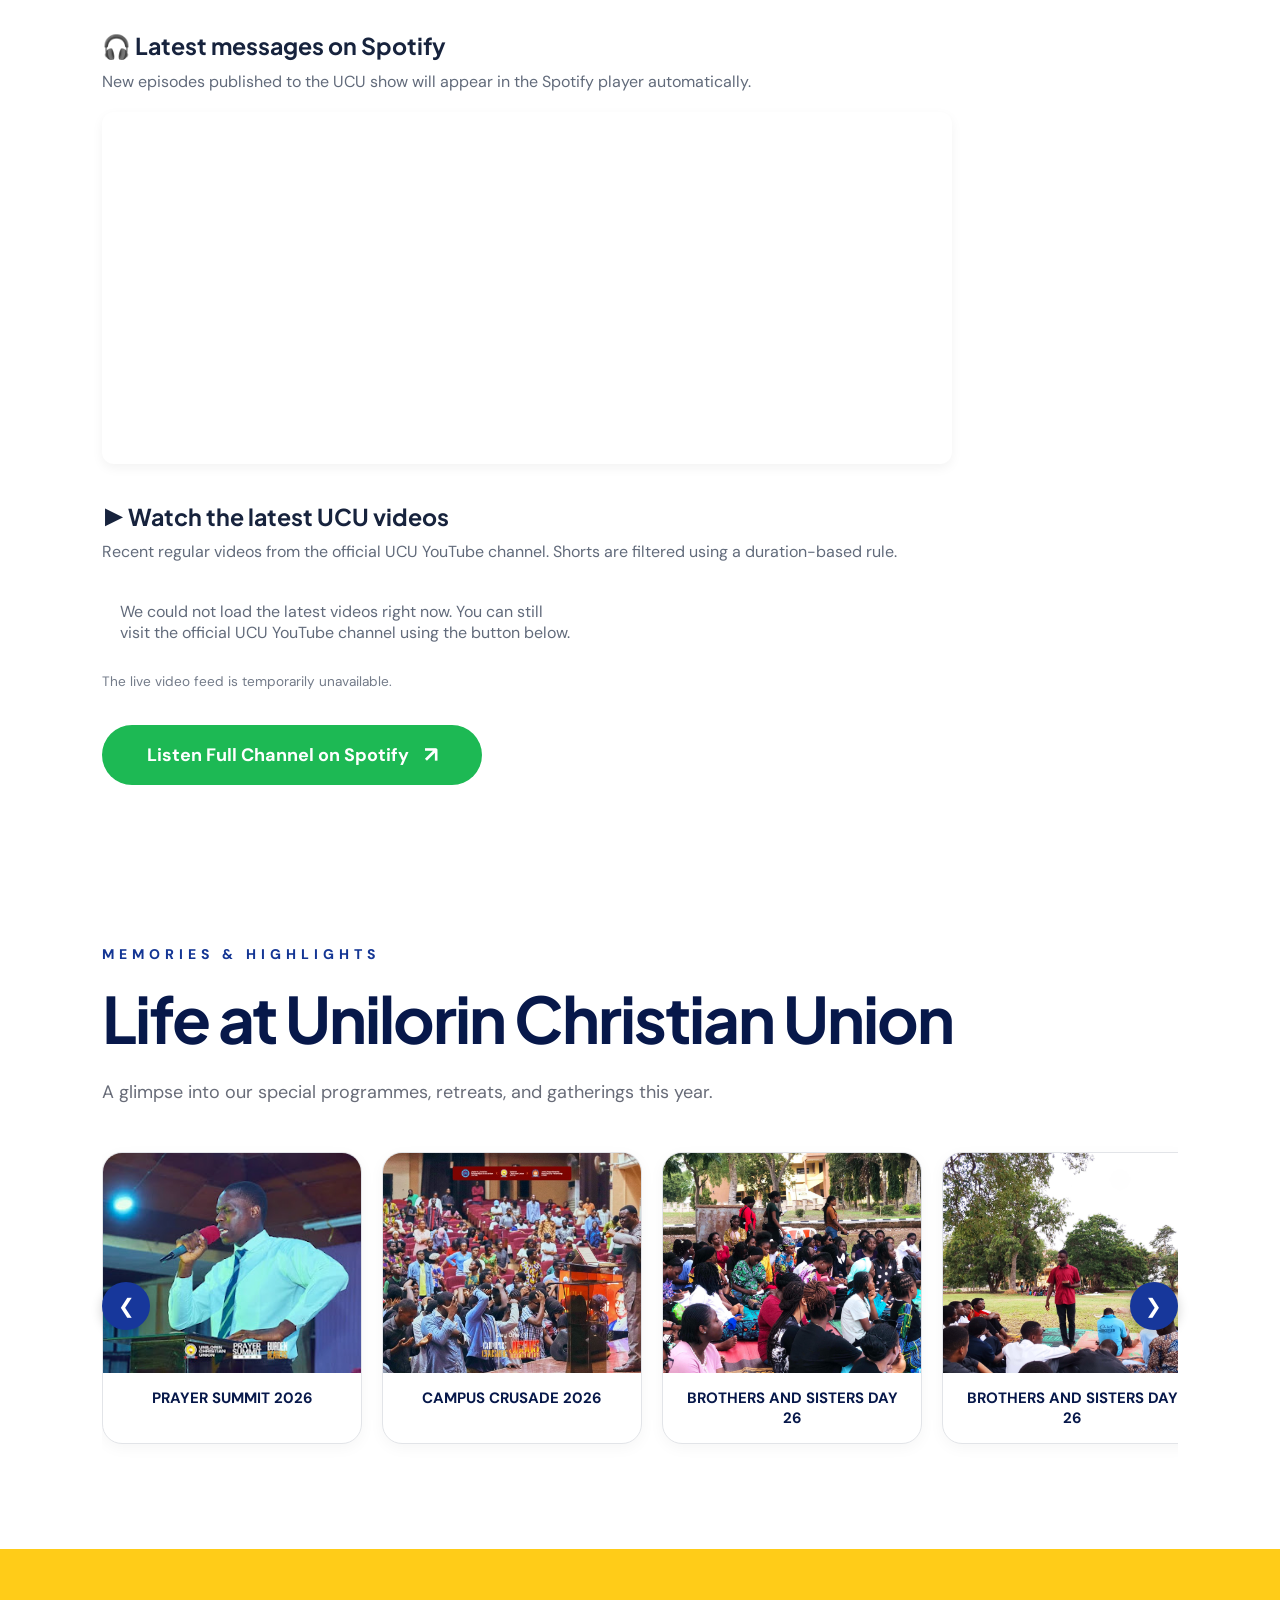
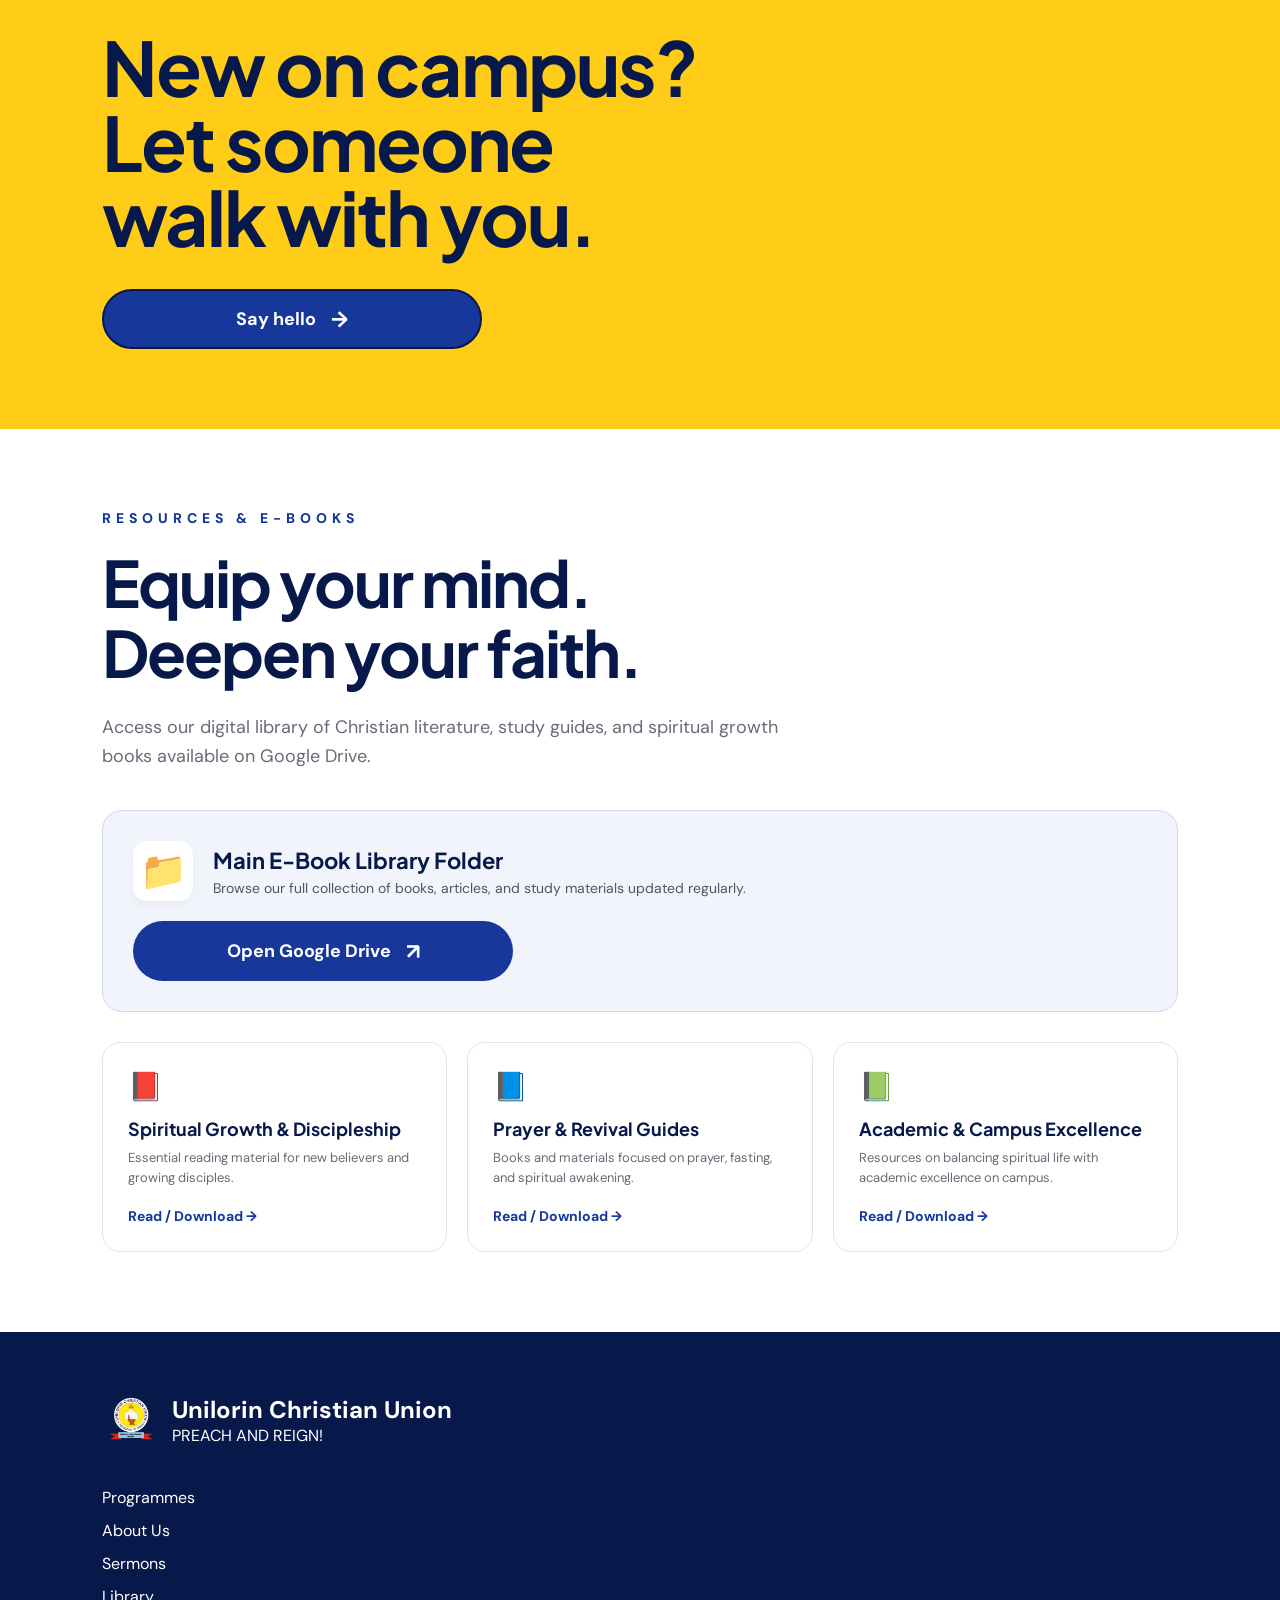
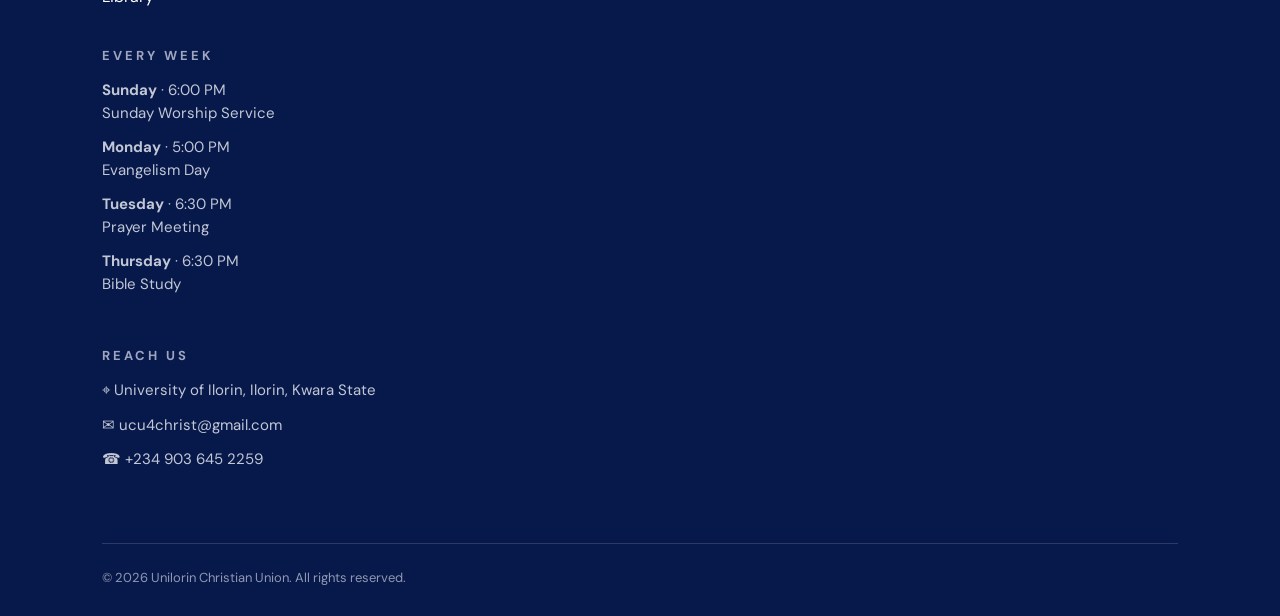
==== commit ea86e05e: "Add files via upload" ====
--- a/index.html
+++ b/index.html
@@ -343,45 +343,34 @@
                 </p>
             </div>
 
-            <div class="sermon-embed-grid">
-                <!-- Sermon 1 Embedded Spotify Player -->
-                <div class="sermon-card">
-                    <iframe 
-                        style="border-radius:12px" 
-                        src="https://open.spotify.com/embed/episode/1QsxElRQFwjOAqg38PfL4L?utm_source=generator" 
-                        width="100%" 
-                        height="152" 
-                        frameBorder="0" 
-                        allow="autoplay; clipboard-write; encrypted-media; fullscreen; picture-in-picture" 
+            <div class="media-platform-heading">
+                <h3>🎧 Latest messages on Spotify</h3>
+                <p>New episodes published to the UCU show will appear in the Spotify player automatically.</p>
+            </div>
+            <div class="sermon-embed-grid auto-media-grid">
+                <div class="sermon-card spotify-show-card">
+                    <iframe
+                        style="border-radius:12px"
+                        src="https://open.spotify.com/embed/show/167MNO8M84bZamMgv8YJqp?utm_source=generator"
+                        title="Unilorin Christian Union latest Spotify podcasts"
+                        width="100%"
+                        height="352"
+                        frameborder="0"
+                        allow="autoplay; clipboard-write; encrypted-media; fullscreen; picture-in-picture"
                         loading="lazy">
                     </iframe>
                 </div>
-
-                <!-- Sermon 2 Embedded Spotify Player -->
-                <div class="sermon-card">
-                    <iframe 
-                        style="border-radius:12px" 
-                        src="https://open.spotify.com/embed/episode/5K2BK7k1tOUmBiaPQqdoKN?utm_source=generator" 
-                        width="100%" 
-                        height="152" 
-                        frameBorder="0" 
-                        allow="autoplay; clipboard-write; encrypted-media; fullscreen; picture-in-picture" 
-                        loading="lazy">
-                    </iframe>
-                </div>
-            </div>
-
-            <!-- YouTube Video -->
-            <div class="sermon-card youtube-sermon-card">
-                <iframe
-                    src="https://www.youtube.com/embed/e-pItbvhxyQ"
-                    title="MISSIONS 2025 DOCUMENTARY"
-                    frameborder="0"
-                    allow="accelerometer; autoplay; clipboard-write; encrypted-media; gyroscope; picture-in-picture; web-share"
-                    allowfullscreen
-                    loading="lazy">
-                </iframe>
-            </div>
+            </div>
+
+            <div class="media-platform-heading youtube-media-heading">
+                <h3>▶ Watch the latest UCU videos</h3>
+                <p>Recent regular videos from the official UCU YouTube channel. Shorts are filtered using a duration-based rule.</p>
+            </div>
+            <div id="ucu-youtube-videos" class="youtube-video-grid" aria-live="polite">
+                <p class="media-loading">Loading the latest UCU videos…</p>
+            </div>
+            <p class="media-update-note" id="ucu-media-status">Videos refresh automatically when the page is opened.</p>
+            <noscript><p>Please enable JavaScript to load the latest UCU videos.</p></noscript>
 
             <!-- External Redirect Button for Spotify App -->
             <div class="spotify-redirect-area">
@@ -552,5 +541,6 @@
         });
     </script>
 
+    <script src="media-updates.js" defer></script>
 </body>
 </html>
--- a/style.css
+++ b/style.css
@@ -1706,3 +1706,56 @@
         border-radius: 20px;
     }
 }
+
+
+/* =====================================================
+   AUTO-UPDATING SERMONS & MEDIA
+   ===================================================== */
+.media-platform-heading {
+    margin-top: 34px;
+    margin-bottom: 14px;
+    max-width: 850px;
+}
+.media-platform-heading h3 {
+    margin: 0 0 8px;
+    font-family: 'Plus Jakarta Sans', sans-serif;
+    font-size: clamp(1.15rem, 2.4vw, 1.45rem);
+    color: #17233d;
+}
+.media-platform-heading p {
+    margin: 0;
+    line-height: 1.6;
+    color: #626b7b;
+}
+.auto-media-grid { margin-top: 18px; }
+.spotify-show-card { overflow: hidden; }
+.youtube-media-heading { margin-top: 38px; }
+.youtube-video-grid {
+    display: grid;
+    grid-template-columns: repeat(2, minmax(0, 1fr));
+    gap: 20px;
+    max-width: 1000px;
+    margin-top: 18px;
+}
+.youtube-video-card { min-width: 0; overflow: hidden; }
+.youtube-video-frame {
+    display: block;
+    width: 100%;
+    aspect-ratio: 16 / 9;
+    border: 0;
+    border-radius: 12px 12px 0 0;
+    background: #111;
+}
+.youtube-video-details { padding: 14px 16px 17px; }
+.youtube-video-details h4 {
+    margin: 0 0 8px;
+    font-size: 1rem;
+    line-height: 1.45;
+    color: #17233d;
+}
+.youtube-video-details time { color: #737b89; font-size: .85rem; }
+.media-loading, .media-error { padding: 18px; color: #626b7b; }
+.media-update-note { margin-top: 12px; color: #737b89; font-size: .85rem; }
+@media (max-width: 640px) {
+    .youtube-video-grid { grid-template-columns: 1fr; }
+}
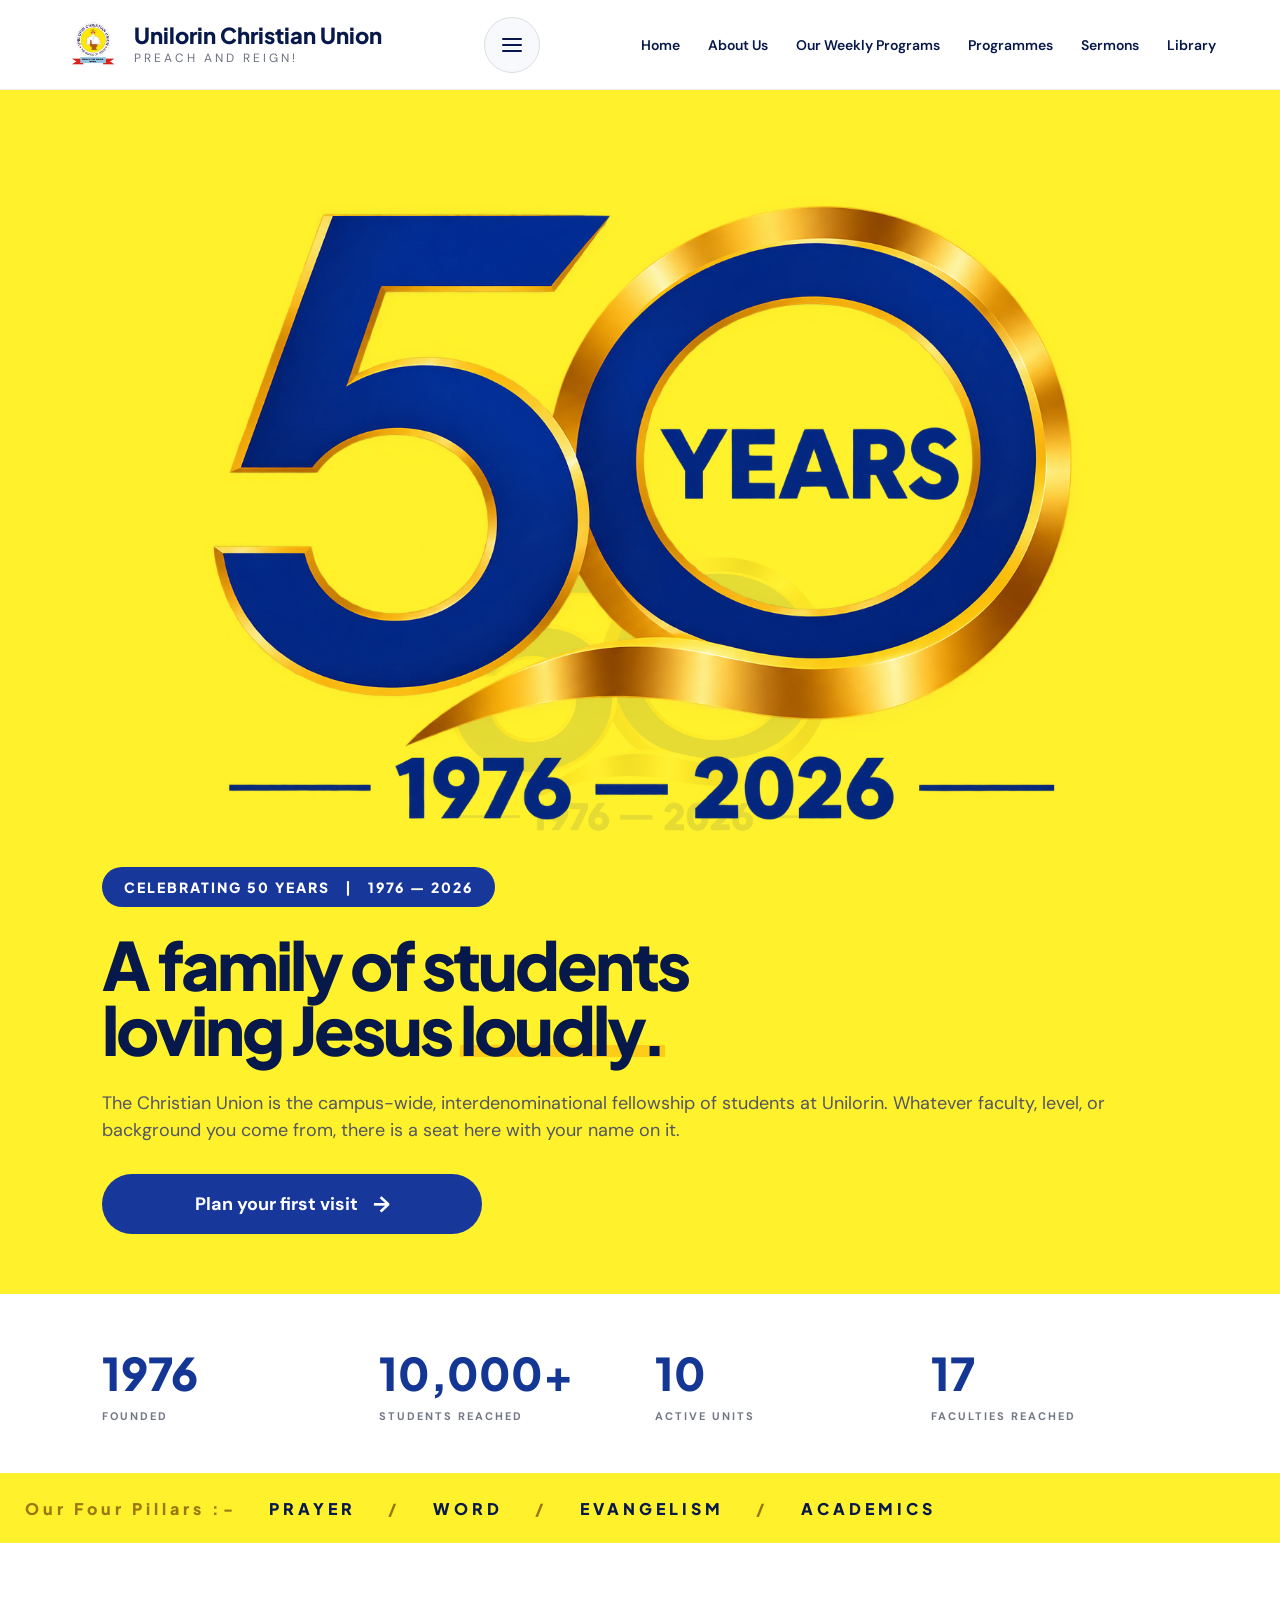
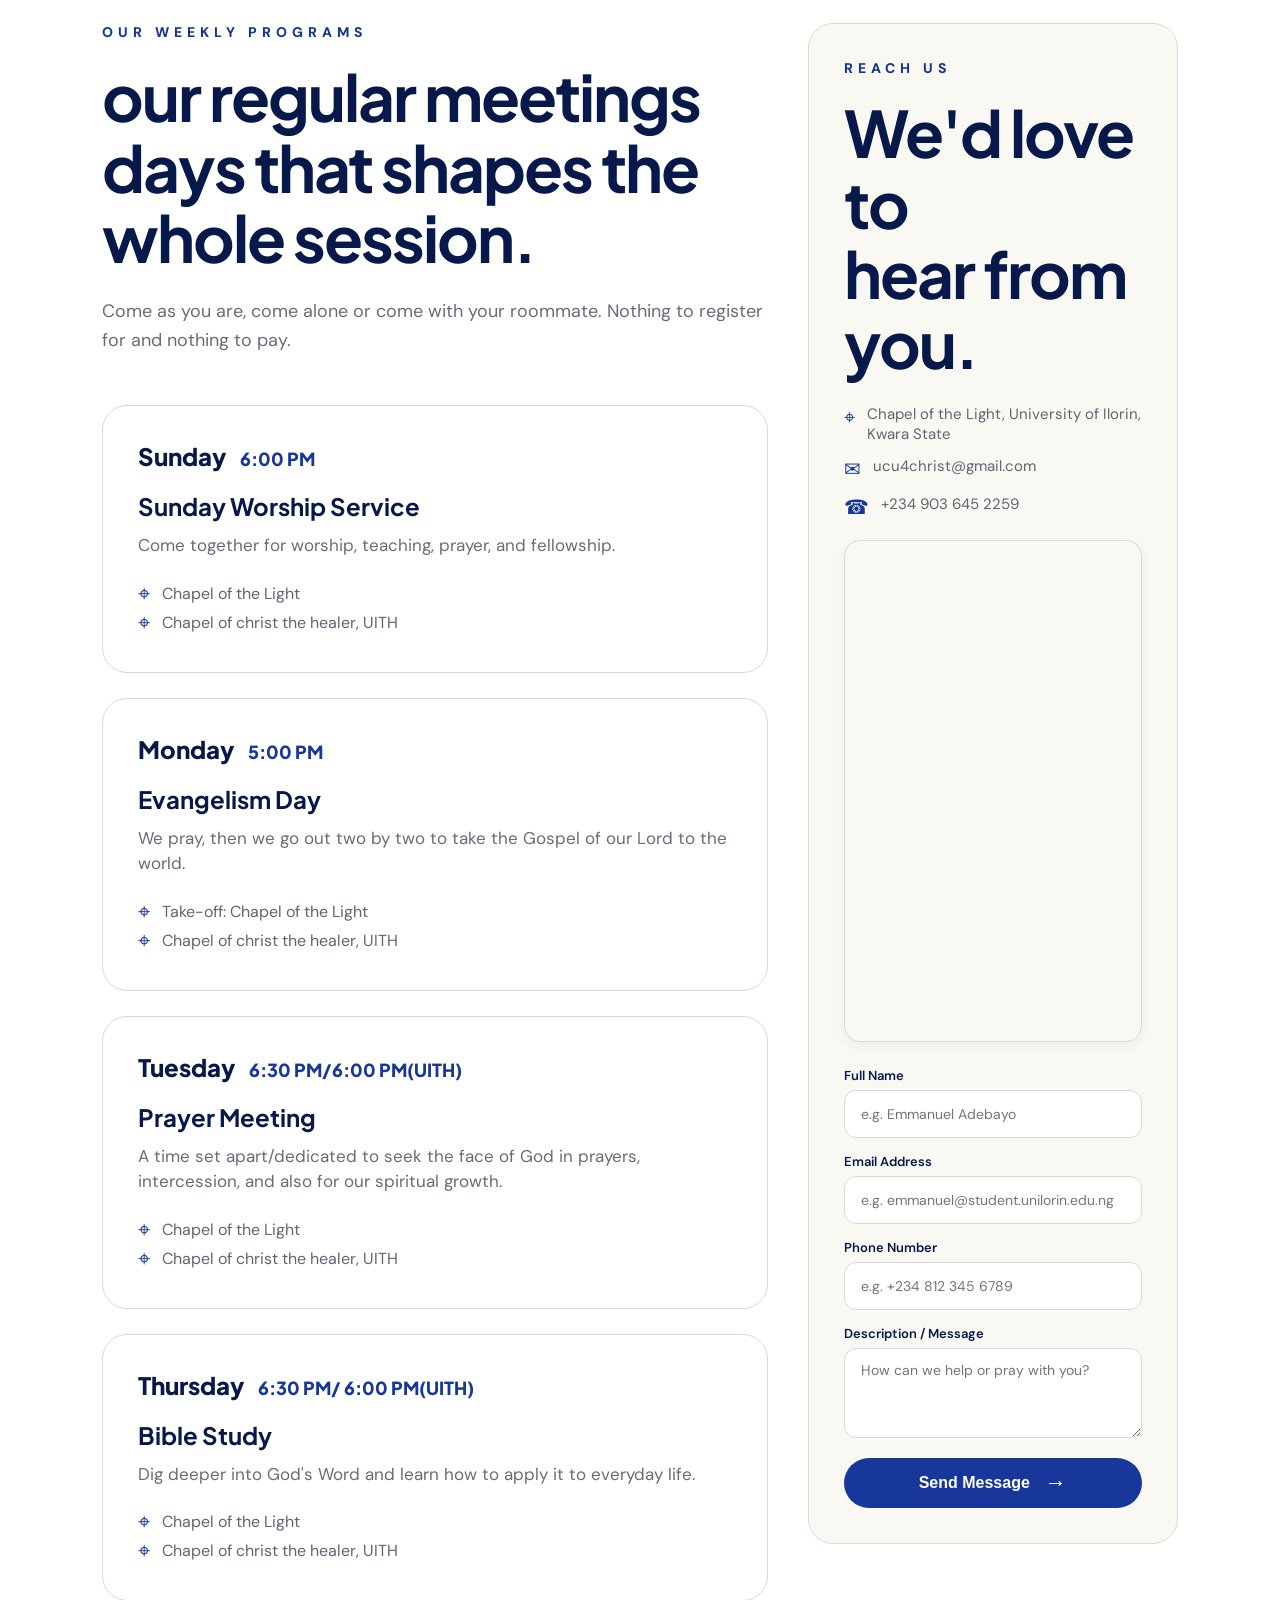
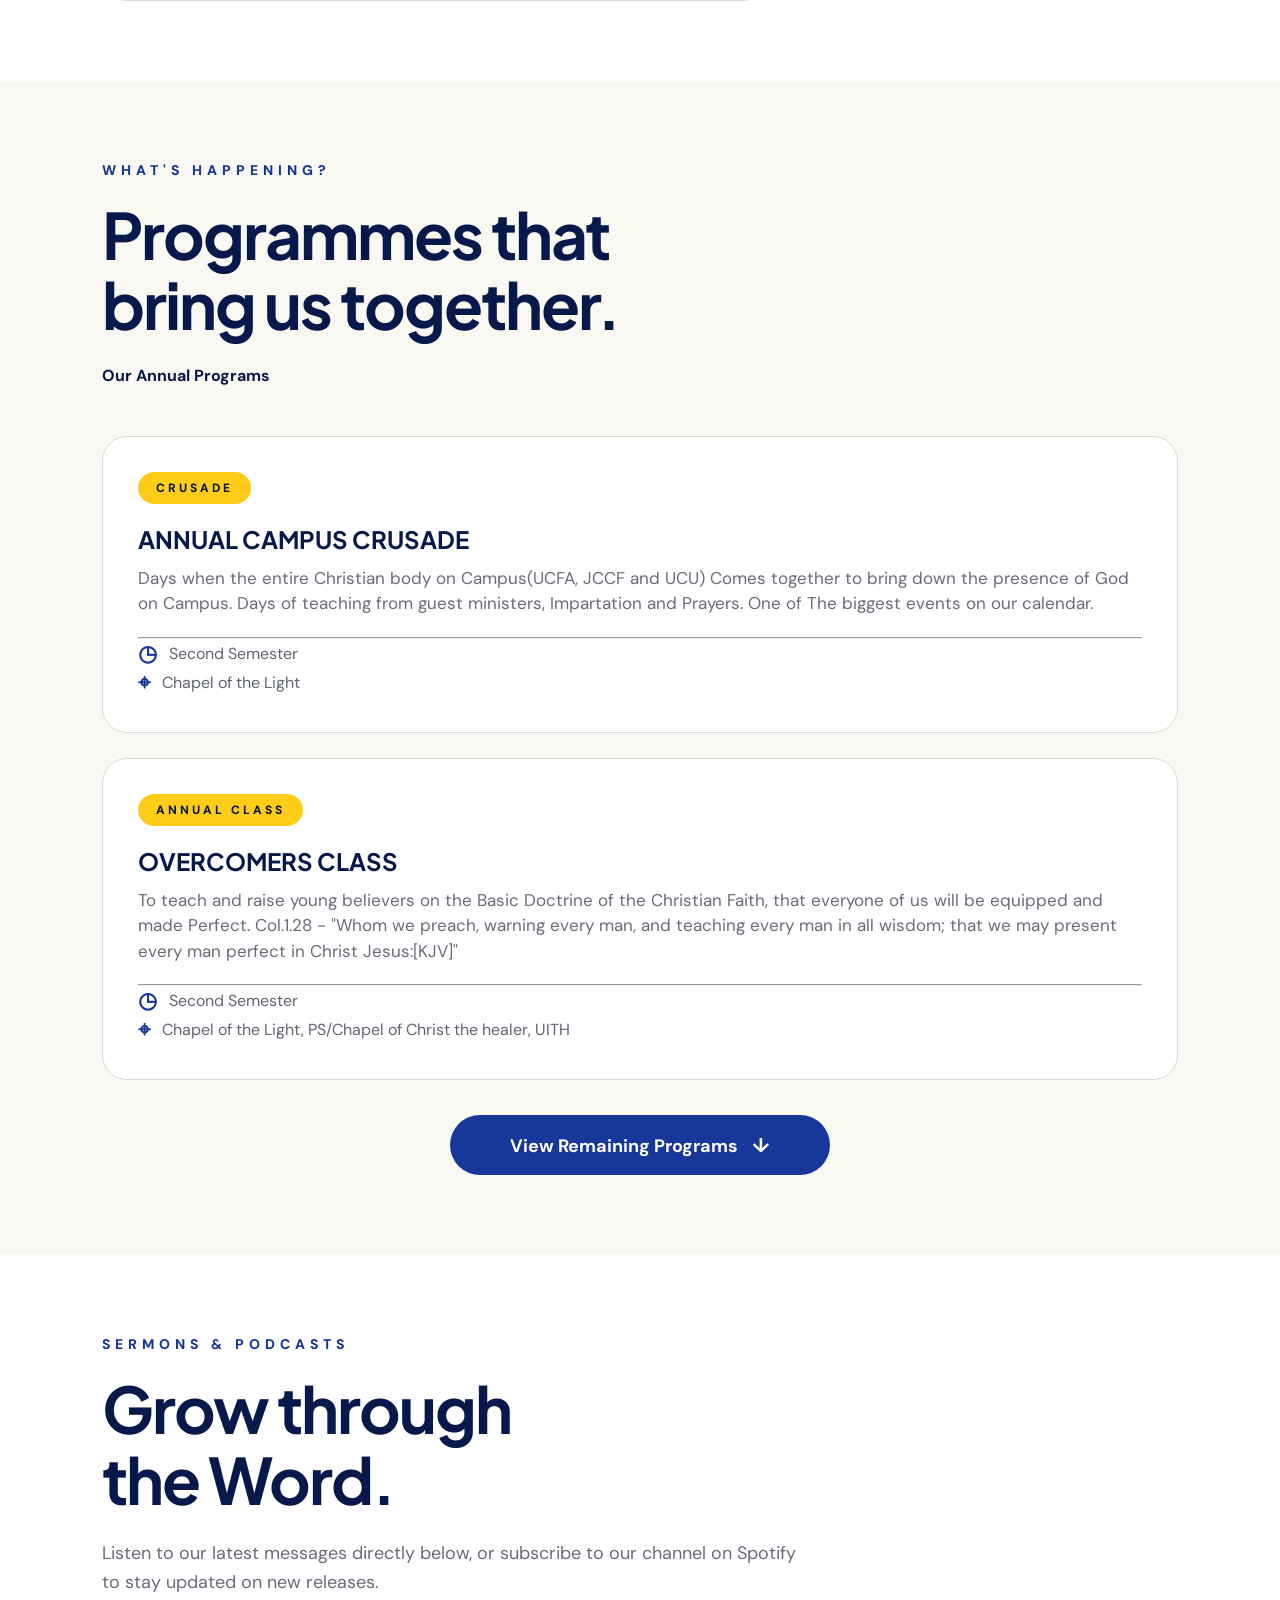
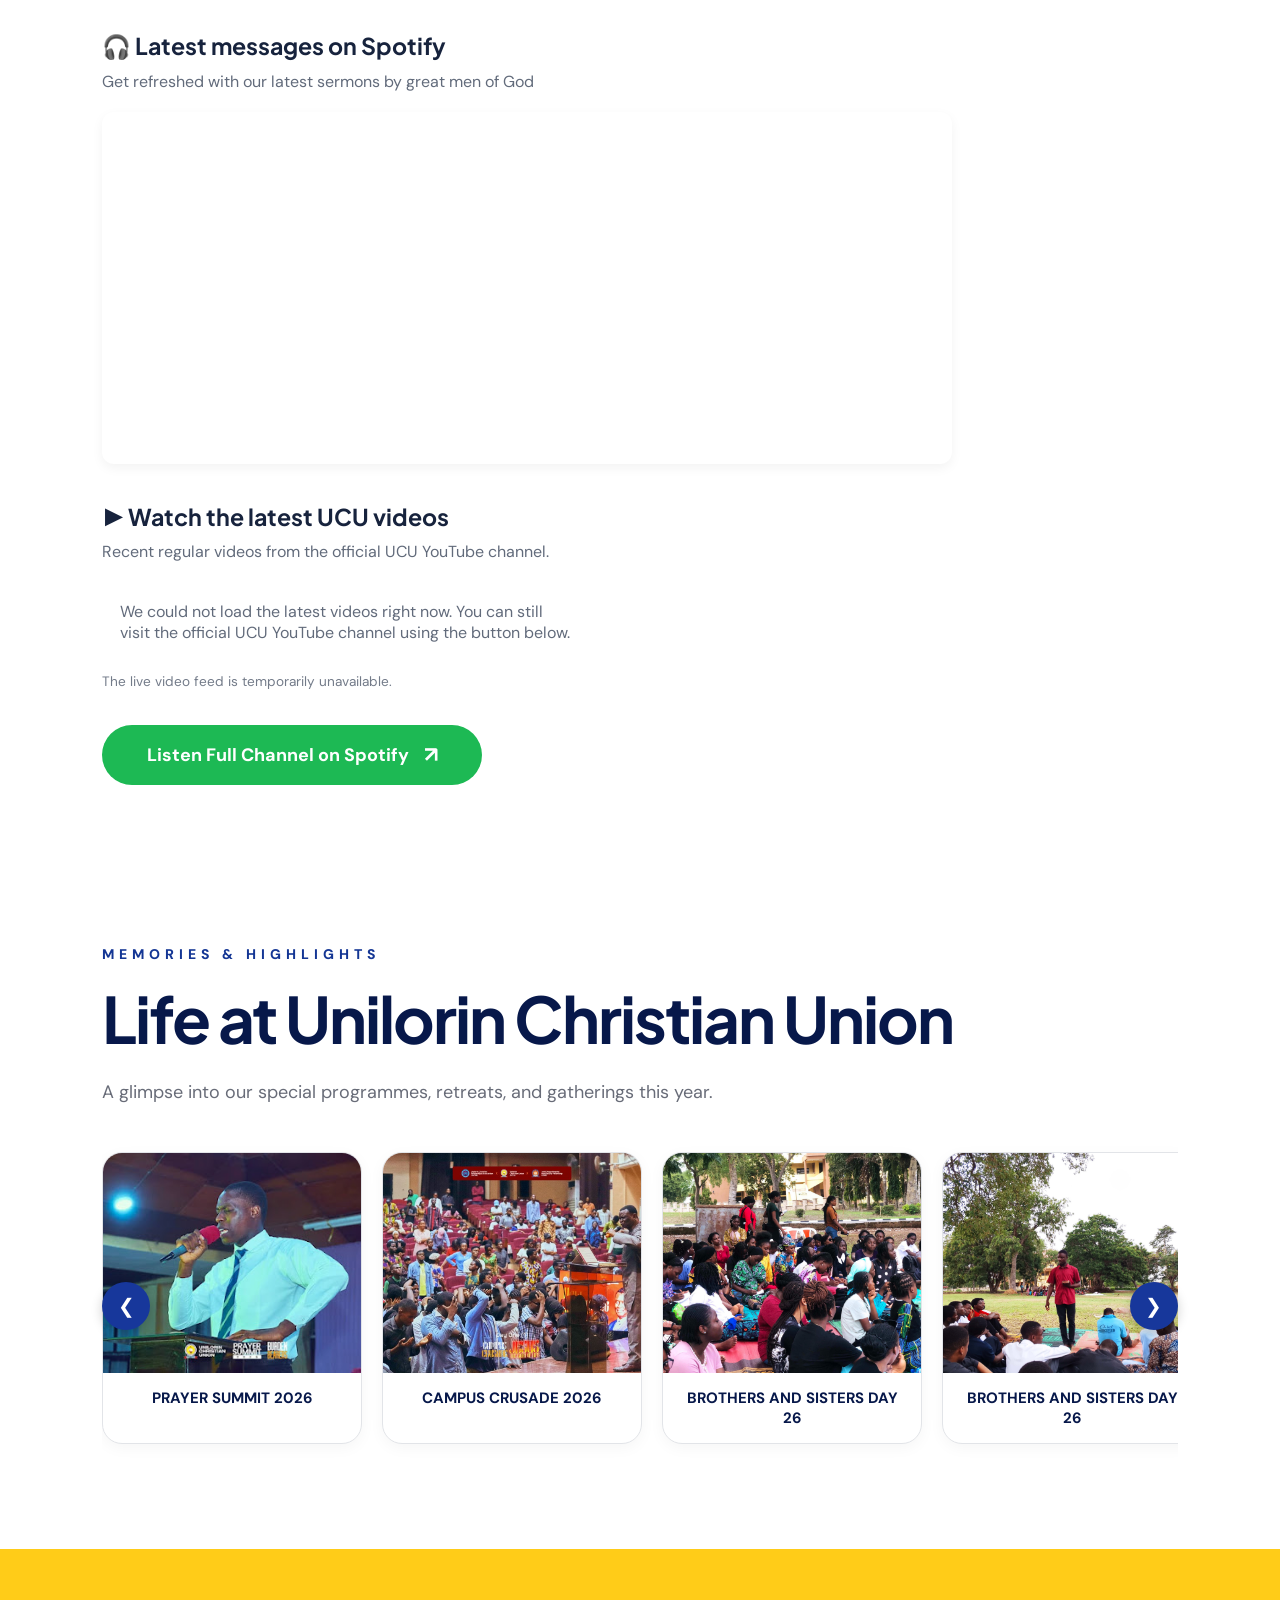
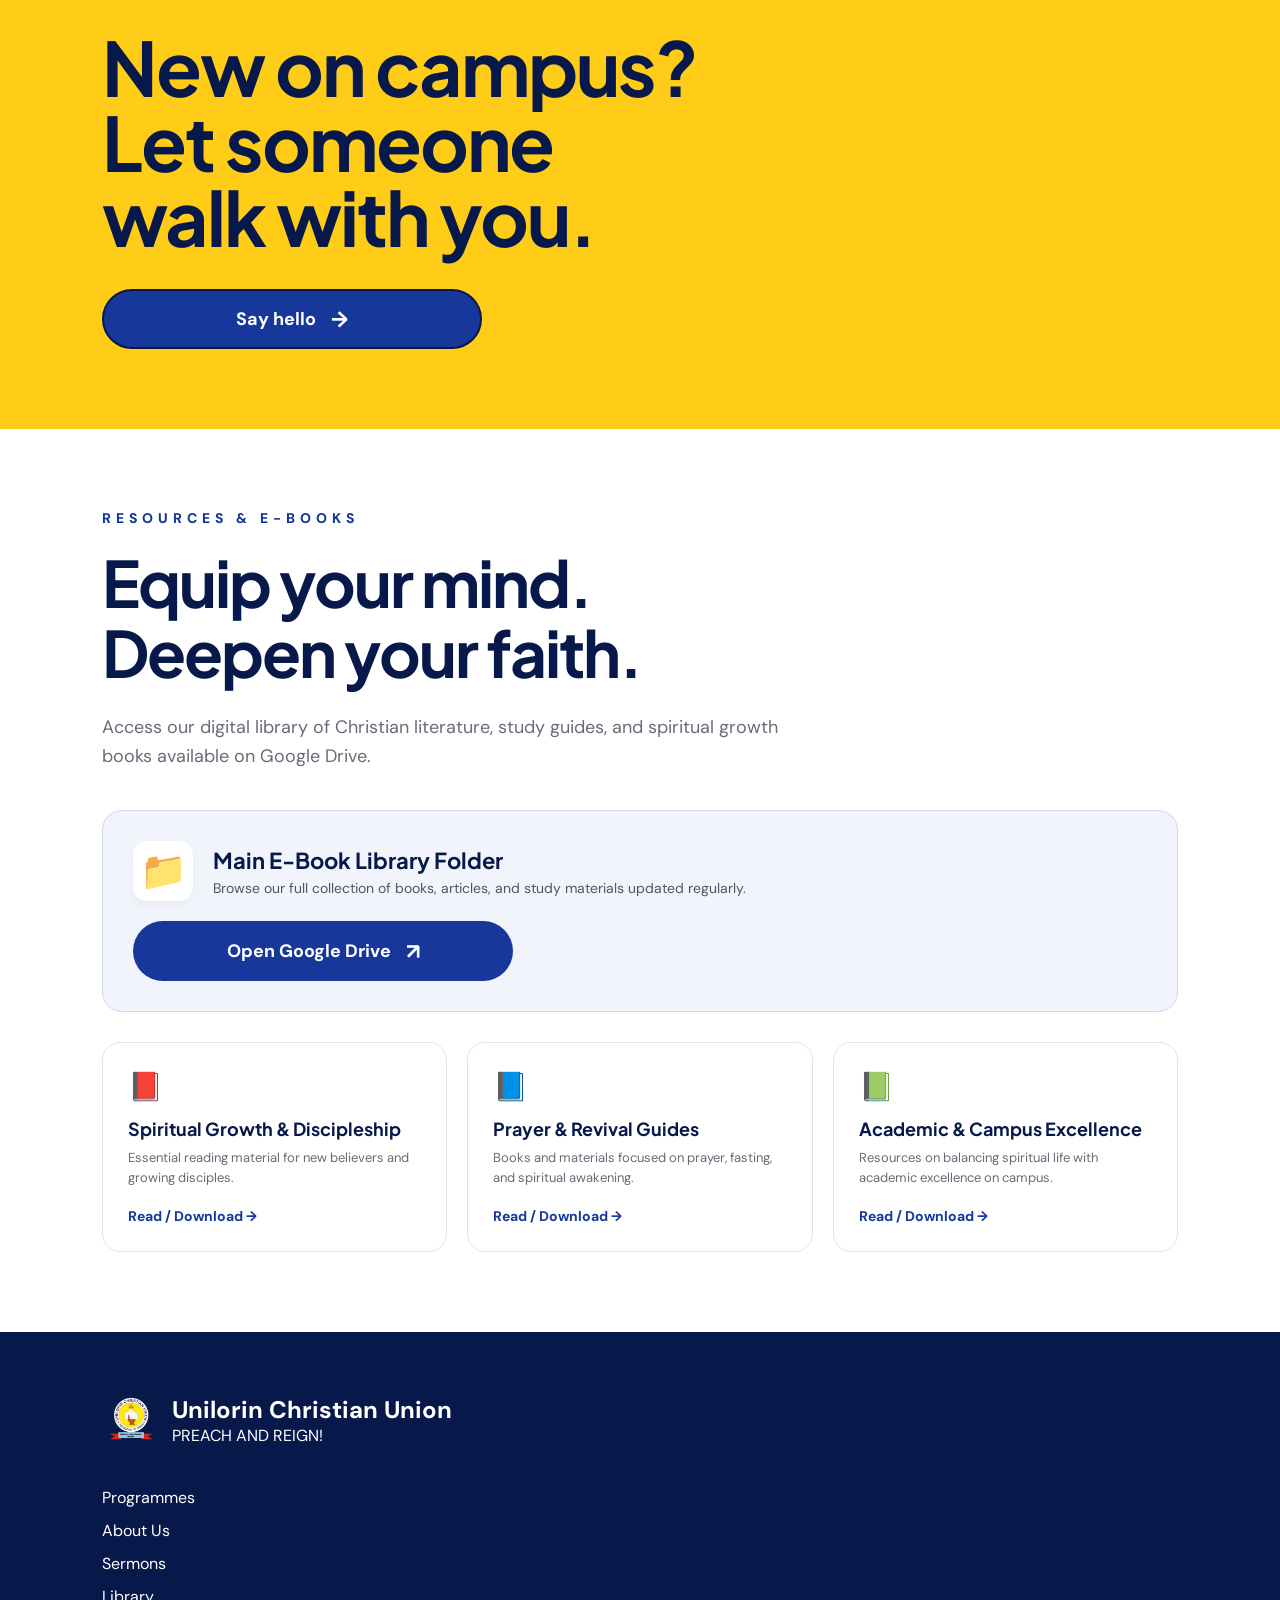
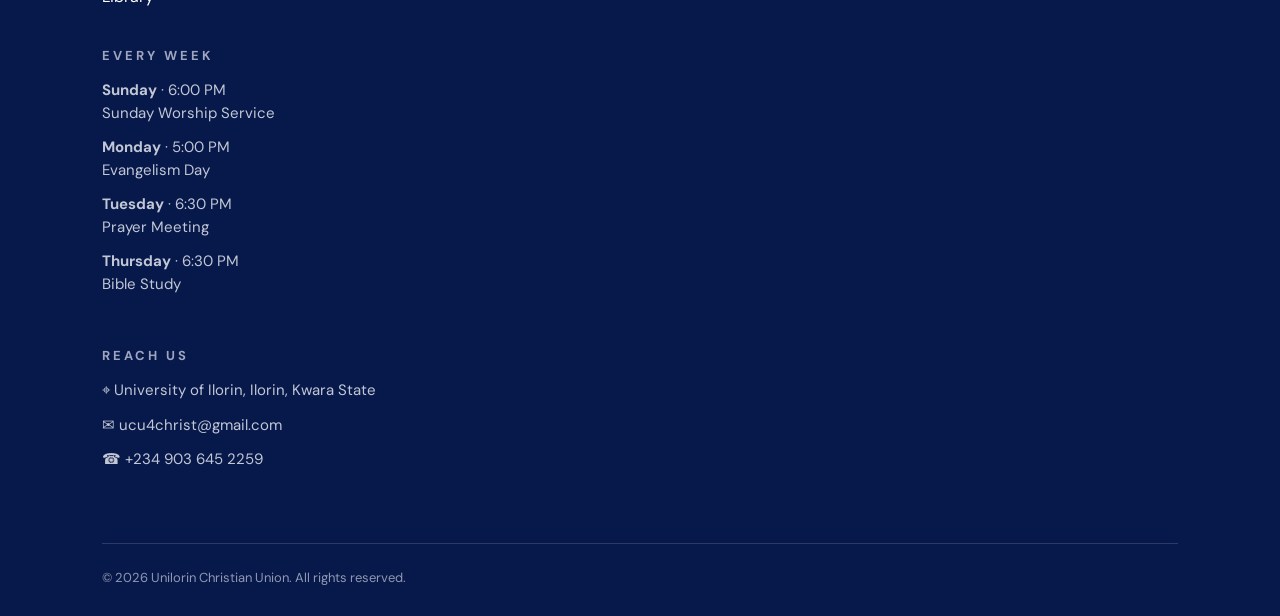
==== commit e785583d: "Update index.html" ====
--- a/index.html
+++ b/index.html
@@ -345,7 +345,7 @@
 
             <div class="media-platform-heading">
                 <h3>🎧 Latest messages on Spotify</h3>
-                <p>New episodes published to the UCU show will appear in the Spotify player automatically.</p>
+                <p>Get refreshed with our latest sermons by great men of God</p>
             </div>
             <div class="sermon-embed-grid auto-media-grid">
                 <div class="sermon-card spotify-show-card">
@@ -364,7 +364,7 @@
 
             <div class="media-platform-heading youtube-media-heading">
                 <h3>▶ Watch the latest UCU videos</h3>
-                <p>Recent regular videos from the official UCU YouTube channel. Shorts are filtered using a duration-based rule.</p>
+                <p>Recent regular videos from the official UCU YouTube channel.</p>
             </div>
             <div id="ucu-youtube-videos" class="youtube-video-grid" aria-live="polite">
                 <p class="media-loading">Loading the latest UCU videos…</p>
